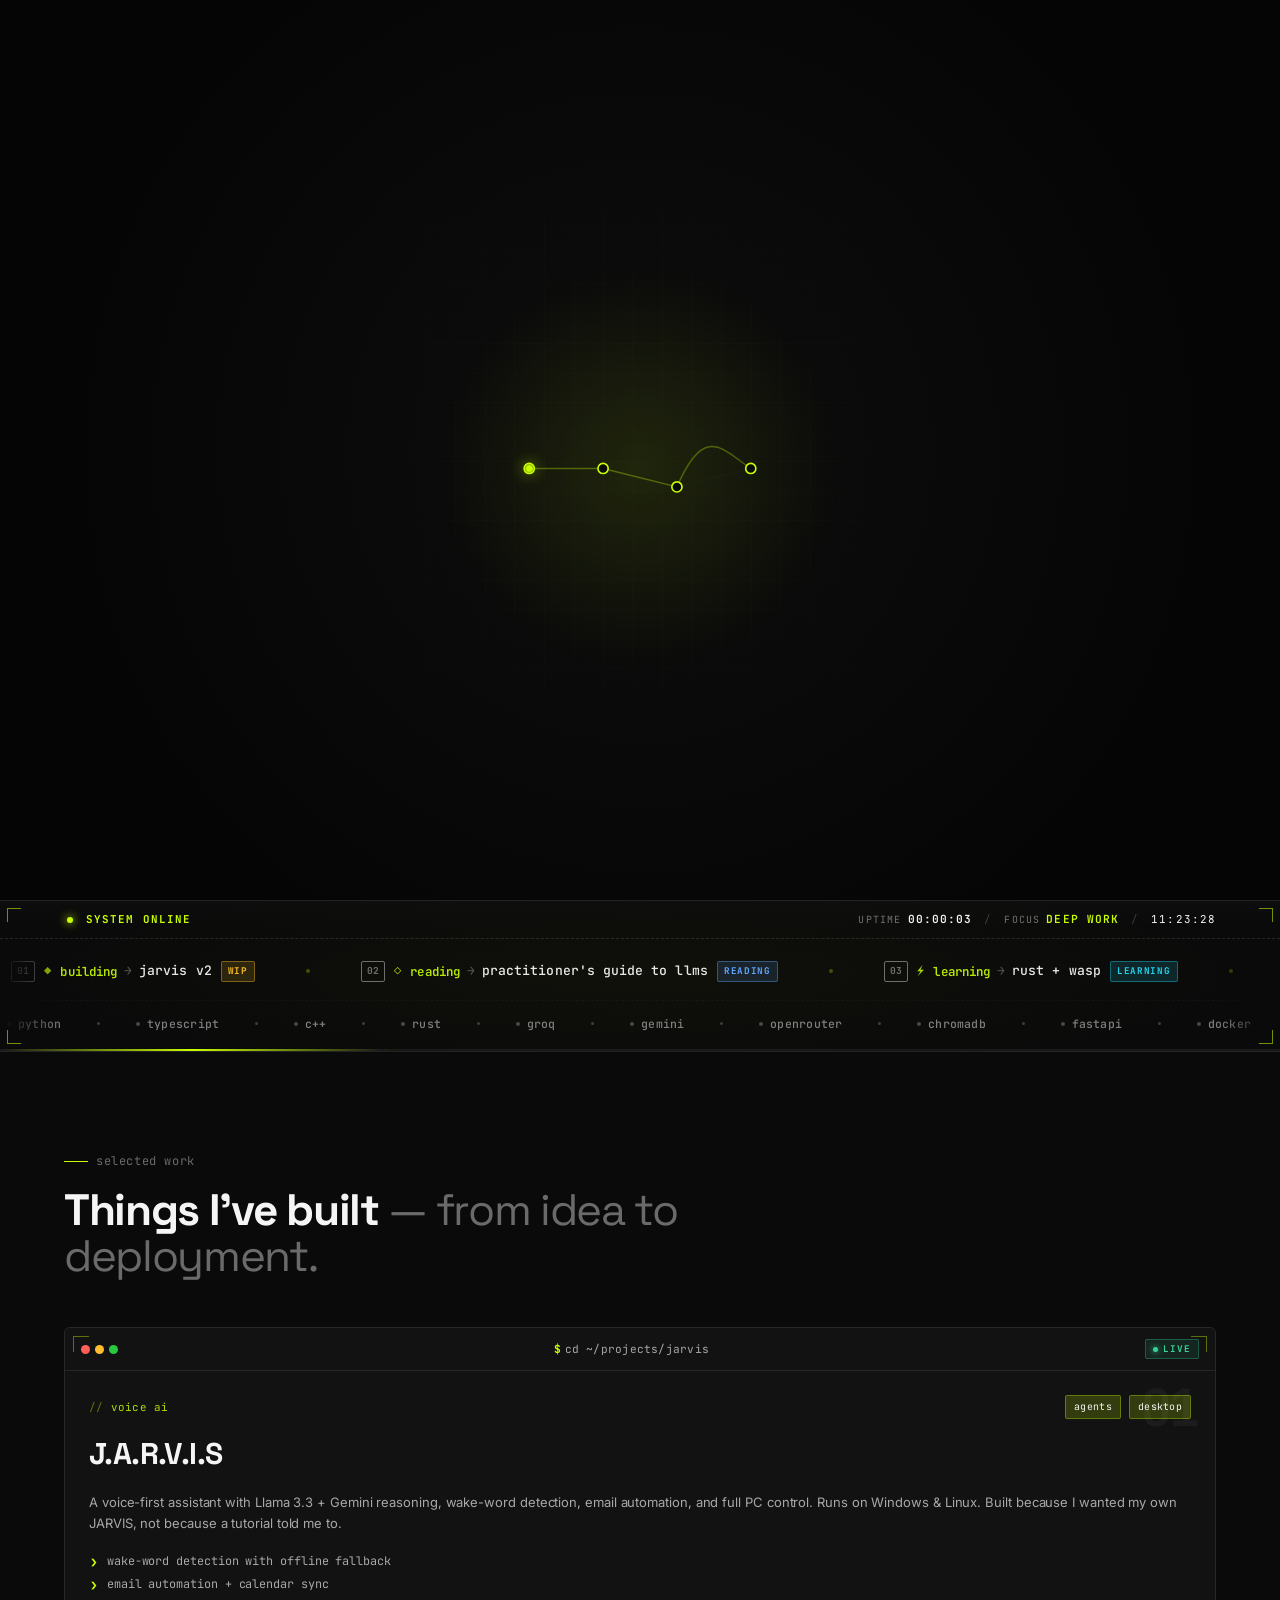
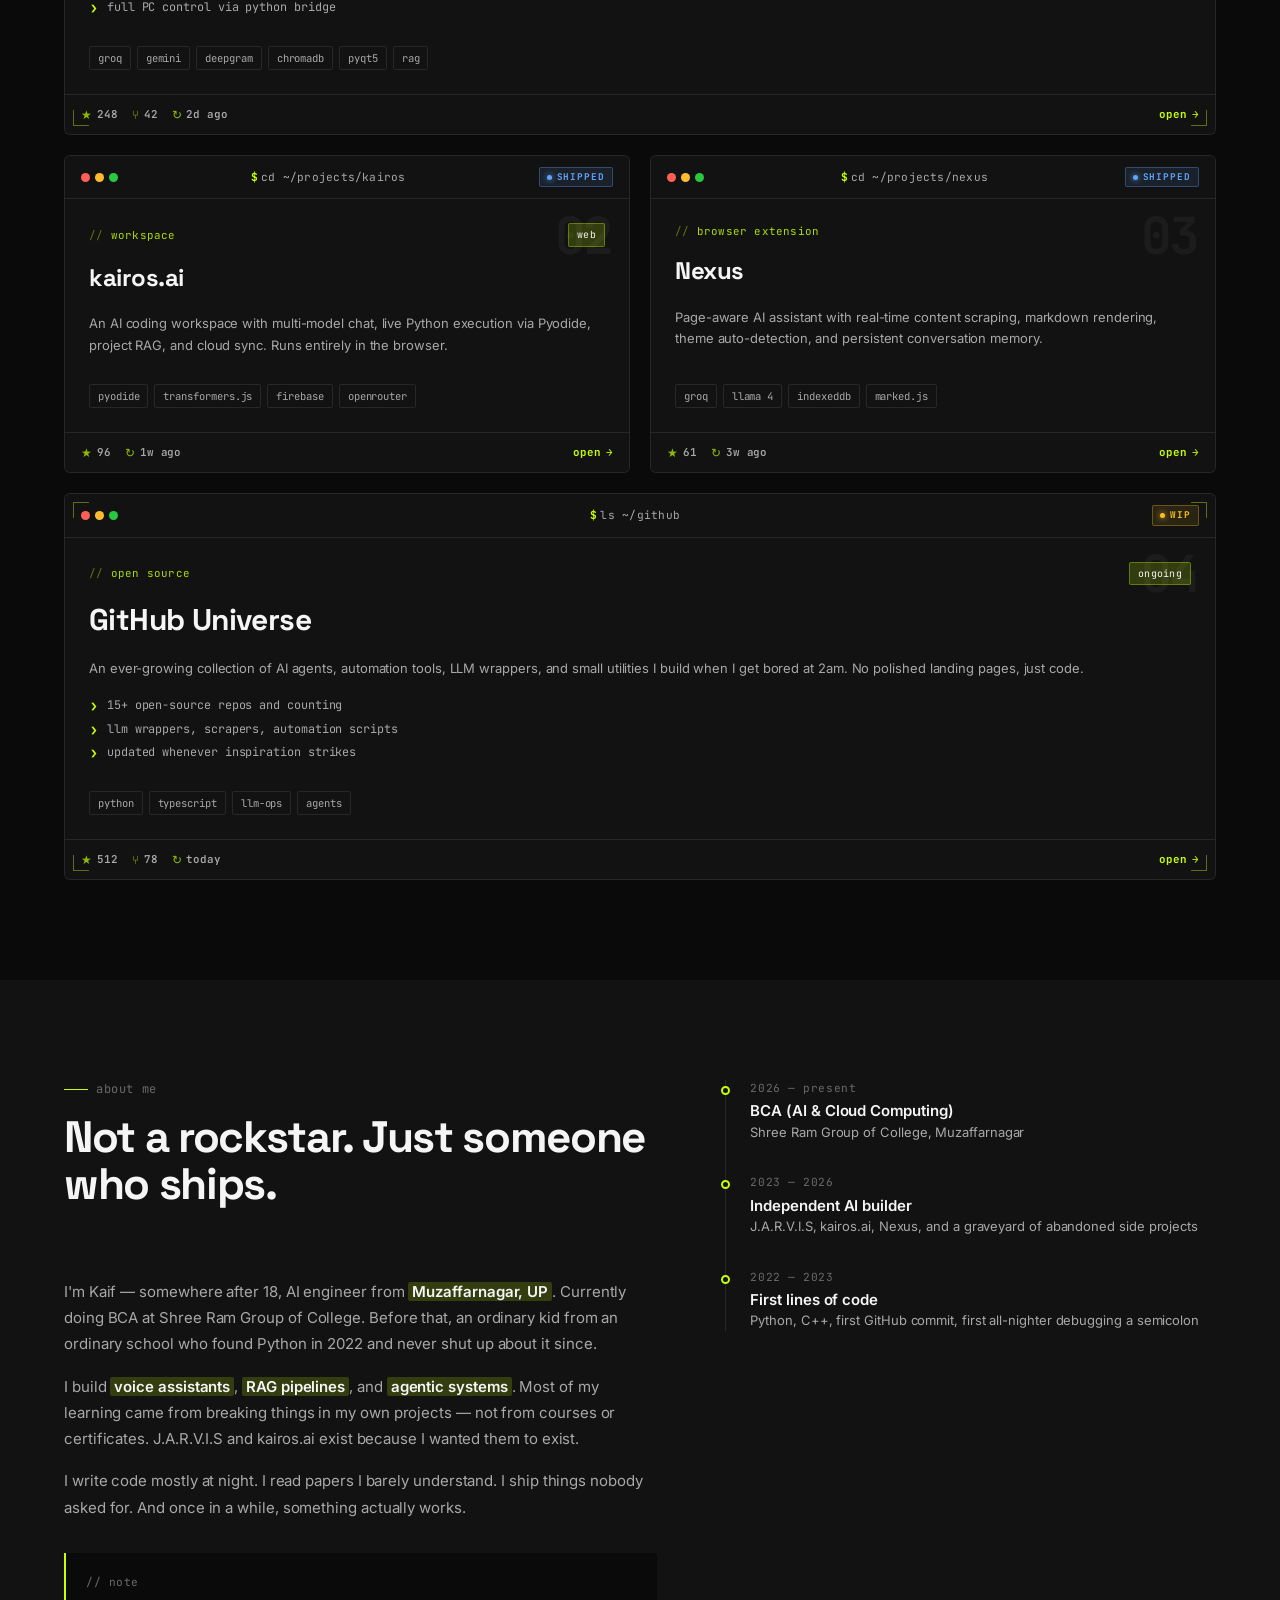
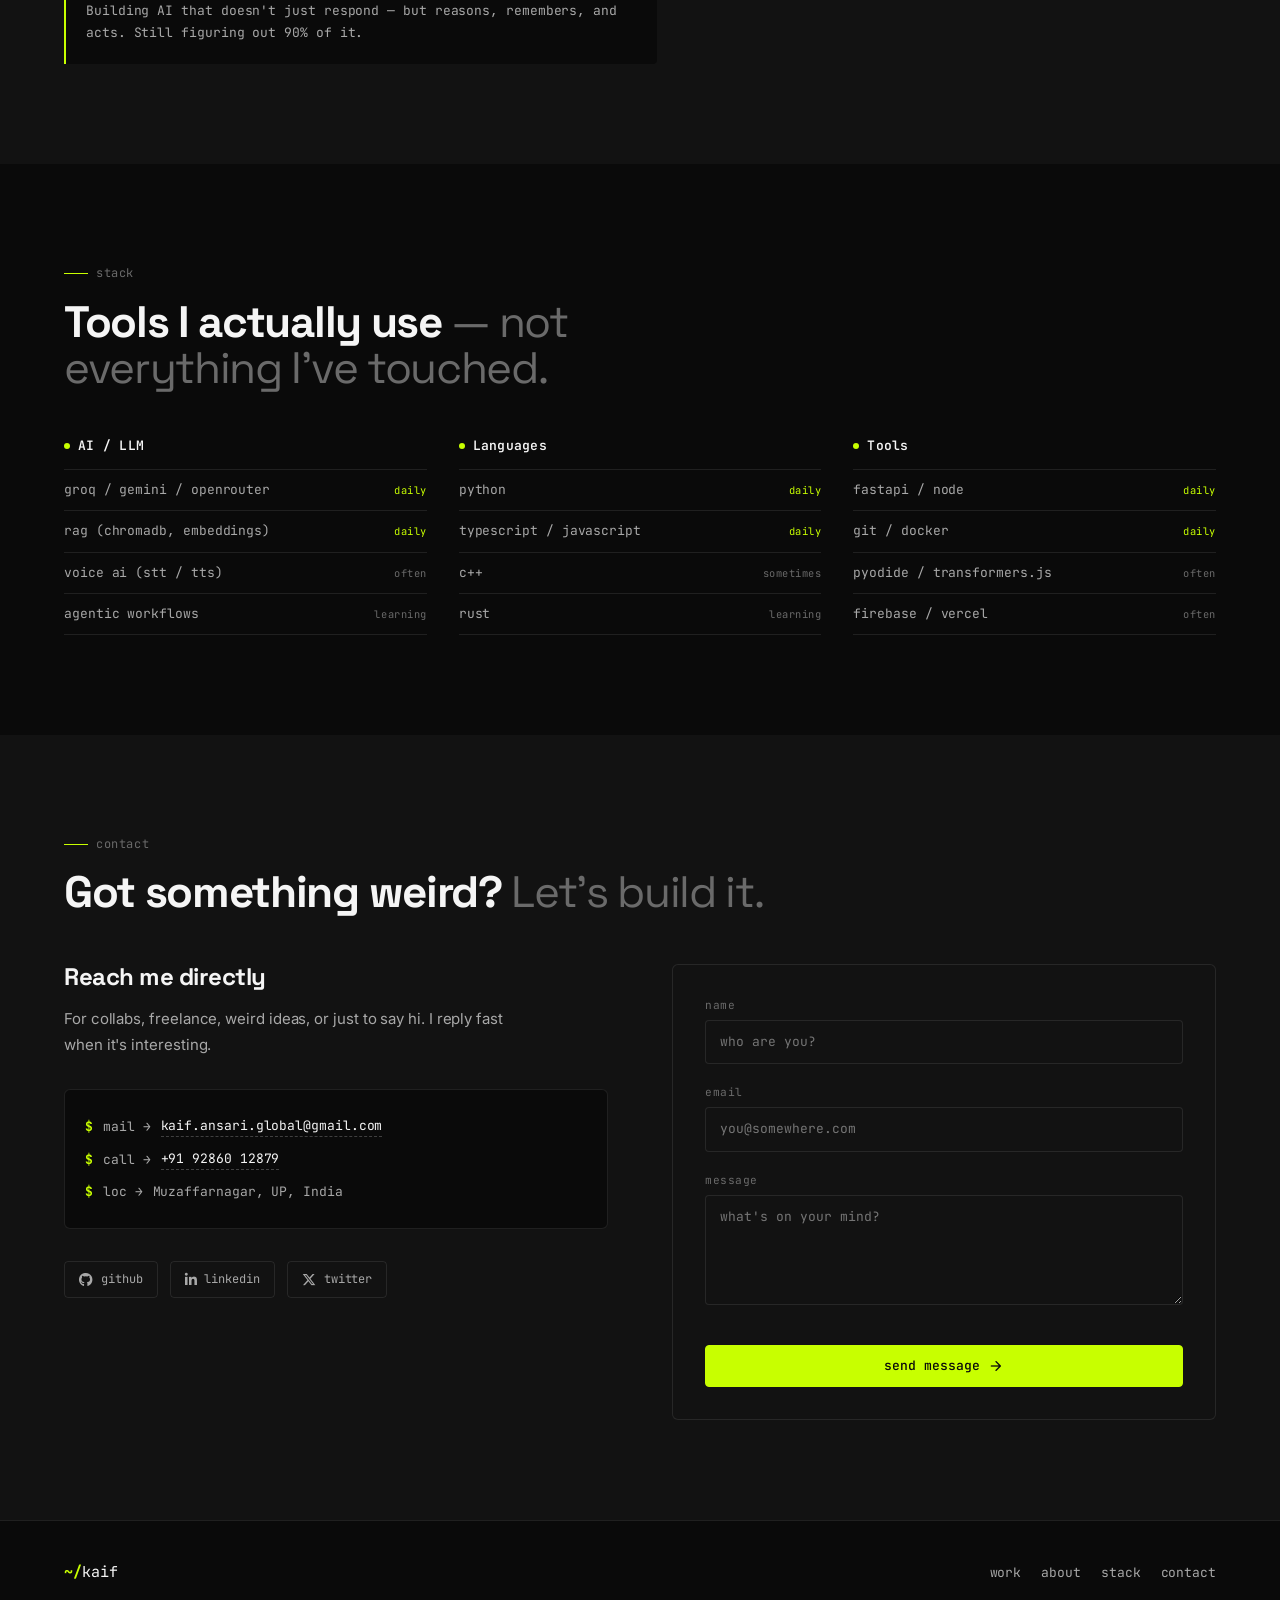
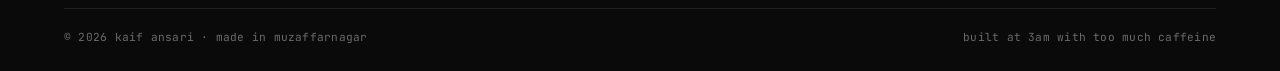
==== index.html @ b232a7e2 "feat(preloader): deepen boot sequence with grid, trail signal, node shockwaves, interrupt shake and " ====
<!DOCTYPE html>
<html lang="en" data-theme="dark">
<head>
<meta charset="UTF-8" />
<meta name="viewport" content="width=device-width, initial-scale=1.0, viewport-fit=cover" />
<script>
(function(){try{var t=localStorage.getItem('theme');if(t!=='light'&&t!=='dark'){t='dark';}document.documentElement.setAttribute('data-theme',t);}catch(e){document.documentElement.setAttribute('data-theme','dark');}})();
</script>

<title>Kaif Ansari — AI Engineer building agents that ship</title>
<meta name="description" content="Kaif Ansari — AI Engineer from Muzaffarnagar. Building LLM agents, voice assistants, and RAG systems that actually ship." />
<meta name="keywords" content="Kaif Ansari, AI Engineer, LLM Developer, Voice AI, RAG, Agentic AI, Python, JavaScript, Portfolio, J.A.R.V.I.S, kairos.ai" />
<link rel="canonical" href="https://kaifansari.me/" />

<meta name="theme-color" content="#0a0a0a" />

<meta property="og:type" content="website" />
<meta property="og:url" content="https://kaifansari.me/" />
<meta property="og:title" content="Kaif Ansari — AI Engineer" />
<meta property="og:description" content="Building LLM agents, voice assistants, and RAG systems that actually ship." />
<meta property="og:image" content="https://kaifansari.me/assets/images/og-image.jpg" />

<meta name="twitter:card" content="summary_large_image" />
<meta name="twitter:title" content="Kaif Ansari — AI Engineer" />
<meta name="twitter:description" content="Building LLM agents, voice assistants, and RAG systems that actually ship." />
<meta name="twitter:image" content="https://kaifansari.me/assets/images/og-image.jpg" />

<script type="application/ld+json">
{
"@context": "https://schema.org",
"@type": "Person",
"@id": "https://kaifansari.me/#person",
"name": "Kaif Ansari",
"jobTitle": "AI Engineer",
"description": "AI Engineer building production-ready LLM agents, voice assistants, and RAG systems.",
"image": "https://kaifansari.me/assets/images/mydp.png",
"url": "https://kaifansari.me/",
"email": "kaif.ansari.global@gmail.com",
"telephone": "+919286012879",
"address": { "@type": "PostalAddress", "addressLocality": "Muzaffarnagar", "addressRegion": "Uttar Pradesh", "addressCountry": "India" },
"nationality": { "@type": "Country", "name": "India" },
"sameAs": [
"https://github.com/thekaifansari01",
"https://linkedin.com/in/thekaifansari01",
"https://twitter.com/thekaifansari01"
],
"alumniOf": { "@type": "EducationalOrganization", "name": "Shree Ram Group of College" },
"knowsAbout": ["Artificial Intelligence", "Large Language Models", "Voice AI", "RAG Systems", "Python", "Agentic AI"]
}
</script>

<link href="https://fonts.googleapis.com/css2?family=Space+Grotesk:wght@400;500;600;700&family=Inter:wght@400;500;600;700&family=JetBrains+Mono:wght@400;500;600;700&display=swap" rel="stylesheet" />
<link href="https://fonts.googleapis.com/css2?family=Material+Icons+Round&display=swap" rel="stylesheet" />
<link rel="stylesheet" href="https://cdnjs.cloudflare.com/ajax/libs/font-awesome/6.5.1/css/all.min.css" />

<link rel="icon" type="image/png" href="assets/favicon/favicon.png" />

<link rel="stylesheet" href="css/variables.css" />
<link rel="stylesheet" href="css/base.css" />
<link rel="stylesheet" href="css/animations.css" />
<link rel="stylesheet" href="css/components/preloader.css" />
<link rel="stylesheet" href="css/components/theme-switch.css" />
<link rel="stylesheet" href="css/components/navbar.css" />
<link rel="stylesheet" href="css/components/buttons.css" />
<link rel="stylesheet" href="css/sections/hero.css" />
<link rel="stylesheet" href="css/sections/marquee.css" />
<link rel="stylesheet" href="css/sections/work.css" />
<link rel="stylesheet" href="css/sections/about.css" />
<link rel="stylesheet" href="css/sections/skills.css" />
<link rel="stylesheet" href="css/sections/contact.css" />
<link rel="stylesheet" href="css/layout/footer.css" />
<link rel="stylesheet" href="css/utils/responsive.css" />

<script src="https://challenges.cloudflare.com/turnstile/v0/api.js" async defer></script>
</head>
<body>

<div class="preloader" id="preloader">
  <div class="preloader-stage" id="pl-stage">
    <svg viewBox="-40 -80 480 520" preserveAspectRatio="xMidYMid meet">
      <defs>
        <pattern id="pl-grid-pattern" width="32" height="32" patternUnits="userSpaceOnUse">
          <path d="M32 0 H0 V32" fill="none" stroke="rgba(200,255,0,0.07)" stroke-width="0.4"/>
        </pattern>
        <radialGradient id="pl-ambient-glow" cx="50%" cy="50%" r="50%">
          <stop offset="0%" stop-color="rgba(200,255,0,0.10)"/>
          <stop offset="100%" stop-color="rgba(200,255,0,0)"/>
        </radialGradient>
      </defs>

      <rect class="pl-grid-bg" id="pl-grid" x="-40" y="-80" width="480" height="520" fill="url(#pl-grid-pattern)"/>
      <circle class="pl-ambient" id="pl-ambient" cx="200" cy="200" r="220" fill="url(#pl-ambient-glow)"/>

      <path class="pl-edge" id="pl-e-loop" d="M320,200 Q200,-40 80,200"/>
      <path class="pl-edge" id="pl-e01" d="M80,200 L160,200"/>
      <path class="pl-edge" id="pl-e12" d="M160,200 L240,220"/>
      <path class="pl-edge" id="pl-e23" d="M240,220 L320,200"/>
      <path class="pl-edge pl-reroute" id="pl-e23-new" d="M240,220 C270,150 290,180 320,200"/>

      <circle class="pl-ring" id="pl-ring0" cx="80"  cy="200" r="5.5"/>
      <circle class="pl-ring" id="pl-ring1" cx="160" cy="200" r="5.5"/>
      <circle class="pl-ring" id="pl-ring2" cx="240" cy="220" r="5.5"/>
      <circle class="pl-ring" id="pl-ring3" cx="320" cy="200" r="5.5"/>

      <circle class="pl-node" id="pl-n0" cx="80"  cy="200" r="5.5"/>
      <circle class="pl-node" id="pl-n1" cx="160" cy="200" r="5.5"/>
      <circle class="pl-node" id="pl-n2" cx="240" cy="220" r="5.5"/>
      <circle class="pl-node" id="pl-n3" cx="320" cy="200" r="5.5"/>

      <circle class="pl-signal pl-trail-3" id="pl-signal-3" cx="0" cy="0" r="2"/>
      <circle class="pl-signal pl-trail-2" id="pl-signal-2" cx="0" cy="0" r="3"/>
      <circle class="pl-signal" id="pl-signal" cx="0" cy="0" r="4.5"/>

      <text class="pl-brand" id="pl-brand" x="200" y="150">
        <tspan class="pl-tilde" id="pl-tilde"></tspan><tspan id="pl-name"></tspan>
      </text>
    </svg>
  </div>
</div>

<nav class="navbar" aria-label="Primary">
<div class="nav-inner">
<a href="#home" class="nav-logo">
<span class="logo-mark">~/</span>kaif
</a>
<div class="nav-links">
<a href="#home" class="nav-link active-nav">home</a>
<a href="#work" class="nav-link">work</a>
<a href="#about" class="nav-link">about</a>
<a href="#stack" class="nav-link">stack</a>
<a href="#contact" class="nav-link">contact</a>
</div>
<div class="nav-actions">
<button type="button" class="theme-toggle" aria-label="Toggle theme">
<span class="material-icons-round icon-moon" aria-hidden="true">dark_mode</span>
<span class="material-icons-round icon-sun" aria-hidden="true">light_mode</span>
</button>
<a href="https://drive.google.com/file/d/1zBgnHImJYmtMU5YKIKCCxFtpWCR3iQWZ/view?usp=drive_link" class="nav-resume" target="_blank" rel="noopener noreferrer">
resume
<span class="material-icons-round" aria-hidden="true">arrow_outward</span>
</a>
</div>
</div>
</nav>

<nav class="bottom-nav" aria-label="Mobile navigation">
<a href="#home" class="nav-item active-nav">
<span class="material-icons-round" aria-hidden="true">home</span>
<span class="nav-label">home</span>
</a>
<a href="#work" class="nav-item">
<span class="material-icons-round" aria-hidden="true">folder</span>
<span class="nav-label">work</span>
</a>
<a href="#about" class="nav-item">
<span class="material-icons-round" aria-hidden="true">person</span>
<span class="nav-label">about</span>
</a>
<a href="#stack" class="nav-item">
<span class="material-icons-round" aria-hidden="true">code</span>
<span class="nav-label">stack</span>
</a>
<a href="#contact" class="nav-item">
<span class="material-icons-round" aria-hidden="true">mail</span>
<span class="nav-label">contact</span>
</a>
</nav>

<section id="home" class="hero">
<div class="hero-inner">
<div class="hero-left">
<div class="hero-prompt">
<span class="prompt-symbol">$</span>
<span>whoami</span>
<span class="prompt-cursor">_</span>
</div>
<h1 class="hero-title">
Kaif Ansari
<span class="title-accent">AI Engineer &amp; builder</span>
</h1>
<p class="hero-subtitle">
I ship <span class="highlight">LLM agents</span>, voice assistants, and RAG systems that actually work in production. Not demos. Not wrappers. Real products.
</p>
<div class="hero-actions">
<a href="#work" class="btn-primary">
see my work
<span class="material-icons-round" aria-hidden="true">arrow_forward</span>
</a>
<a href="#contact" class="btn-ghost">
let's talk
</a>
</div>
<div class="hero-stats">
<div class="stat">
<span class="stat-number" data-target="3">0</span>
<span class="stat-label">years shipping</span>
</div>
<div class="stat">
<span class="stat-number" data-target="20">0</span>
<span class="stat-label">projects built</span>
</div>
<div class="stat">
<span class="stat-number" data-target="5">0</span>
<span class="stat-label">public repos</span>
</div>
</div>
</div>
<div class="hero-right">
<div class="hero-photo">
<div class="hero-photo-frame">
<img src="assets/images/mydp.png" alt="Kaif Ansari" />
<span class="hero-photo-caption">muzaffarnagar, india</span>
</div>
</div>
</div>
</div>
</section>

<div class="marquee" id="marquee" aria-hidden="true">
<span class="marquee-corner tl"></span>
<span class="marquee-corner tr"></span>
<span class="marquee-corner bl"></span>
<span class="marquee-corner br"></span>

<div class="marquee-header">
<div class="marquee-live">
<span class="live-indicator">
<span class="live-ring"></span>
<span class="live-ring ring-2"></span>
<span class="live-core"></span>
</span>
<span class="live-text">system online</span>
</div>
<div class="marquee-meta">
<span class="meta-item">
<span class="meta-key">uptime</span>
<span class="meta-val" id="marqueeUptime">00:00:00</span>
</span>
<span class="meta-sep">/</span>
<span class="meta-item">
<span class="meta-key">focus</span>
<span class="meta-val accent">deep work</span>
</span>
<span class="meta-sep">/</span>
<span class="meta-item meta-time" id="marqueeTime">--:--:--</span>
</div>
</div>

<div class="marquee-track marquee-track-primary">
<div class="marquee-row">
<span class="marquee-item">
<span class="item-idx">01</span>
<span class="item-icon">◆</span>
<span class="item-key">building</span>
<span class="item-arrow">→</span>
<span class="item-value">jarvis v2</span>
<span class="item-badge wip">wip</span>
</span>
<span class="marquee-sep"></span>
<span class="marquee-item">
<span class="item-idx">02</span>
<span class="item-icon">◇</span>
<span class="item-key">reading</span>
<span class="item-arrow">→</span>
<span class="item-value">practitioner's guide to llms</span>
<span class="item-badge read">reading</span>
</span>
<span class="marquee-sep"></span>
<span class="marquee-item">
<span class="item-idx">03</span>
<span class="item-icon">⚡</span>
<span class="item-key">learning</span>
<span class="item-arrow">→</span>
<span class="item-value">rust + wasp</span>
<span class="item-badge learn">learning</span>
</span>
<span class="marquee-sep"></span>
<span class="marquee-item">
<span class="item-idx">04</span>
<span class="item-icon">♫</span>
<span class="item-key">listening</span>
<span class="item-arrow">→</span>
<span class="item-value">Open Letter by Talha Anjum</span>
</span>
<span class="marquee-sep"></span>
<span class="marquee-item">
<span class="item-idx">05</span>
<span class="item-icon">✦</span>
<span class="item-key">obsessed</span>
<span class="item-arrow">→</span>
<span class="item-value">agentic workflows</span>
</span>
<span class="marquee-sep"></span>
<span class="marquee-item">
<span class="item-idx">06</span>
<span class="item-icon">●</span>
<span class="item-key">last commit</span>
<span class="item-arrow">→</span>
<span class="item-value">3h ago</span>
<span class="item-badge ok">ok</span>
</span>
<span class="marquee-sep"></span>

<span class="marquee-item">
<span class="item-idx">01</span>
<span class="item-icon">◆</span>
<span class="item-key">building</span>
<span class="item-arrow">→</span>
<span class="item-value">jarvis v2</span>
<span class="item-badge wip">wip</span>
</span>
<span class="marquee-sep"></span>
<span class="marquee-item">
<span class="item-idx">02</span>
<span class="item-icon">◇</span>
<span class="item-key">reading</span>
<span class="item-arrow">→</span>
<span class="item-value">practitioner's guide to llms</span>
<span class="item-badge read">reading</span>
</span>
<span class="marquee-sep"></span>
<span class="marquee-item">
<span class="item-idx">03</span>
<span class="item-icon">⚡</span>
<span class="item-key">learning</span>
<span class="item-arrow">→</span>
<span class="item-value">rust + wasm</span>
<span class="item-badge learn">learning</span>
</span>
<span class="marquee-sep"></span>
<span class="marquee-item">
<span class="item-idx">04</span>
<span class="item-icon">♫</span>
<span class="item-key">listening</span>
<span class="item-arrow">→</span>
<span class="item-value">arctic monkeys on loop</span>
</span>
<span class="marquee-sep"></span>
<span class="marquee-item">
<span class="item-idx">05</span>
<span class="item-icon">✦</span>
<span class="item-key">obsessed</span>
<span class="item-arrow">→</span>
<span class="item-value">agentic workflows</span>
</span>
<span class="marquee-sep"></span>
<span class="marquee-item">
<span class="item-idx">06</span>
<span class="item-icon">●</span>
<span class="item-key">last commit</span>
<span class="item-arrow">→</span>
<span class="item-value">3h ago</span>
<span class="item-badge ok">ok</span>
</span>
<span class="marquee-sep"></span>
</div>
</div>

<div class="marquee-track marquee-track-secondary">
<div class="marquee-row">
<span class="marquee-item"><span class="item-bullet"></span><span class="item-value">python</span></span>
<span class="marquee-sep"></span>
<span class="marquee-item"><span class="item-bullet"></span><span class="item-value">typescript</span></span>
<span class="marquee-sep"></span>
<span class="marquee-item"><span class="item-bullet"></span><span class="item-value">c++</span></span>
<span class="marquee-sep"></span>
<span class="marquee-item"><span class="item-bullet"></span><span class="item-value">rust</span></span>
<span class="marquee-sep"></span>
<span class="marquee-item"><span class="item-bullet"></span><span class="item-value">groq</span></span>
<span class="marquee-sep"></span>
<span class="marquee-item"><span class="item-bullet"></span><span class="item-value">gemini</span></span>
<span class="marquee-sep"></span>
<span class="marquee-item"><span class="item-bullet"></span><span class="item-value">openrouter</span></span>
<span class="marquee-sep"></span>
<span class="marquee-item"><span class="item-bullet"></span><span class="item-value">chromadb</span></span>
<span class="marquee-sep"></span>
<span class="marquee-item"><span class="item-bullet"></span><span class="item-value">fastapi</span></span>
<span class="marquee-sep"></span>
<span class="marquee-item"><span class="item-bullet"></span><span class="item-value">docker</span></span>
<span class="marquee-sep"></span>
<span class="marquee-item"><span class="item-bullet"></span><span class="item-value">vercel</span></span>
<span class="marquee-sep"></span>
<span class="marquee-item"><span class="item-bullet"></span><span class="item-value">pyodide</span></span>
<span class="marquee-sep"></span>

<span class="marquee-item"><span class="item-bullet"></span><span class="item-value">python</span></span>
<span class="marquee-sep"></span>
<span class="marquee-item"><span class="item-bullet"></span><span class="item-value">typescript</span></span>
<span class="marquee-sep"></span>
<span class="marquee-item"><span class="item-bullet"></span><span class="item-value">c++</span></span>
<span class="marquee-sep"></span>
<span class="marquee-item"><span class="item-bullet"></span><span class="item-value">rust</span></span>
<span class="marquee-sep"></span>
<span class="marquee-item"><span class="item-bullet"></span><span class="item-value">groq</span></span>
<span class="marquee-sep"></span>
<span class="marquee-item"><span class="item-bullet"></span><span class="item-value">gemini</span></span>
<span class="marquee-sep"></span>
<span class="marquee-item"><span class="item-bullet"></span><span class="item-value">openrouter</span></span>
<span class="marquee-sep"></span>
<span class="marquee-item"><span class="item-bullet"></span><span class="item-value">chromadb</span></span>
<span class="marquee-sep"></span>
<span class="marquee-item"><span class="item-bullet"></span><span class="item-value">fastapi</span></span>
<span class="marquee-sep"></span>
<span class="marquee-item"><span class="item-bullet"></span><span class="item-value">docker</span></span>
<span class="marquee-sep"></span>
<span class="marquee-item"><span class="item-bullet"></span><span class="item-value">vercel</span></span>
<span class="marquee-sep"></span>
<span class="marquee-item"><span class="item-bullet"></span><span class="item-value">pyodide</span></span>
<span class="marquee-sep"></span>
</div>
</div>

<div class="marquee-progress">
<span class="marquee-progress-bar"></span>
</div>
</div>

<section id="work" class="work">
<div class="work-inner">
<header class="section-header reveal">
<span class="section-eyebrow">selected work</span>
<h2 class="section-title">
Things I've built <span class="muted">— from idea to deployment.</span>
</h2>
</header>

<div class="work-grid">

<article class="work-card feature reveal">
<span class="work-bracket tl"></span>
<span class="work-bracket tr"></span>
<span class="work-bracket bl"></span>
<span class="work-bracket br"></span>
<span class="scanline"></span>
<span class="work-index">01</span>

<header class="work-card-header">
<div class="work-dots"><span></span><span></span><span></span></div>
<span class="work-path"><span class="prompt">$</span>cd ~/projects/jarvis</span>
<span class="work-status live"><span class="status-dot"></span>live</span>
</header>

<div class="work-card-body">
<div class="work-card-meta">
<span class="work-category">voice ai</span>
<span class="work-tag">agents</span>
<span class="work-tag">desktop</span>
</div>
<h3>J.A.R.V.I.S</h3>
<p>A voice-first assistant with Llama 3.3 + Gemini reasoning, wake-word detection, email automation, and full PC control. Runs on Windows &amp; Linux. Built because I wanted my own JARVIS, not because a tutorial told me to.</p>
<ul class="work-features">
<li>wake-word detection with offline fallback</li>
<li>email automation + calendar sync</li>
<li>full PC control via python bridge</li>
</ul>
<div class="work-stack">
<span>groq</span><span>gemini</span><span>deepgram</span><span>chromadb</span><span>pyqt5</span><span>rag</span>
</div>
</div>

<footer class="work-card-footer">
<div class="work-metrics">
<span class="work-metric"><span class="metric-icon">★</span><span class="metric-val">248</span></span>
<span class="work-metric"><span class="metric-icon">⑂</span><span class="metric-val">42</span></span>
<span class="work-metric"><span class="metric-icon">↻</span><span class="metric-val">2d ago</span></span>
</div>
<a href="https://github.com/thekaifansari01/jarvis-by-kaif-ansari" target="_blank" rel="noopener noreferrer" class="work-cta">
open<span class="arrow">→</span>
</a>
</footer>
</article>

<article class="work-card reveal">
<span class="scanline"></span>
<span class="work-index">02</span>

<header class="work-card-header">
<div class="work-dots"><span></span><span></span><span></span></div>
<span class="work-path"><span class="prompt">$</span>cd ~/projects/kairos</span>
<span class="work-status shipped"><span class="status-dot nostroke"></span>shipped</span>
</header>

<div class="work-card-body">
<div class="work-card-meta">
<span class="work-category">workspace</span>
<span class="work-tag">web</span>
</div>
<h3>kairos.ai</h3>
<p>An AI coding workspace with multi-model chat, live Python execution via Pyodide, project RAG, and cloud sync. Runs entirely in the browser.</p>
<div class="work-stack">
<span>pyodide</span><span>transformers.js</span><span>firebase</span><span>openrouter</span>
</div>
</div>

<footer class="work-card-footer">
<div class="work-metrics">
<span class="work-metric"><span class="metric-icon">★</span><span class="metric-val">96</span></span>
<span class="work-metric"><span class="metric-icon">↻</span><span class="metric-val">1w ago</span></span>
</div>
<a href="https://github.com/thekaifansari01/kairos.ai" target="_blank" rel="noopener noreferrer" class="work-cta">
open<span class="arrow">→</span>
</a>
</footer>
</article>

<article class="work-card reveal">
<span class="scanline"></span>
<span class="work-index">03</span>

<header class="work-card-header">
<div class="work-dots"><span></span><span></span><span></span></div>
<span class="work-path"><span class="prompt">$</span>cd ~/projects/nexus</span>
<span class="work-status shipped"><span class="status-dot nostroke"></span>shipped</span>
</header>

<div class="work-card-body">
<div class="work-card-meta">
<span class="work-category">browser extension</span>
</div>
<h3>Nexus</h3>
<p>Page-aware AI assistant with real-time content scraping, markdown rendering, theme auto-detection, and persistent conversation memory.</p>
<div class="work-stack">
<span>groq</span><span>llama 4</span><span>indexeddb</span><span>marked.js</span>
</div>
</div>

<footer class="work-card-footer">
<div class="work-metrics">
<span class="work-metric"><span class="metric-icon">★</span><span class="metric-val">61</span></span>
<span class="work-metric"><span class="metric-icon">↻</span><span class="metric-val">3w ago</span></span>
</div>
<a href="https://github.com/thekaifansari01/NexusWebAssistant" target="_blank" rel="noopener noreferrer" class="work-cta">
open<span class="arrow">→</span>
</a>
</footer>
</article>

<article class="work-card feature reveal">
<span class="work-bracket tl"></span>
<span class="work-bracket tr"></span>
<span class="work-bracket bl"></span>
<span class="work-bracket br"></span>
<span class="scanline"></span>
<span class="work-index">04</span>

<header class="work-card-header">
<div class="work-dots"><span></span><span></span><span></span></div>
<span class="work-path"><span class="prompt">$</span>ls ~/github</span>
<span class="work-status wip"><span class="status-dot"></span>wip</span>
</header>

<div class="work-card-body">
<div class="work-card-meta">
<span class="work-category">open source</span>
<span class="work-tag">ongoing</span>
</div>
<h3>GitHub Universe</h3>
<p>An ever-growing collection of AI agents, automation tools, LLM wrappers, and small utilities I build when I get bored at 2am. No polished landing pages, just code.</p>
<ul class="work-features">
<li>15+ open-source repos and counting</li>
<li>llm wrappers, scrapers, automation scripts</li>
<li>updated whenever inspiration strikes</li>
</ul>
<div class="work-stack">
<span>python</span><span>typescript</span><span>llm-ops</span><span>agents</span>
</div>
</div>

<footer class="work-card-footer">
<div class="work-metrics">
<span class="work-metric"><span class="metric-icon">★</span><span class="metric-val">512</span></span>
<span class="work-metric"><span class="metric-icon">⑂</span><span class="metric-val">78</span></span>
<span class="work-metric"><span class="metric-icon">↻</span><span class="metric-val">today</span></span>
</div>
<a href="https://github.com/thekaifansari01" target="_blank" rel="noopener noreferrer" class="work-cta">
open<span class="arrow">→</span>
</a>
</footer>
</article>

</div>
</div>
</section>

<section id="about" class="about">
<div class="about-inner">
<div class="about-grid">
<div class="about-content reveal">
<header class="section-header">
<span class="section-eyebrow">about me</span>
<h2>Not a rockstar. Just someone who ships.</h2>
</header>
<div class="about-text">
<p>I'm Kaif — somewhere after 18, AI engineer from <strong>Muzaffarnagar, UP</strong>. Currently doing BCA at Shree Ram Group of College. Before that, an ordinary kid from an ordinary school who found Python in 2022 and never shut up about it since.</p>
<p>I build <strong>voice assistants</strong>, <strong>RAG pipelines</strong>, and <strong>agentic systems</strong>. Most of my learning came from breaking things in my own projects — not from courses or certificates. J.A.R.V.I.S and kairos.ai exist because I wanted them to exist.</p>
<p>I write code mostly at night. I read papers I barely understand. I ship things nobody asked for. And once in a while, something actually works.</p>
</div>
<div class="about-note">
<p>Building AI that doesn't just respond — but reasons, remembers, and acts. Still figuring out 90% of it.</p>
</div>
</div>
<div class="about-timeline reveal">
<div class="timeline">
<div class="timeline-item">
<div class="timeline-year">2026 — present</div>
<div class="timeline-title">BCA (AI &amp; Cloud Computing)</div>
<div class="timeline-desc">Shree Ram Group of College, Muzaffarnagar</div>
</div>
<div class="timeline-item">
<div class="timeline-year">2023 — 2026</div>
<div class="timeline-title">Independent AI builder</div>
<div class="timeline-desc">J.A.R.V.I.S, kairos.ai, Nexus, and a graveyard of abandoned side projects</div>
</div>
<div class="timeline-item">
<div class="timeline-year">2022 — 2023</div>
<div class="timeline-title">First lines of code</div>
<div class="timeline-desc">Python, C++, first GitHub commit, first all-nighter debugging a semicolon</div>
</div>
</div>
</div>
</div>
</div>
</section>

<section id="stack" class="stack">
<div class="stack-inner">
<header class="section-header reveal">
<span class="section-eyebrow">stack</span>
<h2 class="section-title">
Tools I actually use <span class="muted">— not everything I've touched.</span>
</h2>
</header>
<div class="stack-grid">
<div class="stack-category reveal">
<h3>AI / LLM</h3>
<div class="stack-list">
<div class="stack-item"><span>groq / gemini / openrouter</span><span class="stack-status active">daily</span></div>
<div class="stack-item"><span>rag (chromadb, embeddings)</span><span class="stack-status active">daily</span></div>
<div class="stack-item"><span>voice ai (stt / tts)</span><span class="stack-status">often</span></div>
<div class="stack-item"><span>agentic workflows</span><span class="stack-status">learning</span></div>
</div>
</div>
<div class="stack-category reveal">
<h3>Languages</h3>
<div class="stack-list">
<div class="stack-item"><span>python</span><span class="stack-status active">daily</span></div>
<div class="stack-item"><span>typescript / javascript</span><span class="stack-status active">daily</span></div>
<div class="stack-item"><span>c++</span><span class="stack-status">sometimes</span></div>
<div class="stack-item"><span>rust</span><span class="stack-status">learning</span></div>
</div>
</div>
<div class="stack-category reveal">
<h3>Tools</h3>
<div class="stack-list">
<div class="stack-item"><span>fastapi / node</span><span class="stack-status active">daily</span></div>
<div class="stack-item"><span>git / docker</span><span class="stack-status active">daily</span></div>
<div class="stack-item"><span>pyodide / transformers.js</span><span class="stack-status">often</span></div>
<div class="stack-item"><span>firebase / vercel</span><span class="stack-status">often</span></div>
</div>
</div>
</div>
</div>
</section>

<section id="contact" class="contact">
<div class="contact-inner">
<header class="section-header reveal">
<span class="section-eyebrow">contact</span>
<h2 class="section-title">
Got something weird? <span class="muted">Let's build it.</span>
</h2>
</header>
<div class="contact-grid">
<div class="contact-left reveal">
<h3>Reach me directly</h3>
<p>For collabs, freelance, weird ideas, or just to say hi. I reply fast when it's interesting.</p>
<div class="contact-terminal">
<div class="contact-terminal-line">
<span class="term-symbol">$</span>
<span>mail →</span>
<a href="mailto:kaif.ansari.global@gmail.com">kaif.ansari.global@gmail.com</a>
</div>
<div class="contact-terminal-line">
<span class="term-symbol">$</span>
<span>call →</span>
<a href="tel:+919286012879">+91 92860 12879</a>
</div>
<div class="contact-terminal-line">
<span class="term-symbol">$</span>
<span>loc  →</span>
<span>Muzaffarnagar, UP, India</span>
</div>
</div>
<div class="social-row">
<a href="https://github.com/thekaifansari01" target="_blank" rel="noopener noreferrer me" class="social-link" aria-label="GitHub">
<i class="fab fa-github" aria-hidden="true"></i> github
</a>
<a href="https://linkedin.com/in/thekaifansari01" target="_blank" rel="noopener noreferrer me" class="social-link" aria-label="LinkedIn">
<i class="fab fa-linkedin-in" aria-hidden="true"></i> linkedin
</a>
<a href="https://twitter.com/thekaifansari01" target="_blank" rel="noopener noreferrer me" class="social-link" aria-label="X">
<i class="fab fa-x-twitter" aria-hidden="true"></i> twitter
</a>
</div>
</div>
<div class="contact-right reveal">
<form class="contact-form" id="premiumContactForm" novalidate>
<div class="form-field">
<label for="premiumName">name</label>
<input type="text" id="premiumName" name="name" required autocomplete="name" placeholder="who are you?" />
</div>
<div class="form-field">
<label for="premiumEmail">email</label>
<input type="email" id="premiumEmail" name="email" required autocomplete="email" placeholder="you@somewhere.com" />
</div>
<div class="form-field">
<label for="premiumMessage">message</label>
<textarea id="premiumMessage" name="message" rows="4" required placeholder="what's on your mind?"></textarea>
</div>
<div class="form-field">
<div class="cf-turnstile" data-sitekey="0x4AAAAAADsUUL7SwwSgpEML"></div>
</div>
<button type="submit" class="btn-primary full-width">
send message
<span class="material-icons-round" aria-hidden="true">arrow_forward</span>
</button>
</form>
</div>
</div>
</div>
</section>

<footer class="footer">
<div class="footer-inner">
<div class="footer-top">
<a href="#home" class="footer-logo">
<span class="logo-mark">~/</span>kaif
</a>
<div class="footer-links">
<a href="#work">work</a>
<a href="#about">about</a>
<a href="#stack">stack</a>
<a href="#contact">contact</a>
</div>
</div>
<div class="footer-bottom">
<span>&copy; <span id="footerYear">2026</span> kaif ansari · made in muzaffarnagar</span>
<span>built at 3am with too much caffeine</span>
</div>
</div>
</footer>

<script src="modules/theme.js"></script>
<script src="modules/preloader.js"></script>
<script src="modules/navbar.js"></script>
<script src="modules/avatar-loader.js"></script>
<script src="modules/smooth-scroll.js"></script>
<script src="modules/counters.js"></script>
<script src="modules/contact-form.js"></script>
<script src="modules/footer-year.js"></script>
<script src="modules/reveal.js"></script>
<script src="modules/marquee.js"></script>
</body>
</html>
---- css/variables.css ----
:root {
    --bg-primary: #f4f1ea;
    --bg-secondary: #ebe6db;
    --bg-tertiary: #e0dace;
    --surface-1: #ffffff;
    --surface-2: #f4f1ea;
    --surface-3: #ebe6db;

    --text-primary: #0a0a0a;
    --text-secondary: #4a4a4a;
    --text-muted: #8a8a8a;
    --text-inverse: #0a0a0a;

    --accent: #c8ff00;
    --accent-ink: #0a0a0a;
    --accent-2: #ff5c00;
    --accent-3: #0066ff;
    --accent-soft: rgba(200, 255, 0, 0.18);
    --accent-soft-2: rgba(200, 255, 0, 0.32);
    --accent-glow: rgba(200, 255, 0, 0.4);

    --border-light: rgba(10, 10, 10, 0.12);
    --border-strong: rgba(10, 10, 10, 0.35);
    --border-subtle: rgba(10, 10, 10, 0.06);

    --card-bg: #ffffff;
    --glass-bg: rgba(255, 255, 255, 0.6);
    --glass-bg-strong: rgba(255, 255, 255, 0.9);

    --success: #16a34a;
    --error: #dc2626;
    --warning: #ea580c;

    --shadow-sm: 0 1px 2px rgba(0, 0, 0, 0.06);
    --shadow-md: 0 4px 12px rgba(0, 0, 0, 0.08);
    --shadow-lg: 0 12px 32px rgba(0, 0, 0, 0.12);

    --space-1: 4px;
    --space-2: 8px;
    --space-3: 12px;
    --space-4: 16px;
    --space-5: 20px;
    --space-6: 24px;
    --space-8: 32px;
    --space-10: 40px;
    --space-12: 48px;
    --space-16: 64px;
    --space-20: 80px;
    --space-24: 96px;

    --radius-xs: 2px;
    --radius-sm: 4px;
    --radius-md: 6px;
    --radius-lg: 10px;
    --radius-full: 999px;

    --font-display: 'Space Grotesk', system-ui, sans-serif;
    --font-body: 'Inter', -apple-system, BlinkMacSystemFont, sans-serif;
    --font-mono: 'JetBrains Mono', 'Courier New', monospace;

    --fs-xs: 0.75rem;
    --fs-sm: 0.8125rem;
    --fs-base: 0.9375rem;
    --fs-lg: 1.0625rem;
    --fs-xl: 1.25rem;
    --fs-2xl: 1.5rem;
    --fs-3xl: 1.875rem;
    --fs-4xl: 2.5rem;
    --fs-5xl: 3.5rem;
    --fs-6xl: 5rem;

    --fw-regular: 400;
    --fw-medium: 500;
    --fw-semibold: 600;
    --fw-bold: 700;

    --lh-tight: 1.1;
    --lh-snug: 1.3;
    --lh-normal: 1.55;
    --lh-relaxed: 1.7;

    --ls-tight: -0.03em;
    --ls-normal: 0;
    --ls-wide: 0.05em;
    --ls-wider: 0.14em;

    --ease-out: cubic-bezier(0.22, 1, 0.36, 1);
    --ease-in-out: cubic-bezier(0.65, 0, 0.35, 1);
    --ease-spring: cubic-bezier(0.34, 1.56, 0.64, 1);

    --dur-fast: 0.15s;
    --dur-base: 0.25s;
    --dur-slow: 0.5s;

    --z-bg: 0;
    --z-content: 2;
    --z-nav: 100;
    --z-modal: 500;

    --nav-height: 64px;
    --safe-bottom: env(safe-area-inset-bottom, 0px);
}

[data-theme="dark"] {
    --bg-primary: #0a0a0a;
    --bg-secondary: #121212;
    --bg-tertiary: #1a1a1a;
    --surface-1: #121212;
    --surface-2: #1a1a1a;
    --surface-3: #222222;

    --text-primary: #f5f5f5;
    --text-secondary: #a8a8a8;
    --text-muted: #6a6a6a;
    --text-inverse: #0a0a0a;

    --border-light: rgba(255, 255, 255, 0.09);
    --border-strong: rgba(255, 255, 255, 0.22);
    --border-subtle: rgba(255, 255, 255, 0.04);

    --card-bg: #121212;
    --glass-bg: rgba(18, 18, 18, 0.7);
    --glass-bg-strong: rgba(18, 18, 18, 0.92);

    --shadow-sm: 0 1px 2px rgba(0, 0, 0, 0.4);
    --shadow-md: 0 4px 12px rgba(0, 0, 0, 0.5);
    --shadow-lg: 0 12px 32px rgba(0, 0, 0, 0.6);
}

html { color-scheme: light; }
html[data-theme="dark"] { color-scheme: dark; }
---- css/base.css ----
*, *::before, *::after {
    margin: 0;
    padding: 0;
    box-sizing: border-box;
}

html {
    scroll-padding-top: 90px;
    -webkit-text-size-adjust: 100%;
    text-size-adjust: 100%;
    overflow-x: clip;
    max-width: 100%;
    scroll-behavior: smooth;
}

body {
    font-family: var(--font-body);
    font-size: var(--fs-base);
    font-weight: var(--fw-regular);
    line-height: var(--lh-normal);
    letter-spacing: -0.005em;
    background: var(--bg-primary);
    color: var(--text-primary);
    overflow-x: clip;
    width: 100%;
    max-width: 100vw;
    position: relative;
    -webkit-font-smoothing: antialiased;
    -moz-osx-font-smoothing: grayscale;
    text-rendering: optimizeLegibility;
    transition: background-color var(--dur-slow) var(--ease-out), color var(--dur-slow) var(--ease-out);
}

body::before {
    content: '';
    position: fixed;
    inset: 0;
    pointer-events: none;
    z-index: 0;
    opacity: 0.5;
    background-image: url("data:image/svg+xml,%3Csvg viewBox='0 0 200 200' xmlns='http://www.w3.org/2000/svg'%3E%3Cfilter id='n'%3E%3CfeTurbulence type='fractalNoise' baseFrequency='0.9' numOctaves='3' /%3E%3C/filter%3E%3Crect width='100%25' height='100%25' filter='url(%23n)' opacity='0.35'/%3E%3C/svg%3E");
    mix-blend-mode: overlay;
}

[data-theme="dark"] body::before { opacity: 0.35; }

h1, h2, h3, h4, h5, h6 {
    font-family: var(--font-display);
    font-weight: var(--fw-bold);
    line-height: var(--lh-tight);
    letter-spacing: var(--ls-tight);
    color: var(--text-primary);
}

p { line-height: var(--lh-relaxed); }

a { color: inherit; text-decoration: none; }

img, svg, video { max-width: 100%; height: auto; display: block; }

button, input, textarea, select {
    font-family: inherit;
    font-size: inherit;
    line-height: inherit;
    color: inherit;
}

::selection {
    background: var(--accent);
    color: var(--accent-ink);
}

::-webkit-scrollbar { width: 8px; height: 8px; }
::-webkit-scrollbar-track { background: var(--bg-secondary); }
::-webkit-scrollbar-thumb {
    background: var(--border-strong);
    border-radius: 0;
}

:focus { outline: none; }
:focus-visible {
    outline: 2px solid var(--accent);
    outline-offset: 2px;
}

.container {
    max-width: 1280px;
    margin: 0 auto;
    padding: 0 5%;
}

.reveal {
    opacity: 0;
    transform: translateY(20px);
    transition: opacity 0.6s var(--ease-out), transform 0.6s var(--ease-out);
}

.reveal.revealed {
    opacity: 1;
    transform: translateY(0);
}
---- css/animations.css ----
@keyframes blink {
    0%, 49% { opacity: 1; }
    50%, 100% { opacity: 0; }
}

@keyframes slideUp {
    from { opacity: 0; transform: translateY(20px); }
    to { opacity: 1; transform: translateY(0); }
}

@keyframes fadeIn {
    from { opacity: 0; }
    to { opacity: 1; }
}

@keyframes marquee {
    to { transform: translateX(-50%); }
}

@keyframes livePulse {
    0%, 100% {
        opacity: 1;
        transform: scale(1);
        box-shadow: 0 0 8px var(--accent), 0 0 16px var(--accent-glow);
    }
    50% {
        opacity: 0.6;
        transform: scale(0.78);
        box-shadow: 0 0 4px var(--accent), 0 0 8px var(--accent-glow);
    }
}

@keyframes ringExpand {
    0% {
        transform: scale(0.6);
        opacity: 0.85;
        border-width: 1.5px;
    }
    70% {
        opacity: 0.15;
    }
    100% {
        transform: scale(2.4);
        opacity: 0;
        border-width: 0.5px;
    }
}

@keyframes scanlineSweep {
    0% {
        transform: translateX(-10px);
        opacity: 0;
    }
    8% { opacity: 0.5; }
    92% { opacity: 0.5; }
    100% {
        transform: translateX(100vw);
        opacity: 0;
    }
}

@keyframes streamMove {
    0% { transform: translateX(-110%); }
    50% { transform: translateX(240%); }
    100% { transform: translateX(240%); }
}

@keyframes cardScan {
    0% { top: -2px; opacity: 0; }
    12% { opacity: 1; }
    88% { opacity: 1; }
    100% { top: 100%; opacity: 0; }
}

@keyframes dotPulse {
    0%, 100% { opacity: 1; }
    50% { opacity: 0.3; }
}

@media (prefers-reduced-motion: reduce) {
    *, *::before, *::after {
        animation-duration: 0.01ms !important;
        animation-iteration-count: 1 !important;
        transition-duration: 0.01ms !important;
        scroll-behavior: auto !important;
    }
}
---- css/components/preloader.css ----
.preloader {
    position: fixed;
    inset: 0;
    background: radial-gradient(circle at 50% 50%, #0e0e0e 0%, #050505 75%);
    z-index: 99999;
    display: flex;
    align-items: center;
    justify-content: center;
    transition: opacity 0.75s var(--ease-out);
    will-change: opacity;
}

.preloader.fade-out {
    opacity: 0;
    pointer-events: none;
}

.preloader-stage {
    width: min(78vmin, 480px);
    height: min(78vmin, 480px);
    position: relative;
    will-change: transform;
}

.preloader-stage.shake {
    animation: pl-shake 0.42s cubic-bezier(0.36, 0.07, 0.19, 0.97);
}

@keyframes pl-shake {
    0%, 100% { transform: translate(0, 0); }
    15% { transform: translate(-3px, 2px); }
    30% { transform: translate(3px, -2px); }
    45% { transform: translate(-2px, -2px); }
    60% { transform: translate(2px, 2px); }
    75% { transform: translate(-1px, 1px); }
}

.preloader-stage svg {
    width: 100%;
    height: 100%;
    overflow: visible;
    display: block;
}

.pl-grid-bg {
    opacity: 0;
    transition: opacity 1.6s var(--ease-out);
}
.pl-grid-bg.on { opacity: 1; }

.pl-ambient {
    opacity: 0;
    transition: opacity 1.8s var(--ease-out);
}
.pl-ambient.on {
    opacity: 1;
    animation: pl-ambient-pulse 5s ease-in-out infinite;
}
@keyframes pl-ambient-pulse {
    0%, 100% { opacity: 0.55; }
    50% { opacity: 1; }
}

.pl-edge {
    fill: none;
    stroke: rgba(200, 255, 0, 0.32);
    stroke-width: 1.5;
    stroke-linecap: round;
    stroke-linejoin: round;
    opacity: 1;
    transition: stroke 0.45s var(--ease-out), opacity 0.55s var(--ease-out);
}
.pl-edge.active {
    stroke: var(--accent);
    filter: drop-shadow(0 0 6px var(--accent-glow));
}
.pl-edge.fading { opacity: 0.06; }

.pl-reroute {
    opacity: 0;
    transition: stroke-dashoffset 0.55s var(--ease-out),
                stroke 0.45s var(--ease-out),
                opacity 0.45s var(--ease-out);
}
.pl-reroute.visible { opacity: 1; }

.pl-node {
    fill: #0a0a0a;
    stroke: var(--accent);
    stroke-width: 1.8;
    opacity: 0;
    transition: opacity 0.35s var(--ease-out),
                fill 0.35s var(--ease-out),
                stroke 0.35s var(--ease-out),
                r 0.3s var(--ease-out);
}
.pl-node.on { opacity: 1; }
.pl-node.hit {
    fill: var(--accent);
    filter: drop-shadow(0 0 9px var(--accent-glow));
}
.pl-node.flash {
    fill: #ff3b3b;
    stroke: #ff3b3b;
    filter: drop-shadow(0 0 12px rgba(255, 59, 59, 0.8));
}

.pl-ring {
    fill: none;
    stroke: var(--accent);
    stroke-width: 1;
    opacity: 0;
    transform-box: fill-box;
    transform-origin: center;
    pointer-events: none;
}
.pl-ring.pulse {
    animation: pl-ring-pulse 1s cubic-bezier(0.22, 1, 0.36, 1);
}
@keyframes pl-ring-pulse {
    0%   { transform: scale(1); opacity: 0.9; stroke-width: 1.3; }
    100% { transform: scale(7); opacity: 0;   stroke-width: 0.4; }
}

.pl-signal {
    fill: var(--accent);
    filter: drop-shadow(0 0 8px var(--accent));
    opacity: 0;
    transition: opacity 0.25s var(--ease-out);
    transform: translate(80px, 200px);
    will-change: transform;
}
.pl-signal.on { opacity: 1; }
.pl-trail-2.on { opacity: 0.55; filter: drop-shadow(0 0 6px var(--accent)); }
.pl-trail-3.on { opacity: 0.28; filter: drop-shadow(0 0 4px var(--accent)); }

.pl-brand {
    font-family: var(--font-mono);
    font-size: 26px;
    font-weight: 600;
    fill: #f5f5f5;
    letter-spacing: -0.02em;
    text-anchor: middle;
    dominant-baseline: middle;
}
.pl-tilde { fill: var(--accent); }

@media (prefers-reduced-motion: reduce) {
    .preloader { display: none; }
}

@media (max-width: 480px) {
    .preloader-stage { width: 82vmin; height: 82vmin; }
    .pl-brand { font-size: 22px; }
}
---- css/components/theme-switch.css ----
.theme-toggle {
    width: 34px;
    height: 34px;
    border-radius: var(--radius-sm);
    background: transparent;
    border: 1px solid var(--border-light);
    display: flex;
    align-items: center;
    justify-content: center;
    cursor: pointer;
    transition: all var(--dur-base) var(--ease-out);
    color: var(--text-secondary);
    flex-shrink: 0;
}

.theme-toggle:hover {
    border-color: var(--border-strong);
    color: var(--text-primary);
    background: var(--bg-tertiary);
}

.theme-toggle .material-icons-round { font-size: 18px; }
.theme-toggle .icon-sun { display: none; }
.theme-toggle .icon-moon { display: block; }

[data-theme="dark"] .theme-toggle .icon-sun { display: block; }
[data-theme="dark"] .theme-toggle .icon-moon { display: none; }
---- css/components/navbar.css ----
.navbar {
    position: fixed;
    top: 0;
    left: 0;
    right: 0;
    width: 100%;
    background: var(--glass-bg-strong);
    backdrop-filter: blur(20px) saturate(180%);
    -webkit-backdrop-filter: blur(20px) saturate(180%);
    border-bottom: 1px solid var(--border-light);
    z-index: var(--z-nav);
    transition: background-color var(--dur-base) var(--ease-out), border-color var(--dur-base) var(--ease-out);
}

.nav-inner {
    max-width: 1280px;
    margin: 0 auto;
    padding: 0 5%;
    height: 64px;
    display: flex;
    align-items: center;
    justify-content: space-between;
    gap: var(--space-6);
}

.nav-logo {
    font-family: var(--font-mono);
    font-size: var(--fs-base);
    font-weight: var(--fw-medium);
    color: var(--text-primary);
    display: inline-flex;
    align-items: center;
    gap: 2px;
    letter-spacing: -0.02em;
}

.nav-logo .logo-mark { color: var(--accent); font-weight: var(--fw-bold); }

.nav-links {
    display: flex;
    gap: 4px;
    align-items: center;
}

.nav-link {
    font-family: var(--font-mono);
    font-size: var(--fs-sm);
    padding: 8px 12px;
    border-radius: var(--radius-sm);
    color: var(--text-secondary);
    transition: color var(--dur-base) var(--ease-out), background-color var(--dur-base) var(--ease-out);
    position: relative;
}

.nav-link:hover { color: var(--text-primary); background: var(--bg-tertiary); }

.nav-link.active-nav {
    color: var(--accent-ink);
    background: var(--accent);
}

.nav-actions {
    display: flex;
    align-items: center;
    gap: var(--space-3);
}

.nav-resume {
    font-family: var(--font-mono);
    font-size: var(--fs-sm);
    padding: 7px 14px;
    border: 1px solid var(--border-light);
    border-radius: var(--radius-sm);
    color: var(--text-primary);
    transition: all var(--dur-base) var(--ease-out);
    display: inline-flex;
    align-items: center;
    gap: 6px;
}

.nav-resume:hover {
    border-color: var(--accent);
    background: var(--accent);
    color: var(--accent-ink);
}

@media (max-width: 968px) {
    .nav-links { display: none; }
    .nav-resume { display: none; }
}
---- css/components/buttons.css ----
.btn-primary,
.btn-ghost,
.btn-outline {
    display: inline-flex;
    align-items: center;
    gap: 8px;
    padding: 12px 22px;
    font-family: var(--font-mono);
    font-size: var(--fs-sm);
    font-weight: var(--fw-medium);
    border-radius: var(--radius-sm);
    cursor: pointer;
    transition: all var(--dur-base) var(--ease-out);
    border: 1px solid transparent;
    text-decoration: none;
    line-height: 1;
}

.btn-primary {
    background: var(--accent);
    color: var(--accent-ink);
    border-color: var(--accent);
}

.btn-primary:hover {
    transform: translateY(-1px);
    box-shadow: 0 6px 20px var(--accent-glow);
}

.btn-primary:active { transform: translateY(0); }

.btn-ghost {
    background: transparent;
    color: var(--text-primary);
    border-color: var(--border-light);
}

.btn-ghost:hover {
    border-color: var(--border-strong);
    background: var(--bg-tertiary);
}

.btn-outline {
    background: transparent;
    color: var(--text-primary);
    border-color: var(--border-light);
    padding: 10px 18px;
}

.btn-outline:hover {
    border-color: var(--accent);
    color: var(--accent);
}

.btn-primary .material-icons-round,
.btn-ghost .material-icons-round,
.btn-outline .material-icons-round {
    font-size: 16px;
    transition: transform var(--dur-base) var(--ease-out);
}

.btn-primary:hover .material-icons-round { transform: translateX(3px); }

.full-width { width: 100%; justify-content: center; }
---- css/sections/hero.css ----
.hero {
    min-height: 100vh;
    display: flex;
    align-items: center;
    padding: 120px 5% 80px;
    position: relative;
    max-width: 100vw;
    overflow-x: clip;
}

.hero-inner {
    max-width: 1280px;
    margin: 0 auto;
    width: 100%;
    display: grid;
    grid-template-columns: 1.4fr 1fr;
    gap: var(--space-16);
    align-items: center;
}

.hero-left { min-width: 0; }

.hero-prompt {
    display: inline-flex;
    align-items: center;
    gap: 8px;
    font-family: var(--font-mono);
    font-size: var(--fs-sm);
    color: var(--text-secondary);
    margin-bottom: var(--space-6);
    padding: 6px 12px;
    border: 1px solid var(--border-light);
    border-radius: var(--radius-sm);
    background: var(--bg-secondary);
}

.hero-prompt .prompt-symbol { color: var(--accent); font-weight: var(--fw-bold); }
.hero-prompt .prompt-cursor {
    color: var(--accent);
    animation: blink 1s step-end infinite;
    margin-left: 2px;
}

.hero-title {
    font-size: clamp(2.5rem, 7vw, 5.5rem);
    font-weight: var(--fw-bold);
    line-height: 0.95;
    letter-spacing: -0.04em;
    margin-bottom: var(--space-6);
}

.hero-title .title-accent {
    display: block;
    color: var(--text-muted);
    font-weight: var(--fw-regular);
}

.hero-subtitle {
    font-family: var(--font-mono);
    font-size: var(--fs-base);
    color: var(--text-secondary);
    margin-bottom: var(--space-6);
    max-width: 520px;
    line-height: 1.6;
}

.hero-subtitle .highlight {
    color: var(--text-primary);
    background: var(--accent-soft);
    padding: 0 4px;
    border-radius: 2px;
}

.hero-actions {
    display: flex;
    gap: var(--space-3);
    flex-wrap: wrap;
    margin-bottom: var(--space-10);
}

.hero-stats {
    display: flex;
    gap: var(--space-8);
    flex-wrap: wrap;
    border-top: 1px solid var(--border-light);
    padding-top: var(--space-6);
}

.stat {
    display: flex;
    flex-direction: column;
    gap: 2px;
}

.stat-number {
    font-family: var(--font-mono);
    font-size: 1.75rem;
    font-weight: var(--fw-bold);
    color: var(--text-primary);
    line-height: 1;
}

.stat-number::after {
    content: '+';
    color: var(--accent);
    margin-left: 2px;
}

.stat-label {
    font-family: var(--font-mono);
    font-size: 0.7rem;
    color: var(--text-muted);
    text-transform: lowercase;
    letter-spacing: 0.02em;
}

.hero-right {
    display: flex;
    justify-content: flex-end;
    align-items: center;
    min-width: 0;
}

.hero-photo {
    position: relative;
    width: 100%;
    max-width: 340px;
    transform: rotate(2deg);
    transition: transform var(--dur-slow) var(--ease-spring);
}

.hero-photo:hover { transform: rotate(0deg) scale(1.02); }

.hero-photo-frame {
    position: relative;
    background: var(--surface-1);
    padding: 12px 12px 48px;
    border: 1px solid var(--border-light);
    box-shadow: var(--shadow-lg);
    border-radius: var(--radius-xs);
}

.hero-photo-frame::before {
    content: '';
    position: absolute;
    top: -10px;
    left: 50%;
    transform: translateX(-50%) rotate(-2deg);
    width: 80px;
    height: 22px;
    background: rgba(200, 255, 0, 0.6);
    border-radius: 2px;
    z-index: 2;
}

.hero-photo-frame img {
    width: 100%;
    aspect-ratio: 1;
    object-fit: cover;
    border-radius: var(--radius-xs);
    display: block;
    background: var(--bg-tertiary);
}

.hero-photo-caption {
    position: absolute;
    bottom: 14px;
    left: 0;
    right: 0;
    text-align: center;
    font-family: var(--font-mono);
    font-size: 0.7rem;
    color: var(--text-muted);
    letter-spacing: 0.05em;
}

@media (max-width: 968px) {
    .hero { padding: 100px 5% 60px; min-height: auto; }
    .hero-inner {
        grid-template-columns: 1fr;
        gap: var(--space-10);
        text-align: left;
    }
    .hero-right { justify-content: center; order: -1; }
    .hero-photo { max-width: 260px; transform: rotate(-2deg); }
    .hero-title { font-size: clamp(2.25rem, 10vw, 3.5rem); }
    .hero-actions { flex-direction: column; align-items: stretch; }
    .hero-actions .btn-primary,
    .hero-actions .btn-ghost { justify-content: center; }
    .hero-stats { gap: var(--space-6); }
}

@media (max-width: 480px) {
    .stat-number { font-size: 1.4rem; }
    .hero-photo { max-width: 220px; }
}
---- css/sections/marquee.css ----
.marquee {
    --mq-bg: var(--bg-secondary);
    --mq-fg: var(--text-primary);
    --mq-dim: var(--text-secondary);
    --mq-dim-soft: var(--text-muted);
    --mq-border: var(--border-light);
    --mq-border-soft: var(--border-subtle);
    --mq-hover-bg: var(--accent-soft);

    --badge-wip-fg: #b45309;
    --badge-wip-bg: rgba(251, 191, 36, 0.18);
    --badge-read-fg: #1d4ed8;
    --badge-read-bg: rgba(96, 165, 250, 0.18);
    --badge-learn-fg: #0e7490;
    --badge-learn-bg: rgba(34, 211, 238, 0.18);
    --badge-ok-fg: #047857;
    --badge-ok-bg: rgba(52, 211, 153, 0.18);

    --marquee-speed: 42s;

    position: relative;
    background: var(--mq-bg);
    color: var(--mq-fg);
    border-top: 1px solid var(--mq-border);
    border-bottom: 1px solid var(--mq-border);
    overflow: hidden;
    font-family: var(--font-mono);
    isolation: isolate;
}

[data-theme="dark"] .marquee {
    --mq-bg: #0a0a0a;
    --mq-fg: #f5f5f5;
    --mq-dim: rgba(255, 255, 255, 0.42);
    --mq-dim-soft: rgba(255, 255, 255, 0.22);
    --mq-border: rgba(255, 255, 255, 0.1);
    --mq-border-soft: rgba(255, 255, 255, 0.06);
    --mq-hover-bg: rgba(200, 255, 0, 0.14);

    --badge-wip-fg: #fbbf24;
    --badge-wip-bg: rgba(251, 191, 36, 0.14);
    --badge-read-fg: #60a5fa;
    --badge-read-bg: rgba(96, 165, 250, 0.14);
    --badge-learn-fg: #22d3ee;
    --badge-learn-bg: rgba(34, 211, 238, 0.14);
    --badge-ok-fg: #34d399;
    --badge-ok-bg: rgba(52, 211, 153, 0.14);
}

.marquee::before {
    content: '';
    position: absolute;
    inset: 0;
    background: radial-gradient(ellipse 70% 100% at 50% 50%, var(--accent-glow), transparent 70%);
    opacity: 0.07;
    pointer-events: none;
    z-index: 0;
}

.marquee::after {
    content: '';
    position: absolute;
    top: 0;
    left: 0;
    width: 2px;
    height: 100%;
    background: linear-gradient(180deg, transparent 0%, var(--accent) 50%, transparent 100%);
    box-shadow: 0 0 12px var(--accent-glow);
    opacity: 0;
    animation: scanlineSweep 8s linear infinite;
    pointer-events: none;
    z-index: 3;
}

.marquee-corner {
    position: absolute;
    width: 14px;
    height: 14px;
    color: var(--accent);
    opacity: 0.55;
    pointer-events: none;
    z-index: 4;
}

.marquee-corner.tl {
    top: 7px; left: 7px;
    border-top: 1.5px solid currentColor;
    border-left: 1.5px solid currentColor;
}
.marquee-corner.tr {
    top: 7px; right: 7px;
    border-top: 1.5px solid currentColor;
    border-right: 1.5px solid currentColor;
}
.marquee-corner.bl {
    bottom: 7px; left: 7px;
    border-bottom: 1.5px solid currentColor;
    border-left: 1.5px solid currentColor;
}
.marquee-corner.br {
    bottom: 7px; right: 7px;
    border-bottom: 1.5px solid currentColor;
    border-right: 1.5px solid currentColor;
}

.marquee-header {
    display: flex;
    justify-content: space-between;
    align-items: center;
    gap: var(--space-4);
    padding: 10px 5%;
    border-bottom: 1px dashed var(--mq-border);
    font-size: 0.68rem;
    letter-spacing: 0.1em;
    text-transform: uppercase;
    position: relative;
    z-index: 2;
    background: linear-gradient(180deg, rgba(255, 255, 255, 0.015), transparent);
}

.marquee-live {
    display: inline-flex;
    align-items: center;
    gap: 10px;
    color: var(--accent);
    font-weight: 700;
    flex-shrink: 0;
}

.live-indicator {
    position: relative;
    width: 12px;
    height: 12px;
    display: inline-flex;
    align-items: center;
    justify-content: center;
    flex-shrink: 0;
}

.live-core {
    width: 6px;
    height: 6px;
    border-radius: 50%;
    background: var(--accent);
    box-shadow: 0 0 8px var(--accent), 0 0 16px var(--accent-glow);
    animation: livePulse 1.6s ease-in-out infinite;
    position: relative;
    z-index: 2;
}

.live-ring {
    position: absolute;
    inset: 0;
    border-radius: 50%;
    border: 1px solid var(--accent);
    opacity: 0;
    animation: ringExpand 2s ease-out infinite;
    pointer-events: none;
}

.live-ring.ring-2 {
    animation-delay: 1s;
}

.marquee-meta {
    display: flex;
    align-items: center;
    gap: 12px;
    flex-wrap: wrap;
    justify-content: flex-end;
    min-width: 0;
}

.meta-item {
    display: inline-flex;
    align-items: baseline;
    gap: 6px;
    white-space: nowrap;
}

.meta-key {
    color: var(--mq-dim);
    font-size: 0.62rem;
    letter-spacing: 0.12em;
}

.meta-val {
    color: var(--mq-fg);
    font-weight: 600;
    font-variant-numeric: tabular-nums;
    font-size: 0.7rem;
}

.meta-val.accent { color: var(--accent); }

.meta-sep {
    color: var(--mq-dim-soft);
    font-weight: 300;
    user-select: none;
}

.marquee-time {
    color: var(--mq-fg);
    opacity: 0.75;
    font-variant-numeric: tabular-nums;
    font-weight: 600;
    font-size: 0.7rem;
    letter-spacing: 0.04em;
}

.marquee-time::before {
    content: 'ist ';
    opacity: 0.45;
    margin-right: 4px;
    font-size: 0.58rem;
    letter-spacing: 0.1em;
}

.marquee-track {
    position: relative;
    overflow: hidden;
    display: flex;
    padding: 16px 0;
    mask-image: linear-gradient(90deg, transparent 0%, black 5%, black 95%, transparent 100%);
    -webkit-mask-image: linear-gradient(90deg, transparent 0%, black 5%, black 95%, transparent 100%);
    z-index: 1;
}

.marquee-track-primary {
    padding-top: 16px;
    padding-bottom: 12px;
}

.marquee-track-secondary {
    padding-top: 10px;
    padding-bottom: 14px;
    border-top: 1px dashed var(--mq-border-soft);
    opacity: 0.62;
}

.marquee-row {
    display: flex;
    gap: 2.5rem;
    align-items: center;
    white-space: nowrap;
    width: max-content;
    animation: marquee var(--marquee-speed) linear infinite;
    will-change: transform;
    padding-right: 2.5rem;
}

.marquee-track-secondary .marquee-row {
    animation-direction: reverse;
    animation-duration: calc(var(--marquee-speed) * 1.6);
    gap: 1.8rem;
    padding-right: 1.8rem;
}

.marquee:hover .marquee-row {
    animation-play-state: paused;
}

.marquee-item {
    display: inline-flex;
    align-items: center;
    gap: 9px;
    font-size: 0.82rem;
    font-weight: 500;
    letter-spacing: 0.005em;
    padding: 5px 10px;
    border-radius: 3px;
    border: 1px solid transparent;
    transition:
        color 0.25s ease,
        background-color 0.25s ease,
        border-color 0.25s ease,
        transform 0.25s ease,
        box-shadow 0.25s ease;
    cursor: default;
}

.marquee-item:hover {
    color: var(--accent);
    background: var(--mq-hover-bg);
    border-color: color-mix(in srgb, var(--accent) 35%, transparent);
    transform: translateY(-1px);
    box-shadow: 0 4px 14px -6px var(--accent-glow);
}

.item-idx {
    font-size: 0.6rem;
    padding: 2px 5px;
    border: 1px solid currentColor;
    border-radius: 2px;
    opacity: 0.42;
    font-variant-numeric: tabular-nums;
    font-weight: 700;
    flex-shrink: 0;
    letter-spacing: 0.02em;
    transition: opacity 0.25s ease, border-color 0.25s ease, color 0.25s ease;
}

.marquee-item:hover .item-idx {
    opacity: 1;
    border-color: var(--accent);
    color: var(--accent);
}

.item-icon {
    font-size: 0.75rem;
    color: var(--accent);
    opacity: 0.85;
    flex-shrink: 0;
    line-height: 1;
    transition: transform 0.3s ease, opacity 0.25s ease;
}

.marquee-item:hover .item-icon {
    transform: scale(1.15) rotate(8deg);
    opacity: 1;
}

.item-key {
    color: var(--accent);
    font-weight: 600;
    opacity: 0.9;
    font-size: 0.78rem;
}

.item-arrow {
    color: var(--mq-dim);
    opacity: 0.7;
    font-weight: 400;
    margin: 0 -2px;
}

.item-value {
    color: inherit;
    opacity: 0.95;
    font-weight: 500;
}

.item-badge {
    font-size: 0.58rem;
    padding: 2px 6px;
    border-radius: 2px;
    font-weight: 700;
    letter-spacing: 0.08em;
    text-transform: uppercase;
    flex-shrink: 0;
    border: 1px solid transparent;
    transition: transform 0.25s ease, box-shadow 0.25s ease;
}

.item-badge.wip {
    color: var(--badge-wip-fg);
    background: var(--badge-wip-bg);
    border-color: color-mix(in srgb, var(--badge-wip-fg) 40%, transparent);
}
.item-badge.read {
    color: var(--badge-read-fg);
    background: var(--badge-read-bg);
    border-color: color-mix(in srgb, var(--badge-read-fg) 40%, transparent);
}
.item-badge.learn {
    color: var(--badge-learn-fg);
    background: var(--badge-learn-bg);
    border-color: color-mix(in srgb, var(--badge-learn-fg) 40%, transparent);
}
.item-badge.ok {
    color: var(--badge-ok-fg);
    background: var(--badge-ok-bg);
    border-color: color-mix(in srgb, var(--badge-ok-fg) 40%, transparent);
}

.marquee-item:hover .item-badge {
    transform: scale(1.06);
    box-shadow: 0 0 12px -2px currentColor;
}

.marquee-sep {
    display: inline-block;
    width: 4px;
    height: 4px;
    background: var(--accent);
    border-radius: 50%;
    opacity: 0.28;
    flex-shrink: 0;
    align-self: center;
}

.item-bullet {
    display: inline-block;
    width: 4px;
    height: 4px;
    background: currentColor;
    border-radius: 50%;
    opacity: 0.5;
    flex-shrink: 0;
}

.marquee-track-secondary .marquee-item {
    font-size: 0.72rem;
    gap: 7px;
    padding: 3px 6px;
    letter-spacing: 0.02em;
    opacity: 0.85;
}

.marquee-track-secondary .marquee-item:hover {
    opacity: 1;
}

.marquee-track-secondary .marquee-sep {
    width: 3px;
    height: 3px;
    background: currentColor;
    opacity: 0.35;
}

.marquee-progress {
    position: absolute;
    bottom: 0;
    left: 0;
    right: 0;
    height: 2px;
    background: var(--mq-border-soft);
    overflow: hidden;
    z-index: 3;
}

.marquee-progress-bar {
    display: block;
    height: 100%;
    width: 30%;
    background: linear-gradient(90deg, transparent, var(--accent), transparent);
    animation: streamMove 3.2s ease-in-out infinite;
    box-shadow: 0 0 8px var(--accent-glow);
}

@media (max-width: 968px) {
    .marquee-corner { display: none; }
    .marquee::after { display: none; }

    .marquee-header {
        padding: 9px 5%;
        font-size: 0.62rem;
        letter-spacing: 0.08em;
    }

    .marquee-meta .meta-item:nth-child(2),
    .marquee-meta .meta-sep:nth-of-type(2),
    .marquee-meta .meta-item:nth-child(3) {
        display: none;
    }

    .marquee-track { padding: 13px 0; }
    .marquee-track-primary { padding-top: 13px; padding-bottom: 10px; }

    .marquee-row {
        gap: 1.8rem;
        padding-right: 1.8rem;
        animation-duration: calc(var(--marquee-speed) * 0.85);
    }

    .marquee-track-secondary { display: none; }

    .marquee-item { font-size: 0.78rem; gap: 7px; padding: 4px 8px; }
    .item-idx { font-size: 0.55rem; padding: 1px 4px; }
    .item-key { font-size: 0.72rem; }
    .item-badge { font-size: 0.54rem; padding: 1px 5px; }
}

@media (max-width: 480px) {
    .marquee-header { font-size: 0.58rem; letter-spacing: 0.06em; padding: 8px 5%; }

    .marquee-meta .meta-sep { display: none; }
    .marquee-meta { gap: 8px; }

    .marquee-track { padding: 11px 0; }
    .marquee-row { gap: 1.4rem; padding-right: 1.4rem; }

    .marquee-item { font-size: 0.72rem; gap: 6px; padding: 3px 6px; }
    .item-icon { font-size: 0.68rem; }
    .item-key { font-size: 0.68rem; }
    .item-badge { font-size: 0.5rem; }
}
---- css/sections/work.css ----
.work {
    padding: 100px 5%;
    position: relative;
}

.work-inner { max-width: 1280px; margin: 0 auto; }

.section-header {
    margin-bottom: var(--space-12);
    display: flex;
    flex-direction: column;
    gap: var(--space-4);
}

.section-eyebrow {
    font-family: var(--font-mono);
    font-size: var(--fs-xs);
    color: var(--text-muted);
    letter-spacing: 0.05em;
    text-transform: lowercase;
    display: inline-flex;
    align-items: center;
    gap: 8px;
}

.section-eyebrow::before {
    content: '';
    width: 24px;
    height: 1px;
    background: var(--accent);
}

.section-title {
    font-size: clamp(1.75rem, 4vw, 2.75rem);
    font-weight: var(--fw-bold);
    letter-spacing: -0.03em;
    line-height: 1.05;
    max-width: 700px;
}

.section-title .muted { color: var(--text-muted); font-weight: var(--fw-regular); }

/* GRID */
.work-grid {
    display: grid;
    grid-template-columns: repeat(2, 1fr);
    gap: var(--space-5);
}

.work-card.feature { grid-column: span 2; }

/* CARD */
.work-card {
    position: relative;
    background: var(--card-bg);
    border: 1px solid var(--border-light);
    border-radius: var(--radius-md);
    overflow: hidden;
    display: flex;
    flex-direction: column;
    isolation: isolate;
    transition:
        border-color 0.3s var(--ease-out),
        transform 0.3s var(--ease-out),
        box-shadow 0.4s var(--ease-out);
}

.work-card::before {
    content: '';
    position: absolute;
    inset: 0;
    background-image:
        linear-gradient(var(--border-subtle) 1px, transparent 1px),
        linear-gradient(90deg, var(--border-subtle) 1px, transparent 1px);
    background-size: 22px 22px;
    opacity: 0;
    pointer-events: none;
    z-index: 0;
    mask-image: radial-gradient(circle at 20% 0%, black 15%, transparent 70%);
    -webkit-mask-image: radial-gradient(circle at 20% 0%, black 15%, transparent 70%);
    transition: opacity 0.5s var(--ease-out);
}

.work-card::after {
    content: '';
    position: absolute;
    top: -80px;
    left: -80px;
    width: 240px;
    height: 240px;
    background: radial-gradient(circle, var(--accent-glow), transparent 70%);
    opacity: 0;
    transition: opacity 0.5s var(--ease-out);
    pointer-events: none;
    z-index: 0;
}

.work-card:hover {
    border-color: var(--border-strong);
    transform: translateY(-3px);
    box-shadow: 0 24px 48px -24px rgba(0, 0, 0, 0.45);
}

.work-card:hover::before { opacity: 0.55; }
.work-card:hover::after { opacity: 1; }

/* SCANLINE */
.work-card .scanline {
    position: absolute;
    left: 0;
    right: 0;
    top: -2px;
    height: 2px;
    background: linear-gradient(90deg, transparent, var(--accent), transparent);
    box-shadow: 0 0 14px var(--accent-glow), 0 0 6px var(--accent);
    opacity: 0;
    pointer-events: none;
    z-index: 5;
}

.work-card:hover .scanline {
    animation: cardScan 2.6s ease-in-out infinite;
}

/* CORNER BRACKETS (feature only) */
.work-bracket {
    position: absolute;
    width: 16px;
    height: 16px;
    color: var(--accent);
    opacity: 0.4;
    pointer-events: none;
    z-index: 3;
    transition: opacity 0.3s var(--ease-out), transform 0.4s var(--ease-out);
}

.work-card.feature:hover .work-bracket {
    opacity: 1;
}

.work-card.feature:hover .work-bracket.tl { transform: translate(-3px, -3px); }
.work-card.feature:hover .work-bracket.tr { transform: translate(3px, -3px); }
.work-card.feature:hover .work-bracket.bl { transform: translate(-3px, 3px); }
.work-card.feature:hover .work-bracket.br { transform: translate(3px, 3px); }

.work-bracket.tl {
    top: 8px; left: 8px;
    border-top: 1.5px solid currentColor;
    border-left: 1.5px solid currentColor;
}
.work-bracket.tr {
    top: 8px; right: 8px;
    border-top: 1.5px solid currentColor;
    border-right: 1.5px solid currentColor;
}
.work-bracket.bl {
    bottom: 8px; left: 8px;
    border-bottom: 1.5px solid currentColor;
    border-left: 1.5px solid currentColor;
}
.work-bracket.br {
    bottom: 8px; right: 8px;
    border-bottom: 1.5px solid currentColor;
    border-right: 1.5px solid currentColor;
}

/* INDEX WATERMARK */
.work-index {
    position: absolute;
    top: 54px;
    right: 18px;
    font-family: var(--font-mono);
    font-size: 3.2rem;
    font-weight: 700;
    color: var(--text-primary);
    opacity: 0.045;
    line-height: 1;
    letter-spacing: -0.06em;
    pointer-events: none;
    user-select: none;
    z-index: 1;
    transition: opacity 0.3s var(--ease-out);
}

.work-card:hover .work-index { opacity: 0.09; }

/* HEADER BAR */
.work-card-header {
    display: flex;
    align-items: center;
    justify-content: space-between;
    padding: 11px 16px;
    border-bottom: 1px solid var(--border-light);
    background: var(--bg-secondary);
    font-family: var(--font-mono);
    font-size: 0.7rem;
    color: var(--text-muted);
    gap: var(--space-3);
    position: relative;
    z-index: 2;
}

.work-dots {
    display: flex;
    gap: 5px;
    flex-shrink: 0;
}

.work-dots span {
    width: 9px;
    height: 9px;
    border-radius: 50%;
    background: var(--border-strong);
    transition: transform 0.25s var(--ease-out);
}

.work-card:hover .work-dots span { transform: scale(1.12); }

.work-dots span:nth-child(1) { background: #ff5f57; }
.work-dots span:nth-child(2) { background: #febc2e; }
.work-dots span:nth-child(3) { background: #28c840; }

.work-path {
    flex: 1;
    text-align: center;
    letter-spacing: 0.02em;
    color: var(--text-secondary);
    overflow: hidden;
    text-overflow: ellipsis;
    white-space: nowrap;
}

.work-path .prompt {
    color: var(--accent);
    margin-right: 3px;
    font-weight: 700;
}

/* STATUS BADGE */
.work-status {
    display: inline-flex;
    align-items: center;
    gap: 5px;
    font-family: var(--font-mono);
    font-size: 0.58rem;
    letter-spacing: 0.1em;
    text-transform: uppercase;
    padding: 2px 7px;
    border-radius: 2px;
    font-weight: 700;
    flex-shrink: 0;
}

.work-status .status-dot {
    width: 5px;
    height: 5px;
    border-radius: 50%;
    background: currentColor;
    box-shadow: 0 0 6px currentColor;
    animation: livePulse 2s ease-in-out infinite;
}

.work-status.live {
    color: #34d399;
    background: rgba(52, 211, 153, 0.1);
    border: 1px solid rgba(52, 211, 153, 0.32);
}

.work-status.shipped {
    color: #60a5fa;
    background: rgba(96, 165, 250, 0.1);
    border: 1px solid rgba(96, 165, 250, 0.32);
}

.work-status.wip {
    color: #fbbf24;
    background: rgba(251, 191, 36, 0.1);
    border: 1px solid rgba(251, 191, 36, 0.32);
}

.work-status .status-dot.nostroke { animation: none; }

/* BODY */
.work-card-body {
    padding: var(--space-6);
    display: flex;
    flex-direction: column;
    gap: var(--space-4);
    flex: 1;
    position: relative;
    z-index: 2;
}

.work-card-meta {
    display: flex;
    gap: 8px;
    flex-wrap: wrap;
    align-items: center;
    margin-bottom: 2px;
}

.work-category {
    font-family: var(--font-mono);
    font-size: 0.68rem;
    color: var(--accent);
    letter-spacing: 0.02em;
    margin-right: auto;
    opacity: 0.85;
}

.work-category::before {
    content: '// ';
    opacity: 0.5;
}

.work-tag {
    font-family: var(--font-mono);
    font-size: 0.62rem;
    padding: 3px 8px;
    background: var(--accent-soft);
    color: var(--text-primary);
    border-radius: 2px;
    letter-spacing: 0.03em;
    border: 1px solid var(--accent-soft-2);
    transition: background-color 0.25s var(--ease-out), border-color 0.25s var(--ease-out);
}

.work-card:hover .work-tag {
    background: var(--accent-soft-2);
}

.work-card h3 {
    font-size: var(--fs-2xl);
    font-weight: var(--fw-bold);
    letter-spacing: -0.02em;
    line-height: 1.1;
    position: relative;
    display: inline-block;
    width: fit-content;
    padding-bottom: 6px;
}

.work-card h3::after {
    content: '';
    position: absolute;
    bottom: 0;
    left: 0;
    width: 100%;
    height: 2px;
    background: var(--accent);
    transform: scaleX(0);
    transform-origin: left center;
    transition: transform 0.5s cubic-bezier(0.22, 1, 0.36, 1);
}

.work-card:hover h3::after { transform: scaleX(1); }

.work-card.feature h3 { font-size: var(--fs-3xl); }

.work-card p {
    color: var(--text-secondary);
    font-size: var(--fs-sm);
    line-height: 1.65;
}

/* FEATURE LIST */
.work-features {
    display: flex;
    flex-direction: column;
    gap: 5px;
    padding: 0;
    list-style: none;
    margin-top: 2px;
}

.work-features li {
    font-family: var(--font-mono);
    font-size: 0.74rem;
    color: var(--text-secondary);
    display: flex;
    align-items: flex-start;
    gap: 8px;
    line-height: 1.5;
}

.work-features li::before {
    content: '›';
    color: var(--accent);
    font-weight: 700;
    flex-shrink: 0;
    font-size: 1rem;
    line-height: 1.15;
}

/* STACK */
.work-stack {
    display: flex;
    flex-wrap: wrap;
    gap: 6px;
    margin-top: auto;
    padding-top: var(--space-3);
}

.work-stack span {
    font-family: var(--font-mono);
    font-size: 0.66rem;
    padding: 3px 8px;
    border: 1px solid var(--border-light);
    border-radius: 2px;
    color: var(--text-secondary);
    transition:
        color 0.25s var(--ease-out),
        border-color 0.25s var(--ease-out),
        background-color 0.25s var(--ease-out);
}

.work-card:hover .work-stack span {
    border-color: var(--border-strong);
    color: var(--text-primary);
}

/* FOOTER BAR */
.work-card-footer {
    display: flex;
    align-items: center;
    justify-content: space-between;
    gap: var(--space-3);
    padding: 11px 16px;
    border-top: 1px solid var(--border-light);
    background: var(--bg-secondary);
    font-family: var(--font-mono);
    font-size: 0.68rem;
    color: var(--text-muted);
    position: relative;
    z-index: 2;
}

.work-metrics {
    display: flex;
    gap: 14px;
    flex-wrap: wrap;
    align-items: center;
    min-width: 0;
}

.work-metric {
    display: inline-flex;
    align-items: center;
    gap: 5px;
    white-space: nowrap;
}

.work-metric .metric-icon {
    color: var(--accent);
    font-size: 0.72rem;
    opacity: 0.7;
    line-height: 1;
}

.work-metric .metric-val {
    color: var(--text-secondary);
    font-weight: 600;
    font-variant-numeric: tabular-nums;
}

.work-cta {
    display: inline-flex;
    align-items: center;
    gap: 5px;
    color: var(--accent);
    font-weight: 700;
    white-space: nowrap;
    transition: gap 0.3s var(--ease-out);
}

.work-cta .arrow {
    display: inline-block;
    transition: transform 0.3s var(--ease-out);
}

.work-card:hover .work-cta .arrow { transform: translateX(4px); }

/* ANIMATIONS */
@keyframes cardScan {
    0% { top: -2px; opacity: 0; }
    12% { opacity: 1; }
    88% { opacity: 1; }
    100% { top: 100%; opacity: 0; }
}

/* RESPONSIVE */
@media (max-width: 768px) {
    .work { padding: 70px 5%; }
    .work-grid { grid-template-columns: 1fr; gap: var(--space-4); }
    .work-card.feature { grid-column: span 1; }
    .work-card.feature h3 { font-size: var(--fs-2xl); }
    .work-card-body { padding: var(--space-5); }
    .work-bracket { display: none; }
    .work-index { font-size: 2.4rem; top: 46px; right: 12px; }
    .work-status { display: none; }
    .work-card-footer { padding: 10px 14px; font-size: 0.62rem; }
    .work-metrics { gap: 10px; }
}
---- css/sections/about.css ----
.about {
    padding: 100px 5%;
    background: var(--bg-secondary);
    position: relative;
}

.about-inner { max-width: 1280px; margin: 0 auto; }

.about-grid {
    display: grid;
    grid-template-columns: 1.2fr 1fr;
    gap: var(--space-16);
    align-items: start;
}

.about-content h2 {
    font-size: clamp(1.75rem, 4vw, 2.75rem);
    letter-spacing: -0.03em;
    line-height: 1.05;
    margin-bottom: var(--space-6);
    max-width: 640px;
}

.about-text p {
    color: var(--text-secondary);
    margin-bottom: var(--space-4);
    font-size: var(--fs-base);
    line-height: 1.75;
    max-width: 620px;
}

.about-text strong {
    color: var(--text-primary);
    font-weight: var(--fw-semibold);
    background: var(--accent-soft);
    padding: 0 4px;
    border-radius: 2px;
}

.about-note {
    margin-top: var(--space-8);
    padding: var(--space-5);
    border-left: 2px solid var(--accent);
    background: var(--bg-primary);
    border-radius: 0 var(--radius-sm) var(--radius-sm) 0;
    font-family: var(--font-mono);
    font-size: var(--fs-sm);
    color: var(--text-secondary);
    line-height: 1.7;
}

.about-note::before {
    content: '// note';
    display: block;
    color: var(--text-muted);
    font-size: 0.7rem;
    margin-bottom: 8px;
    letter-spacing: 0.05em;
}

.timeline {
    display: flex;
    flex-direction: column;
    gap: 0;
    border-left: 1px solid var(--border-light);
    padding-left: var(--space-6);
    margin-left: 4px;
}

.timeline-item {
    position: relative;
    padding-bottom: var(--space-8);
}

.timeline-item:last-child { padding-bottom: 0; }

.timeline-item::before {
    content: '';
    position: absolute;
    left: calc(-1 * var(--space-6) - 5px);
    top: 6px;
    width: 9px;
    height: 9px;
    border-radius: 50%;
    background: var(--bg-secondary);
    border: 2px solid var(--accent);
}

.timeline-year {
    font-family: var(--font-mono);
    font-size: 0.7rem;
    color: var(--text-muted);
    letter-spacing: 0.05em;
    margin-bottom: 4px;
}

.timeline-title {
    font-size: var(--fs-base);
    font-weight: var(--fw-semibold);
    color: var(--text-primary);
    margin-bottom: 2px;
    line-height: 1.3;
}

.timeline-desc {
    font-size: var(--fs-sm);
    color: var(--text-secondary);
    line-height: 1.5;
}

@media (max-width: 968px) {
    .about { padding: 70px 5%; }
    .about-grid { grid-template-columns: 1fr; gap: var(--space-10); }
    .about-text p { font-size: 0.9rem; }
}
---- css/sections/skills.css ----
.stack {
    padding: 100px 5%;
}

.stack-inner { max-width: 1280px; margin: 0 auto; }

.stack-grid {
    display: grid;
    grid-template-columns: repeat(3, 1fr);
    gap: var(--space-8);
    margin-top: var(--space-10);
}

.stack-category h3 {
    font-family: var(--font-mono);
    font-size: var(--fs-sm);
    font-weight: var(--fw-semibold);
    color: var(--text-primary);
    margin-bottom: var(--space-4);
    display: flex;
    align-items: center;
    gap: 8px;
    letter-spacing: 0.02em;
}

.stack-category h3::before {
    content: '';
    width: 6px;
    height: 6px;
    background: var(--accent);
    border-radius: 50%;
}

.stack-list {
    display: flex;
    flex-direction: column;
    border-top: 1px solid var(--border-light);
}

.stack-item {
    display: flex;
    align-items: center;
    justify-content: space-between;
    padding: 10px 0;
    border-bottom: 1px solid var(--border-light);
    font-family: var(--font-mono);
    font-size: var(--fs-sm);
    color: var(--text-secondary);
    transition: color var(--dur-base) var(--ease-out), padding-left var(--dur-base) var(--ease-out);
}

.stack-item:hover {
    color: var(--text-primary);
    padding-left: 6px;
}

.stack-item .stack-status {
    font-size: 0.65rem;
    color: var(--text-muted);
    letter-spacing: 0.05em;
}

.stack-item .stack-status.active { color: var(--accent); }

@media (max-width: 768px) {
    .stack { padding: 70px 5%; }
    .stack-grid { grid-template-columns: 1fr; gap: var(--space-6); }
}
---- css/sections/contact.css ----
.contact {
    padding: 100px 5%;
    background: var(--bg-secondary);
}

.contact-inner { max-width: 1280px; margin: 0 auto; }

.contact-grid {
    display: grid;
    grid-template-columns: 1fr 1fr;
    gap: var(--space-16);
    align-items: start;
    margin-top: var(--space-10);
}

.contact-left h3 {
    font-size: var(--fs-2xl);
    margin-bottom: var(--space-4);
    letter-spacing: -0.02em;
}

.contact-left > p {
    color: var(--text-secondary);
    margin-bottom: var(--space-8);
    font-size: var(--fs-base);
    max-width: 460px;
    line-height: 1.7;
}

.contact-terminal {
    background: var(--bg-primary);
    border: 1px solid var(--border-light);
    border-radius: var(--radius-md);
    padding: var(--space-5);
    font-family: var(--font-mono);
    font-size: var(--fs-sm);
    margin-bottom: var(--space-8);
    overflow: hidden;
}

.contact-terminal-line {
    display: flex;
    align-items: center;
    gap: 10px;
    padding: 6px 0;
    color: var(--text-secondary);
    transition: color var(--dur-base) var(--ease-out);
}

.contact-terminal-line:hover { color: var(--text-primary); }

.contact-terminal-line .term-symbol {
    color: var(--accent);
    font-weight: var(--fw-bold);
    flex-shrink: 0;
}

.contact-terminal-line a {
    color: var(--text-primary);
    border-bottom: 1px dashed var(--border-strong);
    transition: border-color var(--dur-base) var(--ease-out);
}

.contact-terminal-line a:hover { border-bottom-color: var(--accent); }

.social-row {
    display: flex;
    gap: var(--space-3);
    flex-wrap: wrap;
}

.social-link {
    display: inline-flex;
    align-items: center;
    gap: 8px;
    padding: 8px 14px;
    border: 1px solid var(--border-light);
    border-radius: var(--radius-sm);
    font-family: var(--font-mono);
    font-size: 0.75rem;
    color: var(--text-secondary);
    transition: all var(--dur-base) var(--ease-out);
}

.social-link:hover {
    color: var(--accent-ink);
    background: var(--accent);
    border-color: var(--accent);
}

.social-link i { font-size: 14px; }

.contact-form {
    background: var(--card-bg);
    border: 1px solid var(--border-light);
    border-radius: var(--radius-md);
    padding: var(--space-8);
    display: flex;
    flex-direction: column;
    gap: var(--space-5);
}

.form-field {
    display: flex;
    flex-direction: column;
    gap: 6px;
}

.form-field label {
    font-family: var(--font-mono);
    font-size: 0.7rem;
    color: var(--text-muted);
    letter-spacing: 0.05em;
}

.form-field input,
.form-field textarea {
    width: 100%;
    padding: 11px 14px;
    background: var(--bg-secondary);
    border: 1px solid var(--border-light);
    border-radius: var(--radius-sm);
    color: var(--text-primary);
    font-family: var(--font-mono);
    font-size: var(--fs-sm);
    transition: border-color var(--dur-base) var(--ease-out), background-color var(--dur-base) var(--ease-out);
    resize: vertical;
}

.form-field input:focus,
.form-field textarea:focus {
    border-color: var(--accent);
    background: var(--bg-primary);
}

.form-field textarea { min-height: 110px; }

@media (max-width: 968px) {
    .contact { padding: 70px 5%; }
    .contact-grid { grid-template-columns: 1fr; gap: var(--space-10); }
    .contact-form { padding: var(--space-6); }
}
---- css/layout/footer.css ----
.footer {
    padding: var(--space-10) 5% var(--space-6);
    border-top: 1px solid var(--border-light);
    background: var(--bg-primary);
}

.footer-inner {
    max-width: 1280px;
    margin: 0 auto;
    display: flex;
    flex-direction: column;
    gap: var(--space-6);
}

.footer-top {
    display: flex;
    justify-content: space-between;
    align-items: baseline;
    flex-wrap: wrap;
    gap: var(--space-6);
}

.footer-logo {
    font-family: var(--font-mono);
    font-size: var(--fs-base);
    color: var(--text-primary);
}

.footer-logo .logo-mark { color: var(--accent); font-weight: var(--fw-bold); }

.footer-links {
    display: flex;
    gap: var(--space-5);
    flex-wrap: wrap;
}

.footer-links a {
    font-family: var(--font-mono);
    font-size: var(--fs-sm);
    color: var(--text-secondary);
    transition: color var(--dur-base) var(--ease-out);
}

.footer-links a:hover { color: var(--accent); }

.footer-bottom {
    display: flex;
    justify-content: space-between;
    align-items: center;
    flex-wrap: wrap;
    gap: var(--space-4);
    padding-top: var(--space-5);
    border-top: 1px solid var(--border-light);
    font-family: var(--font-mono);
    font-size: 0.7rem;
    color: var(--text-muted);
    letter-spacing: 0.02em;
}

@media (max-width: 768px) {
    .footer { padding: var(--space-8) 5% calc(var(--space-24) + var(--safe-bottom)); }
    .footer-top { flex-direction: column; gap: var(--space-4); }
    .footer-links { gap: var(--space-4); }
    .footer-bottom { flex-direction: column; text-align: center; }
}
---- css/utils/responsive.css ----
:root {
    --nav-height: 64px;
    --safe-bottom: env(safe-area-inset-bottom, 0px);
}

.bottom-nav {
    display: none;
    position: fixed;
    bottom: calc(16px + var(--safe-bottom));
    left: 50%;
    transform: translateX(-50%);
    z-index: 9998;
    background: var(--glass-bg-strong);
    backdrop-filter: blur(20px) saturate(180%);
    -webkit-backdrop-filter: blur(20px) saturate(180%);
    border: 1px solid var(--border-light);
    border-radius: var(--radius-md);
    padding: 6px;
    justify-content: space-around;
    align-items: center;
    gap: 2px;
    width: calc(100% - 32px);
    max-width: 440px;
}

.bottom-nav .nav-item {
    display: flex;
    flex-direction: column;
    align-items: center;
    justify-content: center;
    gap: 3px;
    color: var(--text-muted);
    padding: 8px 4px;
    border-radius: var(--radius-sm);
    transition: all var(--dur-base) var(--ease-out);
    flex: 1;
    min-width: 0;
    -webkit-tap-highlight-color: transparent;
    touch-action: manipulation;
    font-family: var(--font-mono);
}

.bottom-nav .nav-item .material-icons-round { font-size: 20px; }

.bottom-nav .nav-item .nav-label {
    font-size: 0.6rem;
    font-weight: var(--fw-medium);
    letter-spacing: 0.02em;
}

.bottom-nav .nav-item.active-nav {
    color: var(--accent-ink);
    background: var(--accent);
}

.bottom-nav .nav-item:active { transform: scale(0.95); }

@media (max-width: 968px) {
    html, body { overflow-x: clip !important; max-width: 100vw !important; }

    .bottom-nav { display: flex !important; }

    body { padding-bottom: calc(var(--nav-height) + 60px + var(--safe-bottom)); }

    .navbar .nav-inner { padding: 0 5%; }

    .hero, .work, .about, .stack, .contact { padding-left: 5%; padding-right: 5%; }
}

@media (max-width: 480px) {
    .bottom-nav { padding: 5px; border-radius: var(--radius-sm); }
    .bottom-nav .nav-item { padding: 7px 2px; }
    .bottom-nav .nav-item .material-icons-round { font-size: 18px; }
    .bottom-nav .nav-item .nav-label { font-size: 0.55rem; }
}

@media (min-width: 1400px) {
    .container, .hero-inner, .work-inner, .about-inner, .stack-inner, .contact-inner, .footer-inner, .nav-inner {
        max-width: 1400px;
    }
}

@supports not (backdrop-filter: blur(20px)) {
    .navbar, .bottom-nav { background: var(--bg-primary) !important; backdrop-filter: none !important; }
}

input, textarea, select { font-size: 16px; }

@media (min-width: 969px) {
    input, textarea, select { font-size: var(--fs-sm); }
}
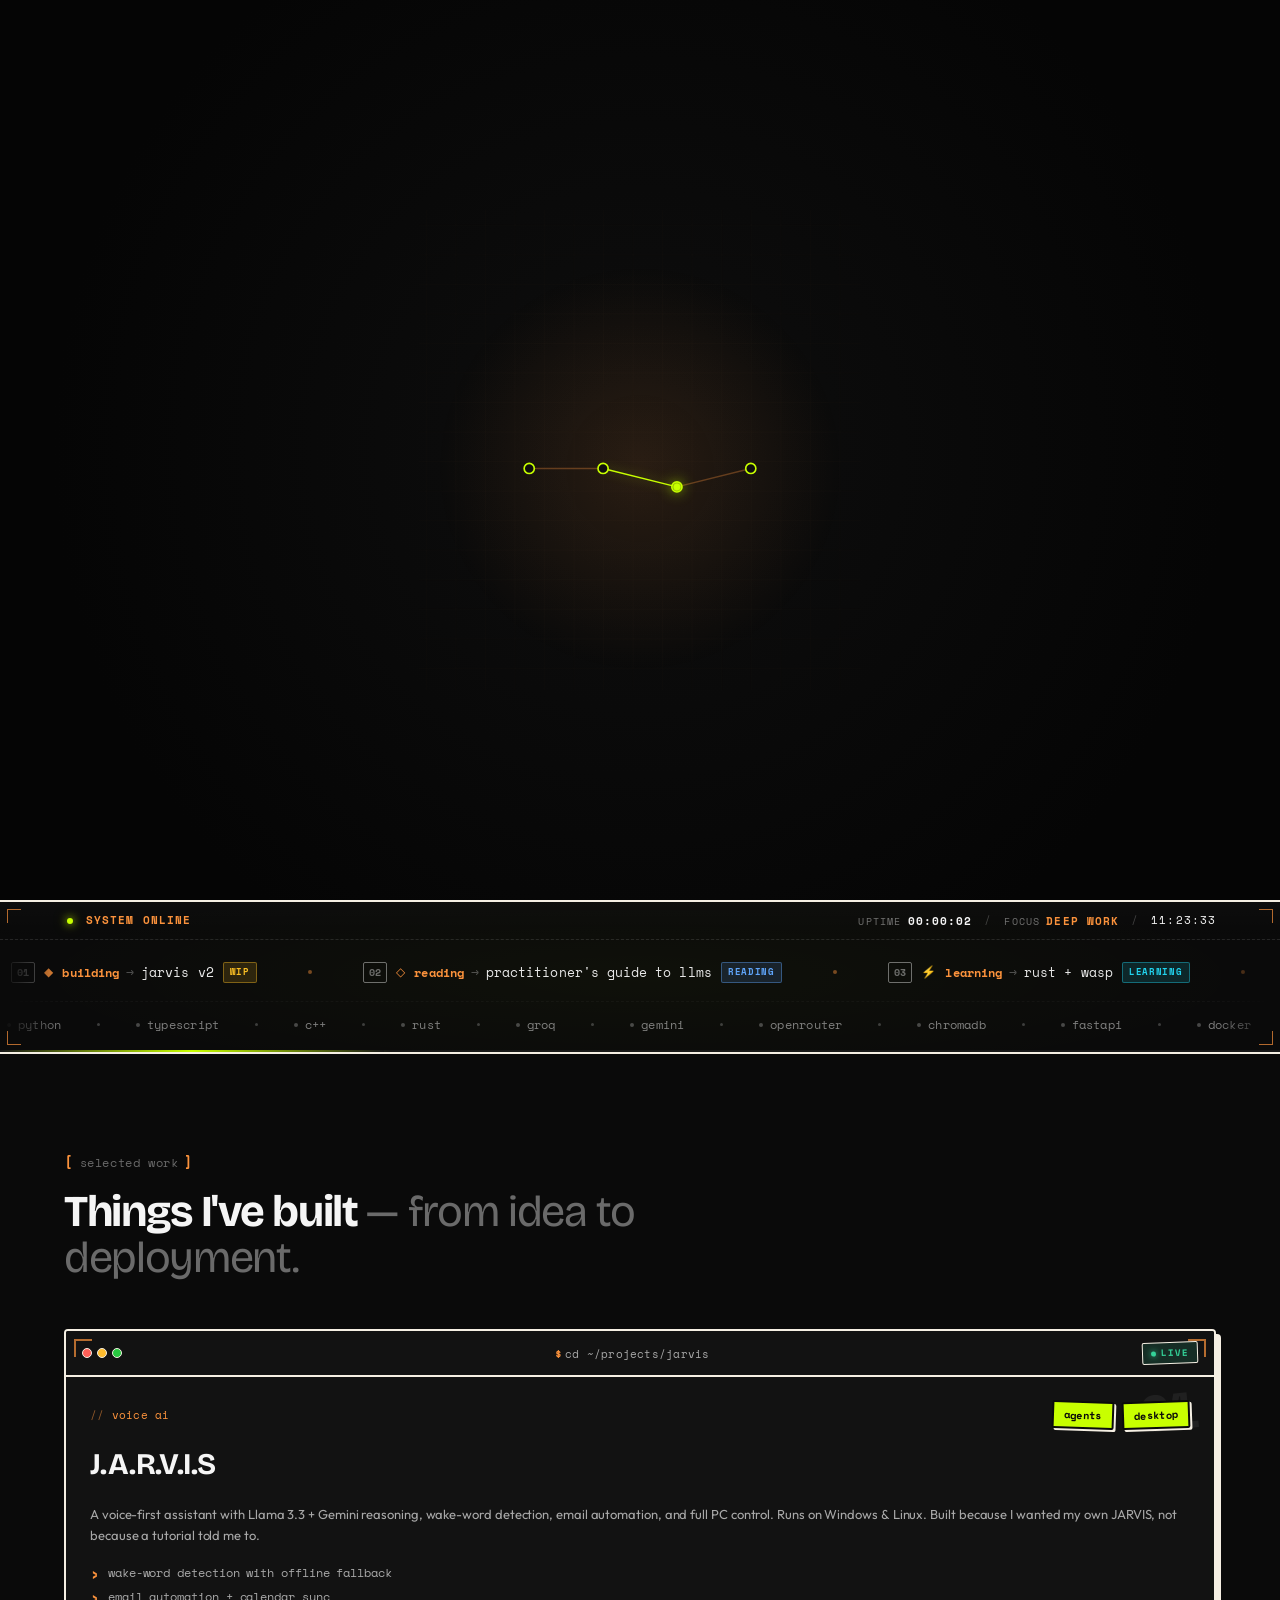
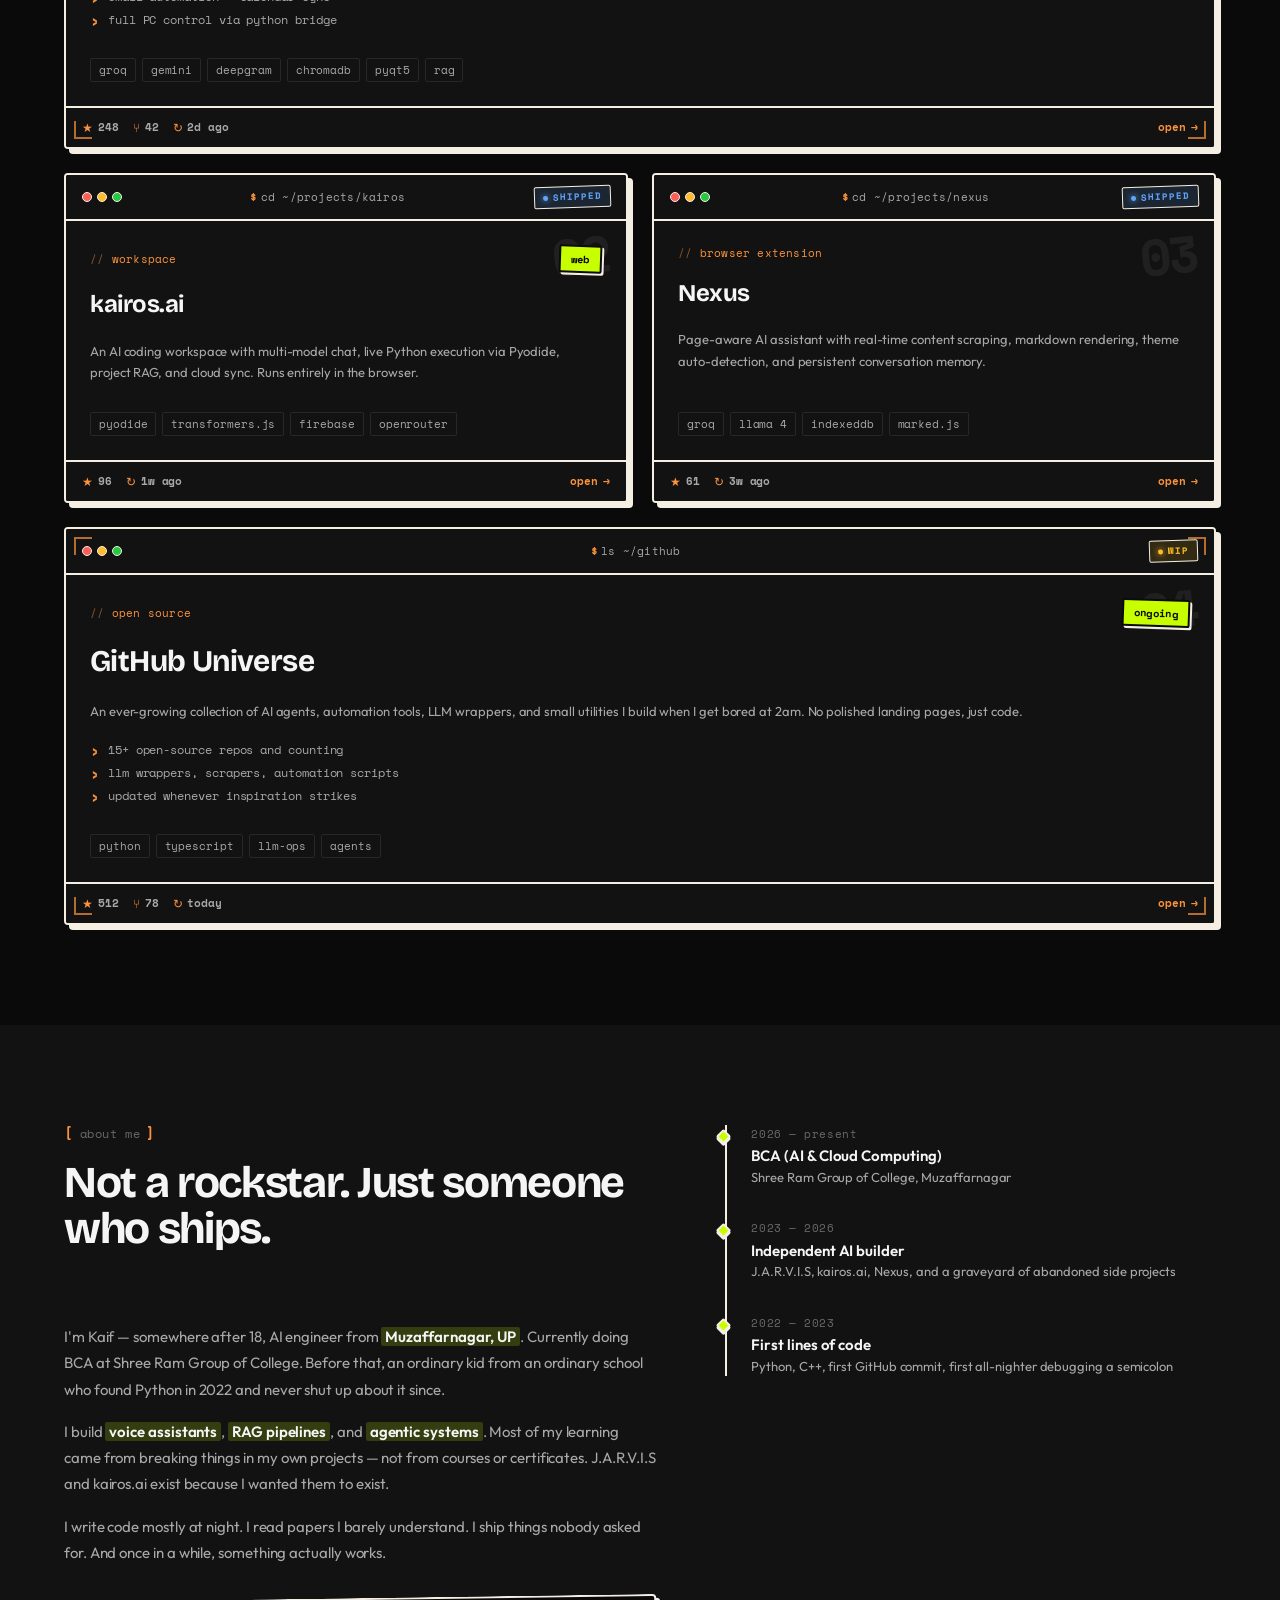
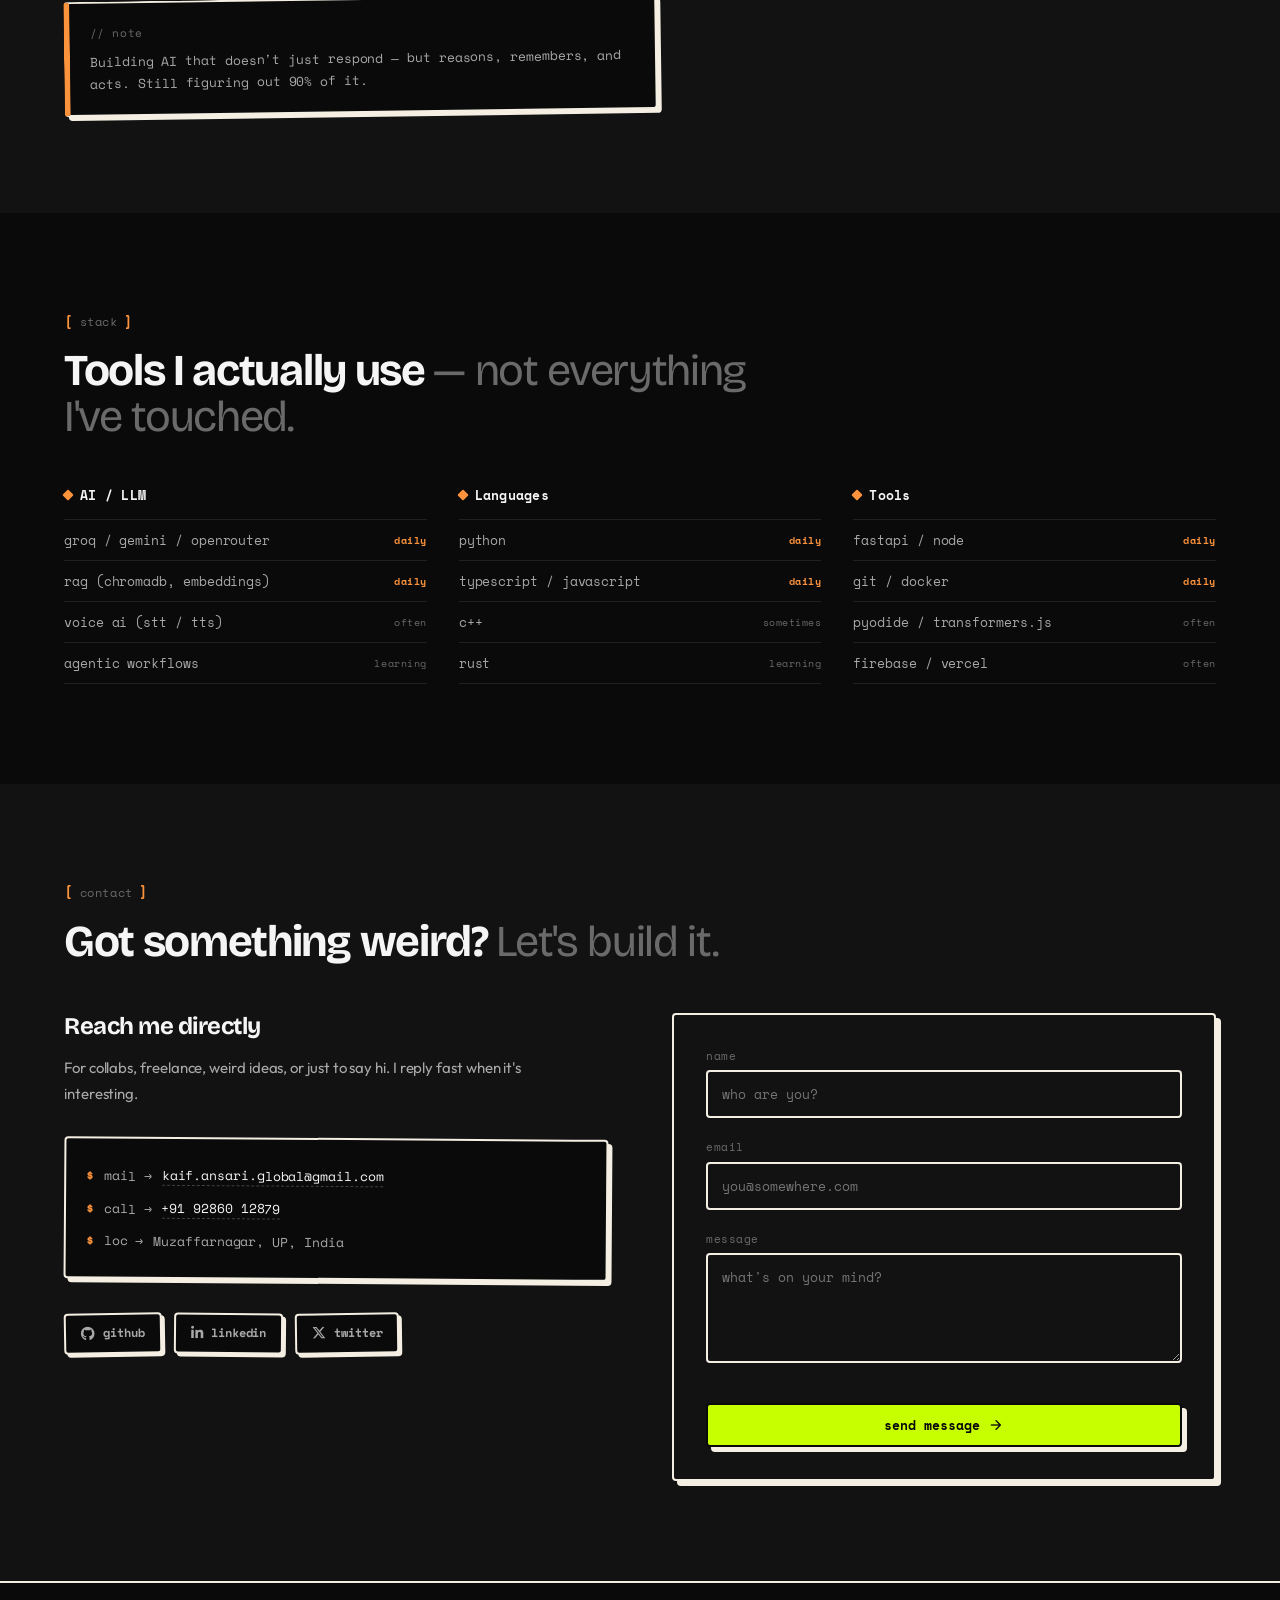
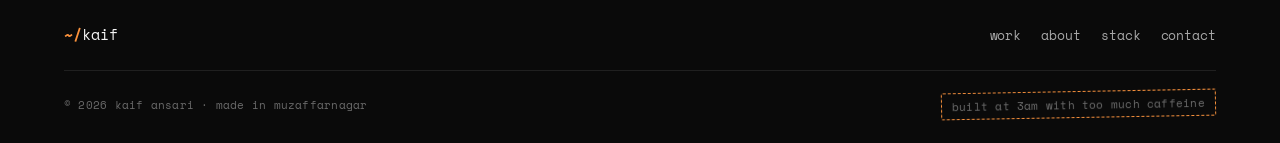
==== commit 26afd01c: "feat(ui): full neubrutalist redesign with dual-theme polish, new font trio, and themed preloader" ====
--- a/index.html
+++ b/index.html
@@ -49,7 +49,7 @@
 }
 </script>
 
-<link href="https://fonts.googleapis.com/css2?family=Space+Grotesk:wght@400;500;600;700&family=Inter:wght@400;500;600;700&family=JetBrains+Mono:wght@400;500;600;700&display=swap" rel="stylesheet" />
+<link href="https://fonts.googleapis.com/css2?family=Bricolage+Grotesque:opsz,wght@12..96,400;12..96,500;12..96,600;12..96,700;12..96,800&family=Outfit:wght@400;500;600;700&family=Space+Mono:wght@400;700&display=swap" rel="stylesheet" />
 <link href="https://fonts.googleapis.com/css2?family=Material+Icons+Round&display=swap" rel="stylesheet" />
 <link rel="stylesheet" href="https://cdnjs.cloudflare.com/ajax/libs/font-awesome/6.5.1/css/all.min.css" />
 
@@ -80,11 +80,11 @@
     <svg viewBox="-40 -80 480 520" preserveAspectRatio="xMidYMid meet">
       <defs>
         <pattern id="pl-grid-pattern" width="32" height="32" patternUnits="userSpaceOnUse">
-          <path d="M32 0 H0 V32" fill="none" stroke="rgba(200,255,0,0.07)" stroke-width="0.4"/>
+          <path d="M32 0 H0 V32" fill="none" stroke="var(--accent-symbol)" stroke-opacity="0.07" stroke-width="0.4"/>
         </pattern>
         <radialGradient id="pl-ambient-glow" cx="50%" cy="50%" r="50%">
-          <stop offset="0%" stop-color="rgba(200,255,0,0.10)"/>
-          <stop offset="100%" stop-color="rgba(200,255,0,0)"/>
+          <stop offset="0%" stop-color="var(--accent-symbol)" stop-opacity="0.12"/>
+          <stop offset="100%" stop-color="var(--accent-symbol)" stop-opacity="0"/>
         </radialGradient>
       </defs>
 
--- a/css/variables.css
+++ b/css/variables.css
@@ -54,9 +54,9 @@
     --radius-lg: 10px;
     --radius-full: 999px;
 
-    --font-display: 'Space Grotesk', system-ui, sans-serif;
-    --font-body: 'Inter', -apple-system, BlinkMacSystemFont, sans-serif;
-    --font-mono: 'JetBrains Mono', 'Courier New', monospace;
+    --font-display: 'Bricolage Grotesque', system-ui, sans-serif;
+    --font-body: 'Outfit', -apple-system, BlinkMacSystemFont, sans-serif;
+    --font-mono: 'Space Mono', 'Courier New', monospace;
 
     --fs-xs: 0.75rem;
     --fs-sm: 0.8125rem;
@@ -97,6 +97,22 @@
     --z-nav: 100;
     --z-modal: 500;
 
+    --nb-border: #0a0a0a;
+    --nb-border-w: 2.5px;
+    --nb-shadow: #0a0a0a;
+    --nb-shadow-offset: 5px;
+    --nb-shadow-hover: 8px;
+    --nb-radius: 4px;
+
+    --accent-symbol: #c2410c;
+
+    --pl-bg-1: #f2ece0;
+    --pl-bg-2: #e6e0d2;
+    --pl-brand-fill: #0a0a0a;
+    --pl-edge-base: rgba(194, 65, 12, 0.35);
+    --pl-node-fill: #f2ece0;
+    --pl-flash: #dc2626;
+
     --nav-height: 64px;
     --safe-bottom: env(safe-area-inset-bottom, 0px);
 }
@@ -125,6 +141,20 @@
     --shadow-sm: 0 1px 2px rgba(0, 0, 0, 0.4);
     --shadow-md: 0 4px 12px rgba(0, 0, 0, 0.5);
     --shadow-lg: 0 12px 32px rgba(0, 0, 0, 0.6);
+
+    --nb-border: #f5efe3;
+    --nb-shadow: #f5efe3;
+    --nb-shadow-offset: 5px;
+    --nb-shadow-hover: 8px;
+
+    --accent-symbol: #fb923c;
+
+    --pl-bg-1: #0e0e0e;
+    --pl-bg-2: #050505;
+    --pl-brand-fill: #f5efe3;
+    --pl-edge-base: rgba(251, 146, 60, 0.32);
+    --pl-node-fill: #0e0e0e;
+    --pl-flash: #ff3b3b;
 }
 
 html { color-scheme: light; }
--- a/css/base.css
+++ b/css/base.css
@@ -79,8 +79,8 @@
 
 :focus { outline: none; }
 :focus-visible {
-    outline: 2px solid var(--accent);
-    outline-offset: 2px;
+    outline: var(--nb-border-w) solid var(--accent-symbol);
+    outline-offset: 3px;
 }
 
 .container {
--- a/css/animations.css
+++ b/css/animations.css
@@ -77,6 +77,12 @@
     50% { opacity: 0.3; }
 }
 
+@keyframes wiggle {
+    0%, 100% { transform: rotate(0deg); }
+    25% { transform: rotate(-3deg); }
+    75% { transform: rotate(3deg); }
+}
+
 @media (prefers-reduced-motion: reduce) {
     *, *::before, *::after {
         animation-duration: 0.01ms !important;
--- a/css/components/preloader.css
+++ b/css/components/preloader.css
@@ -1,7 +1,7 @@
 .preloader {
     position: fixed;
     inset: 0;
-    background: radial-gradient(circle at 50% 50%, #0e0e0e 0%, #050505 75%);
+    background: radial-gradient(circle at 50% 50%, var(--pl-bg-1) 0%, var(--pl-bg-2) 75%);
     z-index: 99999;
     display: flex;
     align-items: center;
@@ -63,7 +63,7 @@
 
 .pl-edge {
     fill: none;
-    stroke: rgba(200, 255, 0, 0.32);
+    stroke: var(--pl-edge-base);
     stroke-width: 1.5;
     stroke-linecap: round;
     stroke-linejoin: round;
@@ -85,7 +85,7 @@
 .pl-reroute.visible { opacity: 1; }
 
 .pl-node {
-    fill: #0a0a0a;
+    fill: var(--pl-node-fill);
     stroke: var(--accent);
     stroke-width: 1.8;
     opacity: 0;
@@ -100,9 +100,9 @@
     filter: drop-shadow(0 0 9px var(--accent-glow));
 }
 .pl-node.flash {
-    fill: #ff3b3b;
-    stroke: #ff3b3b;
-    filter: drop-shadow(0 0 12px rgba(255, 59, 59, 0.8));
+    fill: var(--pl-flash);
+    stroke: var(--pl-flash);
+    filter: drop-shadow(0 0 12px var(--pl-flash));
 }
 
 .pl-ring {
@@ -138,12 +138,12 @@
     font-family: var(--font-mono);
     font-size: 26px;
     font-weight: 600;
-    fill: #f5f5f5;
+    fill: var(--pl-brand-fill);
     letter-spacing: -0.02em;
     text-anchor: middle;
     dominant-baseline: middle;
 }
-.pl-tilde { fill: var(--accent); }
+.pl-tilde { fill: var(--accent-symbol); }
 
 @media (prefers-reduced-motion: reduce) {
     .preloader { display: none; }
--- a/css/components/theme-switch.css
+++ b/css/components/theme-switch.css
@@ -1,22 +1,34 @@
 .theme-toggle {
-    width: 34px;
-    height: 34px;
-    border-radius: var(--radius-sm);
-    background: transparent;
-    border: 1px solid var(--border-light);
+    width: 36px;
+    height: 36px;
+    border-radius: var(--nb-radius);
+    background: var(--bg-primary);
+    border: 2px solid var(--nb-border);
+    box-shadow: 3px 3px 0 var(--nb-shadow);
     display: flex;
     align-items: center;
     justify-content: center;
     cursor: pointer;
-    transition: all var(--dur-base) var(--ease-out);
-    color: var(--text-secondary);
+    transition: transform var(--dur-base) var(--ease-out),
+                box-shadow var(--dur-base) var(--ease-out),
+                background-color var(--dur-base) var(--ease-out),
+                border-color var(--dur-base) var(--ease-out),
+                color var(--dur-base) var(--ease-out);
+    color: var(--text-primary);
     flex-shrink: 0;
 }
 
 .theme-toggle:hover {
-    border-color: var(--border-strong);
-    color: var(--text-primary);
-    background: var(--bg-tertiary);
+    background: var(--accent);
+    color: var(--accent-ink);
+    border-color: var(--accent-ink);
+    transform: translate(-2px, -2px);
+    box-shadow: 5px 5px 0 var(--nb-shadow);
+}
+
+.theme-toggle:active {
+    transform: translate(3px, 3px);
+    box-shadow: 0 0 0 var(--nb-shadow);
 }
 
 .theme-toggle .material-icons-round { font-size: 18px; }
--- a/css/components/navbar.css
+++ b/css/components/navbar.css
@@ -4,12 +4,11 @@
     left: 0;
     right: 0;
     width: 100%;
-    background: var(--glass-bg-strong);
-    backdrop-filter: blur(20px) saturate(180%);
-    -webkit-backdrop-filter: blur(20px) saturate(180%);
-    border-bottom: 1px solid var(--border-light);
+    background: var(--bg-primary);
+    border-bottom: var(--nb-border-w) solid var(--nb-border);
+    box-shadow: 0 4px 0 var(--nb-shadow);
     z-index: var(--z-nav);
-    transition: background-color var(--dur-base) var(--ease-out), border-color var(--dur-base) var(--ease-out);
+    transition: background-color var(--dur-base) var(--ease-out);
 }
 
 .nav-inner {
@@ -32,31 +31,62 @@
     align-items: center;
     gap: 2px;
     letter-spacing: -0.02em;
+    position: relative;
+    padding-bottom: 2px;
 }
 
-.nav-logo .logo-mark { color: var(--accent); font-weight: var(--fw-bold); }
+.nav-logo::after {
+    content: '';
+    position: absolute;
+    bottom: 0;
+    left: 0;
+    width: 100%;
+    height: 2px;
+    background: var(--accent-symbol);
+    transform: scaleX(0);
+    transform-origin: left center;
+    transition: transform 0.35s cubic-bezier(0.22, 1, 0.36, 1);
+}
+
+.nav-logo:hover::after { transform: scaleX(1); }
+
+.nav-logo .logo-mark { color: var(--accent-symbol); font-weight: var(--fw-bold); }
 
 .nav-links {
     display: flex;
-    gap: 4px;
+    gap: 6px;
     align-items: center;
 }
 
 .nav-link {
     font-family: var(--font-mono);
     font-size: var(--fs-sm);
-    padding: 8px 12px;
-    border-radius: var(--radius-sm);
+    font-weight: 600;
+    padding: 8px 14px;
+    border-radius: var(--nb-radius);
     color: var(--text-secondary);
-    transition: color var(--dur-base) var(--ease-out), background-color var(--dur-base) var(--ease-out);
+    border: 2px solid transparent;
+    transition: color var(--dur-base) var(--ease-out),
+                background-color var(--dur-base) var(--ease-out),
+                border-color var(--dur-base) var(--ease-out),
+                box-shadow var(--dur-base) var(--ease-out),
+                transform var(--dur-base) var(--ease-out);
     position: relative;
 }
 
-.nav-link:hover { color: var(--text-primary); background: var(--bg-tertiary); }
+.nav-link:hover {
+    color: var(--text-primary);
+    background: var(--bg-secondary);
+    border-color: var(--accent);
+    transform: translate(-1px, -1px);
+    box-shadow: 2px 2px 0 var(--nb-shadow);
+}
 
 .nav-link.active-nav {
     color: var(--accent-ink);
     background: var(--accent);
+    border-color: var(--accent-ink);
+    box-shadow: 2px 2px 0 var(--nb-shadow);
 }
 
 .nav-actions {
@@ -68,20 +98,33 @@
 .nav-resume {
     font-family: var(--font-mono);
     font-size: var(--fs-sm);
-    padding: 7px 14px;
-    border: 1px solid var(--border-light);
-    border-radius: var(--radius-sm);
+    font-weight: 600;
+    padding: 8px 15px;
+    border: 2px solid var(--nb-border);
+    border-radius: var(--nb-radius);
     color: var(--text-primary);
-    transition: all var(--dur-base) var(--ease-out);
+    background: var(--bg-primary);
+    box-shadow: 3px 3px 0 var(--nb-shadow);
+    transition: transform var(--dur-base) var(--ease-out),
+                box-shadow var(--dur-base) var(--ease-out),
+                background-color var(--dur-base) var(--ease-out),
+                color var(--dur-base) var(--ease-out);
     display: inline-flex;
     align-items: center;
     gap: 6px;
 }
 
 .nav-resume:hover {
-    border-color: var(--accent);
     background: var(--accent);
     color: var(--accent-ink);
+    border-color: var(--accent-ink);
+    transform: translate(-2px, -2px);
+    box-shadow: 5px 5px 0 var(--nb-shadow);
+}
+
+.nav-resume:active {
+    transform: translate(3px, 3px);
+    box-shadow: 0 0 0 var(--nb-shadow);
 }
 
 @media (max-width: 968px) {
--- a/css/components/buttons.css
+++ b/css/components/buttons.css
@@ -7,49 +7,57 @@
     padding: 12px 22px;
     font-family: var(--font-mono);
     font-size: var(--fs-sm);
-    font-weight: var(--fw-medium);
-    border-radius: var(--radius-sm);
+    font-weight: 600;
+    border-radius: var(--nb-radius);
     cursor: pointer;
-    transition: all var(--dur-base) var(--ease-out);
-    border: 1px solid transparent;
+    border: var(--nb-border-w) solid var(--nb-border);
     text-decoration: none;
     line-height: 1;
+    position: relative;
+    transition: transform 0.18s cubic-bezier(0.22, 1, 0.36, 1),
+                box-shadow 0.18s cubic-bezier(0.22, 1, 0.36, 1),
+                background-color 0.18s ease,
+                color 0.18s ease,
+                border-color 0.18s ease;
+    box-shadow: var(--nb-shadow-offset) var(--nb-shadow-offset) 0 var(--nb-shadow);
 }
 
 .btn-primary {
     background: var(--accent);
     color: var(--accent-ink);
-    border-color: var(--accent);
+    border-color: var(--accent-ink);
 }
 
-.btn-primary:hover {
-    transform: translateY(-1px);
-    box-shadow: 0 6px 20px var(--accent-glow);
-}
-
-.btn-primary:active { transform: translateY(0); }
-
 .btn-ghost {
-    background: transparent;
+    background: var(--bg-primary);
     color: var(--text-primary);
-    border-color: var(--border-light);
-}
-
-.btn-ghost:hover {
-    border-color: var(--border-strong);
-    background: var(--bg-tertiary);
 }
 
 .btn-outline {
     background: transparent;
     color: var(--text-primary);
-    border-color: var(--border-light);
     padding: 10px 18px;
 }
 
+.btn-primary:hover,
+.btn-ghost:hover,
 .btn-outline:hover {
-    border-color: var(--accent);
-    color: var(--accent);
+    transform: translate(-2px, -2px);
+    box-shadow: var(--nb-shadow-hover) var(--nb-shadow-hover) 0 var(--nb-shadow);
+}
+
+.btn-ghost:hover,
+.btn-outline:hover {
+    background: var(--accent);
+    color: var(--accent-ink);
+    border-color: var(--accent-ink);
+}
+
+.btn-primary:active,
+.btn-ghost:active,
+.btn-outline:active {
+    transform: translate(var(--nb-shadow-offset), var(--nb-shadow-offset));
+    box-shadow: 0 0 0 var(--nb-shadow);
 }
 
 .btn-primary .material-icons-round,
--- a/css/sections/hero.css
+++ b/css/sections/hero.css
@@ -28,15 +28,25 @@
     font-size: var(--fs-sm);
     color: var(--text-secondary);
     margin-bottom: var(--space-6);
-    padding: 6px 12px;
-    border: 1px solid var(--border-light);
-    border-radius: var(--radius-sm);
-    background: var(--bg-secondary);
-}
-
-.hero-prompt .prompt-symbol { color: var(--accent); font-weight: var(--fw-bold); }
+    padding: 7px 13px;
+    border: 2px solid var(--nb-border);
+    border-radius: var(--nb-radius);
+    background: var(--bg-primary);
+    box-shadow: 3px 3px 0 var(--nb-shadow);
+    transform: rotate(-1deg);
+    transition: transform 0.25s cubic-bezier(0.34, 1.56, 0.64, 1),
+                box-shadow 0.25s cubic-bezier(0.22, 1, 0.36, 1);
+}
+
+.hero-prompt:hover {
+    transform: rotate(0) translate(-1px, -1px);
+    box-shadow: 5px 5px 0 var(--nb-shadow);
+}
+
+.hero-prompt .prompt-symbol { color: var(--accent-symbol); font-weight: var(--fw-bold); }
+
 .hero-prompt .prompt-cursor {
-    color: var(--accent);
+    color: var(--accent-symbol);
     animation: blink 1s step-end infinite;
     margin-left: 2px;
 }
@@ -80,21 +90,35 @@
 
 .hero-stats {
     display: flex;
-    gap: var(--space-8);
+    gap: var(--space-4);
     flex-wrap: wrap;
-    border-top: 1px solid var(--border-light);
-    padding-top: var(--space-6);
 }
 
 .stat {
     display: flex;
     flex-direction: column;
     gap: 2px;
+    padding: 12px 16px;
+    border: 2px solid var(--nb-border);
+    border-radius: var(--nb-radius);
+    background: var(--bg-primary);
+    box-shadow: 3px 3px 0 var(--nb-shadow);
+    transform: rotate(-1deg);
+    transition: transform 0.3s cubic-bezier(0.34, 1.56, 0.64, 1),
+                box-shadow 0.25s cubic-bezier(0.22, 1, 0.36, 1);
+}
+
+.stat:nth-child(2) { transform: rotate(1deg); }
+.stat:nth-child(3) { transform: rotate(-1.5deg); }
+
+.stat:hover {
+    transform: rotate(0) translate(-2px, -2px);
+    box-shadow: 5px 5px 0 var(--nb-shadow);
 }
 
 .stat-number {
     font-family: var(--font-mono);
-    font-size: 1.75rem;
+    font-size: 1.9rem;
     font-weight: var(--fw-bold);
     color: var(--text-primary);
     line-height: 1;
@@ -102,8 +126,9 @@
 
 .stat-number::after {
     content: '+';
-    color: var(--accent);
+    color: var(--accent-symbol);
     margin-left: 2px;
+    font-weight: var(--fw-bold);
 }
 
 .stat-label {
@@ -135,21 +160,28 @@
     position: relative;
     background: var(--surface-1);
     padding: 12px 12px 48px;
-    border: 1px solid var(--border-light);
-    box-shadow: var(--shadow-lg);
-    border-radius: var(--radius-xs);
+    border: var(--nb-border-w) solid var(--nb-border);
+    box-shadow: 8px 8px 0 var(--nb-shadow);
+    border-radius: var(--nb-radius);
+    transition: box-shadow var(--dur-base) var(--ease-out);
+}
+
+.hero-photo:hover .hero-photo-frame {
+    box-shadow: 12px 12px 0 var(--nb-shadow);
 }
 
 .hero-photo-frame::before {
     content: '';
     position: absolute;
-    top: -10px;
+    top: -13px;
     left: 50%;
-    transform: translateX(-50%) rotate(-2deg);
-    width: 80px;
-    height: 22px;
-    background: rgba(200, 255, 0, 0.6);
-    border-radius: 2px;
+    transform: translateX(-50%) rotate(-3deg);
+    width: 100px;
+    height: 26px;
+    background: var(--accent);
+    border: 2px solid var(--nb-border);
+    box-shadow: 2px 2px 0 var(--nb-shadow);
+    border-radius: 0;
     z-index: 2;
 }
 
@@ -187,10 +219,11 @@
     .hero-actions { flex-direction: column; align-items: stretch; }
     .hero-actions .btn-primary,
     .hero-actions .btn-ghost { justify-content: center; }
-    .hero-stats { gap: var(--space-6); }
+    .hero-stats { gap: var(--space-3); }
 }
 
 @media (max-width: 480px) {
-    .stat-number { font-size: 1.4rem; }
+    .stat { padding: 10px 13px; }
+    .stat-number { font-size: 1.5rem; }
     .hero-photo { max-width: 220px; }
 }
--- a/css/sections/marquee.css
+++ b/css/sections/marquee.css
@@ -21,8 +21,8 @@
     position: relative;
     background: var(--mq-bg);
     color: var(--mq-fg);
-    border-top: 1px solid var(--mq-border);
-    border-bottom: 1px solid var(--mq-border);
+    border-top: var(--nb-border-w) solid var(--nb-border);
+    border-bottom: var(--nb-border-w) solid var(--nb-border);
     overflow: hidden;
     font-family: var(--font-mono);
     isolation: isolate;
@@ -76,8 +76,8 @@
     position: absolute;
     width: 14px;
     height: 14px;
-    color: var(--accent);
-    opacity: 0.55;
+    color: var(--accent-symbol);
+    opacity: 0.7;
     pointer-events: none;
     z-index: 4;
 }
@@ -122,7 +122,7 @@
     display: inline-flex;
     align-items: center;
     gap: 10px;
-    color: var(--accent);
+    color: var(--accent-symbol);
     font-weight: 700;
     flex-shrink: 0;
 }
@@ -191,7 +191,7 @@
     font-size: 0.7rem;
 }
 
-.meta-val.accent { color: var(--accent); }
+.meta-val.accent { color: var(--accent-symbol); }
 
 .meta-sep {
     color: var(--mq-dim-soft);
@@ -269,7 +269,7 @@
     letter-spacing: 0.005em;
     padding: 5px 10px;
     border-radius: 3px;
-    border: 1px solid transparent;
+    border: 1.5px solid transparent;
     transition:
         color 0.25s ease,
         background-color 0.25s ease,
@@ -280,11 +280,11 @@
 }
 
 .marquee-item:hover {
-    color: var(--accent);
-    background: var(--mq-hover-bg);
-    border-color: color-mix(in srgb, var(--accent) 35%, transparent);
-    transform: translateY(-1px);
-    box-shadow: 0 4px 14px -6px var(--accent-glow);
+    color: var(--accent-ink);
+    background: var(--accent);
+    border-color: var(--accent-ink);
+    transform: translate(-2px, -2px) scale(1.04);
+    box-shadow: 3px 3px 0 var(--nb-shadow);
 }
 
 .item-idx {
@@ -302,17 +302,22 @@
 
 .marquee-item:hover .item-idx {
     opacity: 1;
-    border-color: var(--accent);
-    color: var(--accent);
+    border-color: var(--accent-ink);
+    color: var(--accent-ink);
+}
+
+.marquee-item:hover .item-icon,
+.marquee-item:hover .item-key {
+    color: var(--accent-ink);
 }
 
 .item-icon {
     font-size: 0.75rem;
-    color: var(--accent);
-    opacity: 0.85;
+    color: var(--accent-symbol);
+    opacity: 1;
     flex-shrink: 0;
     line-height: 1;
-    transition: transform 0.3s ease, opacity 0.25s ease;
+    transition: transform 0.3s ease, opacity 0.25s ease, color 0.25s ease;
 }
 
 .marquee-item:hover .item-icon {
@@ -321,10 +326,11 @@
 }
 
 .item-key {
-    color: var(--accent);
+    color: var(--accent-symbol);
     font-weight: 600;
-    opacity: 0.9;
+    opacity: 1;
     font-size: 0.78rem;
+    transition: color 0.25s ease;
 }
 
 .item-arrow {
@@ -382,9 +388,9 @@
     display: inline-block;
     width: 4px;
     height: 4px;
-    background: var(--accent);
+    background: var(--accent-symbol);
     border-radius: 50%;
-    opacity: 0.28;
+    opacity: 0.45;
     flex-shrink: 0;
     align-self: center;
 }
--- a/css/sections/work.css
+++ b/css/sections/work.css
@@ -20,14 +20,23 @@
     text-transform: lowercase;
     display: inline-flex;
     align-items: center;
-    gap: 8px;
+    gap: 6px;
 }
 
 .section-eyebrow::before {
-    content: '';
-    width: 24px;
-    height: 1px;
-    background: var(--accent);
+    content: '[';
+    color: var(--accent-symbol);
+    font-weight: 700;
+    font-size: 1.15em;
+    line-height: 1;
+}
+
+.section-eyebrow::after {
+    content: ']';
+    color: var(--accent-symbol);
+    font-weight: 700;
+    font-size: 1.15em;
+    line-height: 1;
 }
 
 .section-title {
@@ -40,29 +49,26 @@
 
 .section-title .muted { color: var(--text-muted); font-weight: var(--fw-regular); }
 
-/* GRID */
 .work-grid {
     display: grid;
     grid-template-columns: repeat(2, 1fr);
-    gap: var(--space-5);
+    gap: var(--space-6);
 }
 
 .work-card.feature { grid-column: span 2; }
 
-/* CARD */
 .work-card {
     position: relative;
     background: var(--card-bg);
-    border: 1px solid var(--border-light);
-    border-radius: var(--radius-md);
+    border: var(--nb-border-w) solid var(--nb-border);
+    border-radius: var(--nb-radius);
     overflow: hidden;
     display: flex;
     flex-direction: column;
     isolation: isolate;
-    transition:
-        border-color 0.3s var(--ease-out),
-        transform 0.3s var(--ease-out),
-        box-shadow 0.4s var(--ease-out);
+    box-shadow: var(--nb-shadow-offset) var(--nb-shadow-offset) 0 var(--nb-shadow);
+    transition: transform 0.22s cubic-bezier(0.22, 1, 0.36, 1),
+                box-shadow 0.22s cubic-bezier(0.22, 1, 0.36, 1);
 }
 
 .work-card::before {
@@ -81,30 +87,13 @@
     transition: opacity 0.5s var(--ease-out);
 }
 
-.work-card::after {
-    content: '';
-    position: absolute;
-    top: -80px;
-    left: -80px;
-    width: 240px;
-    height: 240px;
-    background: radial-gradient(circle, var(--accent-glow), transparent 70%);
-    opacity: 0;
-    transition: opacity 0.5s var(--ease-out);
-    pointer-events: none;
-    z-index: 0;
-}
-
 .work-card:hover {
-    border-color: var(--border-strong);
-    transform: translateY(-3px);
-    box-shadow: 0 24px 48px -24px rgba(0, 0, 0, 0.45);
+    transform: translate(-3px, -3px);
+    box-shadow: var(--nb-shadow-hover) var(--nb-shadow-hover) 0 var(--nb-shadow);
 }
 
 .work-card:hover::before { opacity: 0.55; }
-.work-card:hover::after { opacity: 1; }
-
-/* SCANLINE */
+
 .work-card .scanline {
     position: absolute;
     left: 0;
@@ -122,21 +111,18 @@
     animation: cardScan 2.6s ease-in-out infinite;
 }
 
-/* CORNER BRACKETS (feature only) */
 .work-bracket {
     position: absolute;
-    width: 16px;
-    height: 16px;
-    color: var(--accent);
-    opacity: 0.4;
+    width: 18px;
+    height: 18px;
+    color: var(--accent-symbol);
+    opacity: 0.7;
     pointer-events: none;
     z-index: 3;
     transition: opacity 0.3s var(--ease-out), transform 0.4s var(--ease-out);
 }
 
-.work-card.feature:hover .work-bracket {
-    opacity: 1;
-}
+.work-card.feature:hover .work-bracket { opacity: 1; }
 
 .work-card.feature:hover .work-bracket.tl { transform: translate(-3px, -3px); }
 .work-card.feature:hover .work-bracket.tr { transform: translate(3px, -3px); }
@@ -145,26 +131,25 @@
 
 .work-bracket.tl {
     top: 8px; left: 8px;
-    border-top: 1.5px solid currentColor;
-    border-left: 1.5px solid currentColor;
+    border-top: 2.5px solid currentColor;
+    border-left: 2.5px solid currentColor;
 }
 .work-bracket.tr {
     top: 8px; right: 8px;
-    border-top: 1.5px solid currentColor;
-    border-right: 1.5px solid currentColor;
+    border-top: 2.5px solid currentColor;
+    border-right: 2.5px solid currentColor;
 }
 .work-bracket.bl {
     bottom: 8px; left: 8px;
-    border-bottom: 1.5px solid currentColor;
-    border-left: 1.5px solid currentColor;
+    border-bottom: 2.5px solid currentColor;
+    border-left: 2.5px solid currentColor;
 }
 .work-bracket.br {
     bottom: 8px; right: 8px;
-    border-bottom: 1.5px solid currentColor;
-    border-right: 1.5px solid currentColor;
-}
-
-/* INDEX WATERMARK */
+    border-bottom: 2.5px solid currentColor;
+    border-right: 2.5px solid currentColor;
+}
+
 .work-index {
     position: absolute;
     top: 54px;
@@ -173,24 +158,27 @@
     font-size: 3.2rem;
     font-weight: 700;
     color: var(--text-primary);
-    opacity: 0.045;
+    opacity: 0.06;
     line-height: 1;
     letter-spacing: -0.06em;
     pointer-events: none;
     user-select: none;
     z-index: 1;
-    transition: opacity 0.3s var(--ease-out);
-}
-
-.work-card:hover .work-index { opacity: 0.09; }
-
-/* HEADER BAR */
+    transform: rotate(-6deg);
+    transition: opacity 0.3s var(--ease-out), transform 0.3s var(--ease-out);
+}
+
+.work-card:hover .work-index {
+    opacity: 0.12;
+    transform: rotate(0deg) scale(1.1);
+}
+
 .work-card-header {
     display: flex;
     align-items: center;
     justify-content: space-between;
     padding: 11px 16px;
-    border-bottom: 1px solid var(--border-light);
+    border-bottom: 2px solid var(--nb-border);
     background: var(--bg-secondary);
     font-family: var(--font-mono);
     font-size: 0.7rem;
@@ -207,10 +195,11 @@
 }
 
 .work-dots span {
-    width: 9px;
-    height: 9px;
+    width: 10px;
+    height: 10px;
     border-radius: 50%;
     background: var(--border-strong);
+    border: 1.5px solid var(--nb-border);
     transition: transform 0.25s var(--ease-out);
 }
 
@@ -231,12 +220,11 @@
 }
 
 .work-path .prompt {
-    color: var(--accent);
+    color: var(--accent-symbol);
     margin-right: 3px;
     font-weight: 700;
 }
 
-/* STATUS BADGE */
 .work-status {
     display: inline-flex;
     align-items: center;
@@ -245,11 +233,16 @@
     font-size: 0.58rem;
     letter-spacing: 0.1em;
     text-transform: uppercase;
-    padding: 2px 7px;
+    padding: 3px 8px;
     border-radius: 2px;
     font-weight: 700;
     flex-shrink: 0;
-}
+    border: 1.5px solid var(--nb-border);
+    transform: rotate(-2deg);
+    transition: transform 0.2s ease;
+}
+
+.work-card:hover .work-status { transform: rotate(0deg); }
 
 .work-status .status-dot {
     width: 5px;
@@ -262,25 +255,21 @@
 
 .work-status.live {
     color: #34d399;
-    background: rgba(52, 211, 153, 0.1);
-    border: 1px solid rgba(52, 211, 153, 0.32);
+    background: rgba(52, 211, 153, 0.14);
 }
 
 .work-status.shipped {
     color: #60a5fa;
-    background: rgba(96, 165, 250, 0.1);
-    border: 1px solid rgba(96, 165, 250, 0.32);
+    background: rgba(96, 165, 250, 0.14);
 }
 
 .work-status.wip {
     color: #fbbf24;
-    background: rgba(251, 191, 36, 0.1);
-    border: 1px solid rgba(251, 191, 36, 0.32);
+    background: rgba(251, 191, 36, 0.14);
 }
 
 .work-status .status-dot.nostroke { animation: none; }
 
-/* BODY */
 .work-card-body {
     padding: var(--space-6);
     display: flex;
@@ -302,31 +291,39 @@
 .work-category {
     font-family: var(--font-mono);
     font-size: 0.68rem;
-    color: var(--accent);
+    color: var(--accent-symbol);
     letter-spacing: 0.02em;
     margin-right: auto;
-    opacity: 0.85;
+    opacity: 1;
 }
 
 .work-category::before {
     content: '// ';
-    opacity: 0.5;
+    opacity: 0.55;
 }
 
 .work-tag {
     font-family: var(--font-mono);
-    font-size: 0.62rem;
-    padding: 3px 8px;
-    background: var(--accent-soft);
-    color: var(--text-primary);
+    font-size: 0.65rem;
+    font-weight: 700;
+    padding: 4px 10px;
+    background: var(--accent);
+    color: var(--accent-ink);
     border-radius: 2px;
     letter-spacing: 0.03em;
-    border: 1px solid var(--accent-soft-2);
-    transition: background-color 0.25s var(--ease-out), border-color 0.25s var(--ease-out);
-}
-
-.work-card:hover .work-tag {
-    background: var(--accent-soft-2);
+    border: 2px solid var(--accent-ink);
+    box-shadow: 2px 2px 0 var(--nb-shadow);
+    transform: rotate(-2deg);
+    transition: transform 0.2s cubic-bezier(0.34, 1.56, 0.64, 1),
+                box-shadow 0.2s ease;
+    display: inline-block;
+}
+
+.work-tag:nth-child(even) { transform: rotate(2deg); }
+
+.work-tag:hover {
+    transform: rotate(0) scale(1.1) translate(-1px, -1px);
+    box-shadow: 4px 4px 0 var(--nb-shadow);
 }
 
 .work-card h3 {
@@ -337,7 +334,7 @@
     position: relative;
     display: inline-block;
     width: fit-content;
-    padding-bottom: 6px;
+    padding-bottom: 7px;
 }
 
 .work-card h3::after {
@@ -346,8 +343,9 @@
     bottom: 0;
     left: 0;
     width: 100%;
-    height: 2px;
+    height: 4px;
     background: var(--accent);
+    border-radius: 1px;
     transform: scaleX(0);
     transform-origin: left center;
     transition: transform 0.5s cubic-bezier(0.22, 1, 0.36, 1);
@@ -363,7 +361,6 @@
     line-height: 1.65;
 }
 
-/* FEATURE LIST */
 .work-features {
     display: flex;
     flex-direction: column;
@@ -385,14 +382,13 @@
 
 .work-features li::before {
     content: '›';
-    color: var(--accent);
+    color: var(--accent-symbol);
     font-weight: 700;
     flex-shrink: 0;
     font-size: 1rem;
     line-height: 1.15;
 }
 
-/* STACK */
 .work-stack {
     display: flex;
     flex-wrap: wrap;
@@ -405,7 +401,7 @@
     font-family: var(--font-mono);
     font-size: 0.66rem;
     padding: 3px 8px;
-    border: 1px solid var(--border-light);
+    border: 1.5px solid var(--border-light);
     border-radius: 2px;
     color: var(--text-secondary);
     transition:
@@ -415,18 +411,17 @@
 }
 
 .work-card:hover .work-stack span {
-    border-color: var(--border-strong);
+    border-color: var(--nb-border);
     color: var(--text-primary);
 }
 
-/* FOOTER BAR */
 .work-card-footer {
     display: flex;
     align-items: center;
     justify-content: space-between;
     gap: var(--space-3);
     padding: 11px 16px;
-    border-top: 1px solid var(--border-light);
+    border-top: 2px solid var(--nb-border);
     background: var(--bg-secondary);
     font-family: var(--font-mono);
     font-size: 0.68rem;
@@ -451,9 +446,9 @@
 }
 
 .work-metric .metric-icon {
-    color: var(--accent);
+    color: var(--accent-symbol);
     font-size: 0.72rem;
-    opacity: 0.7;
+    opacity: 1;
     line-height: 1;
 }
 
@@ -467,7 +462,7 @@
     display: inline-flex;
     align-items: center;
     gap: 5px;
-    color: var(--accent);
+    color: var(--accent-symbol);
     font-weight: 700;
     white-space: nowrap;
     transition: gap 0.3s var(--ease-out);
@@ -480,7 +475,6 @@
 
 .work-card:hover .work-cta .arrow { transform: translateX(4px); }
 
-/* ANIMATIONS */
 @keyframes cardScan {
     0% { top: -2px; opacity: 0; }
     12% { opacity: 1; }
@@ -488,10 +482,9 @@
     100% { top: 100%; opacity: 0; }
 }
 
-/* RESPONSIVE */
 @media (max-width: 768px) {
     .work { padding: 70px 5%; }
-    .work-grid { grid-template-columns: 1fr; gap: var(--space-4); }
+    .work-grid { grid-template-columns: 1fr; gap: var(--space-5); }
     .work-card.feature { grid-column: span 1; }
     .work-card.feature h3 { font-size: var(--fs-2xl); }
     .work-card-body { padding: var(--space-5); }
--- a/css/sections/about.css
+++ b/css/sections/about.css
@@ -40,13 +40,24 @@
 .about-note {
     margin-top: var(--space-8);
     padding: var(--space-5);
-    border-left: 2px solid var(--accent);
+    border: var(--nb-border-w) solid var(--nb-border);
+    border-left-width: 6px;
+    border-left-color: var(--accent-symbol);
     background: var(--bg-primary);
-    border-radius: 0 var(--radius-sm) var(--radius-sm) 0;
+    border-radius: var(--nb-radius);
+    box-shadow: 4px 4px 0 var(--nb-shadow);
     font-family: var(--font-mono);
     font-size: var(--fs-sm);
     color: var(--text-secondary);
     line-height: 1.7;
+    transform: rotate(-0.8deg);
+    transition: transform 0.3s cubic-bezier(0.34, 1.56, 0.64, 1),
+                box-shadow 0.25s ease;
+}
+
+.about-note:hover {
+    transform: rotate(0deg);
+    box-shadow: 6px 6px 0 var(--nb-shadow);
 }
 
 .about-note::before {
@@ -62,7 +73,7 @@
     display: flex;
     flex-direction: column;
     gap: 0;
-    border-left: 1px solid var(--border-light);
+    border-left: var(--nb-border-w) solid var(--nb-border);
     padding-left: var(--space-6);
     margin-left: 4px;
 }
@@ -77,13 +88,21 @@
 .timeline-item::before {
     content: '';
     position: absolute;
-    left: calc(-1 * var(--space-6) - 5px);
+    left: calc(-1 * var(--space-6) - 9px);
     top: 6px;
-    width: 9px;
-    height: 9px;
-    border-radius: 50%;
-    background: var(--bg-secondary);
-    border: 2px solid var(--accent);
+    width: 11px;
+    height: 11px;
+    border-radius: 2px;
+    background: var(--accent);
+    border: 2px solid var(--nb-border);
+    transform: rotate(45deg);
+    box-shadow: 1.5px 1.5px 0 var(--nb-shadow);
+    transition: transform 0.3s cubic-bezier(0.34, 1.56, 0.64, 1);
+}
+
+.timeline-item:hover::before {
+    transform: rotate(45deg) scale(1.25);
+    background: var(--accent-symbol);
 }
 
 .timeline-year {
@@ -112,4 +131,5 @@
     .about { padding: 70px 5%; }
     .about-grid { grid-template-columns: 1fr; gap: var(--space-10); }
     .about-text p { font-size: 0.9rem; }
+    .about-note { transform: rotate(0); }
 }
--- a/css/sections/skills.css
+++ b/css/sections/skills.css
@@ -25,10 +25,11 @@
 
 .stack-category h3::before {
     content: '';
-    width: 6px;
-    height: 6px;
-    background: var(--accent);
-    border-radius: 50%;
+    width: 8px;
+    height: 8px;
+    background: var(--accent-symbol);
+    border-radius: 1px;
+    transform: rotate(45deg);
 }
 
 .stack-list {
@@ -51,7 +52,9 @@
 
 .stack-item:hover {
     color: var(--text-primary);
-    padding-left: 6px;
+    padding-left: 10px;
+    background: var(--accent-soft);
+    border-bottom-color: var(--nb-border);
 }
 
 .stack-item .stack-status {
@@ -60,7 +63,7 @@
     letter-spacing: 0.05em;
 }
 
-.stack-item .stack-status.active { color: var(--accent); }
+.stack-item .stack-status.active { color: var(--accent-symbol); font-weight: 600; }
 
 @media (max-width: 768px) {
     .stack { padding: 70px 5%; }
--- a/css/sections/contact.css
+++ b/css/sections/contact.css
@@ -29,13 +29,22 @@
 
 .contact-terminal {
     background: var(--bg-primary);
-    border: 1px solid var(--border-light);
-    border-radius: var(--radius-md);
+    border: var(--nb-border-w) solid var(--nb-border);
+    border-radius: var(--nb-radius);
+    box-shadow: 4px 4px 0 var(--nb-shadow);
     padding: var(--space-5);
     font-family: var(--font-mono);
     font-size: var(--fs-sm);
     margin-bottom: var(--space-8);
     overflow: hidden;
+    transform: rotate(0.4deg);
+    transition: transform 0.3s cubic-bezier(0.34, 1.56, 0.64, 1),
+                box-shadow 0.25s ease;
+}
+
+.contact-terminal:hover {
+    transform: rotate(0deg);
+    box-shadow: 6px 6px 0 var(--nb-shadow);
 }
 
 .contact-terminal-line {
@@ -50,7 +59,7 @@
 .contact-terminal-line:hover { color: var(--text-primary); }
 
 .contact-terminal-line .term-symbol {
-    color: var(--accent);
+    color: var(--accent-symbol);
     font-weight: var(--fw-bold);
     flex-shrink: 0;
 }
@@ -61,7 +70,7 @@
     transition: border-color var(--dur-base) var(--ease-out);
 }
 
-.contact-terminal-line a:hover { border-bottom-color: var(--accent); }
+.contact-terminal-line a:hover { border-bottom-color: var(--accent-symbol); }
 
 .social-row {
     display: flex;
@@ -73,27 +82,45 @@
     display: inline-flex;
     align-items: center;
     gap: 8px;
-    padding: 8px 14px;
-    border: 1px solid var(--border-light);
-    border-radius: var(--radius-sm);
+    padding: 9px 15px;
+    border: 2px solid var(--nb-border);
+    border-radius: var(--nb-radius);
+    background: var(--bg-primary);
+    box-shadow: 3px 3px 0 var(--nb-shadow);
     font-family: var(--font-mono);
     font-size: 0.75rem;
+    font-weight: 600;
     color: var(--text-secondary);
-    transition: all var(--dur-base) var(--ease-out);
+    transition: transform 0.25s cubic-bezier(0.34, 1.56, 0.64, 1),
+                box-shadow 0.25s var(--ease-out),
+                background-color 0.25s var(--ease-out),
+                color 0.25s var(--ease-out);
 }
+
+.social-link:nth-child(1) { transform: rotate(-1deg); }
+.social-link:nth-child(2) { transform: rotate(0.5deg); }
+.social-link:nth-child(3) { transform: rotate(-0.8deg); }
 
 .social-link:hover {
     color: var(--accent-ink);
     background: var(--accent);
-    border-color: var(--accent);
+    border-color: var(--accent-ink);
+    transform: translate(-2px, -2px) rotate(0) scale(1.03);
+    box-shadow: 5px 5px 0 var(--nb-shadow);
+}
+
+.social-link:active {
+    transform: translate(3px, 3px) rotate(0);
+    box-shadow: 0 0 0 var(--nb-shadow);
 }
 
 .social-link i { font-size: 14px; }
 
 .contact-form {
     background: var(--card-bg);
-    border: 1px solid var(--border-light);
-    border-radius: var(--radius-md);
+    border: var(--nb-border-w) solid var(--nb-border);
+    border-radius: var(--nb-radius);
+    box-shadow: var(--nb-shadow-offset) var(--nb-shadow-offset) 0 var(--nb-shadow);
     padding: var(--space-8);
     display: flex;
     flex-direction: column;
@@ -116,21 +143,27 @@
 .form-field input,
 .form-field textarea {
     width: 100%;
-    padding: 11px 14px;
+    padding: 12px 14px;
     background: var(--bg-secondary);
-    border: 1px solid var(--border-light);
-    border-radius: var(--radius-sm);
+    border: 2px solid var(--nb-border);
+    border-radius: var(--nb-radius);
     color: var(--text-primary);
     font-family: var(--font-mono);
     font-size: var(--fs-sm);
-    transition: border-color var(--dur-base) var(--ease-out), background-color var(--dur-base) var(--ease-out);
+    transition: border-color var(--dur-base) var(--ease-out),
+                background-color var(--dur-base) var(--ease-out),
+                box-shadow var(--dur-base) var(--ease-out),
+                transform var(--dur-base) var(--ease-out);
     resize: vertical;
 }
 
 .form-field input:focus,
 .form-field textarea:focus {
-    border-color: var(--accent);
+    border-color: var(--accent-symbol);
     background: var(--bg-primary);
+    box-shadow: 3px 3px 0 var(--nb-shadow);
+    outline: none;
+    transform: translate(-1px, -1px);
 }
 
 .form-field textarea { min-height: 110px; }
@@ -139,4 +172,5 @@
     .contact { padding: 70px 5%; }
     .contact-grid { grid-template-columns: 1fr; gap: var(--space-10); }
     .contact-form { padding: var(--space-6); }
+    .contact-terminal { transform: rotate(0); }
 }
--- a/css/layout/footer.css
+++ b/css/layout/footer.css
@@ -1,6 +1,6 @@
 .footer {
     padding: var(--space-10) 5% var(--space-6);
-    border-top: 1px solid var(--border-light);
+    border-top: var(--nb-border-w) solid var(--nb-border);
     background: var(--bg-primary);
 }
 
@@ -26,7 +26,7 @@
     color: var(--text-primary);
 }
 
-.footer-logo .logo-mark { color: var(--accent); font-weight: var(--fw-bold); }
+.footer-logo .logo-mark { color: var(--accent-symbol); font-weight: var(--fw-bold); }
 
 .footer-links {
     display: flex;
@@ -41,7 +41,7 @@
     transition: color var(--dur-base) var(--ease-out);
 }
 
-.footer-links a:hover { color: var(--accent); }
+.footer-links a:hover { color: var(--accent-symbol); }
 
 .footer-bottom {
     display: flex;
@@ -57,6 +57,21 @@
     letter-spacing: 0.02em;
 }
 
+.footer-bottom > span:last-child {
+    display: inline-block;
+    padding: 4px 10px;
+    border: 1.5px dashed var(--accent-symbol);
+    border-radius: 2px;
+    transform: rotate(-1deg);
+    transition: transform 0.25s cubic-bezier(0.34, 1.56, 0.64, 1),
+                border-color 0.25s ease;
+}
+
+.footer-bottom > span:last-child:hover {
+    transform: rotate(0) scale(1.03);
+    border-color: var(--nb-border);
+}
+
 @media (max-width: 768px) {
     .footer { padding: var(--space-8) 5% calc(var(--space-24) + var(--safe-bottom)); }
     .footer-top { flex-direction: column; gap: var(--space-4); }
--- a/css/utils/responsive.css
+++ b/css/utils/responsive.css
@@ -10,11 +10,10 @@
     left: 50%;
     transform: translateX(-50%);
     z-index: 9998;
-    background: var(--glass-bg-strong);
-    backdrop-filter: blur(20px) saturate(180%);
-    -webkit-backdrop-filter: blur(20px) saturate(180%);
-    border: 1px solid var(--border-light);
-    border-radius: var(--radius-md);
+    background: var(--bg-primary);
+    border: var(--nb-border-w) solid var(--nb-border);
+    border-radius: var(--nb-radius);
+    box-shadow: 4px 4px 0 var(--nb-shadow);
     padding: 6px;
     justify-content: space-around;
     align-items: center;
@@ -51,6 +50,9 @@
 .bottom-nav .nav-item.active-nav {
     color: var(--accent-ink);
     background: var(--accent);
+    border: 1.5px solid var(--accent-ink);
+    box-shadow: 2px 2px 0 var(--nb-shadow);
+    transform: rotate(-1.5deg);
 }
 
 .bottom-nav .nav-item:active { transform: scale(0.95); }
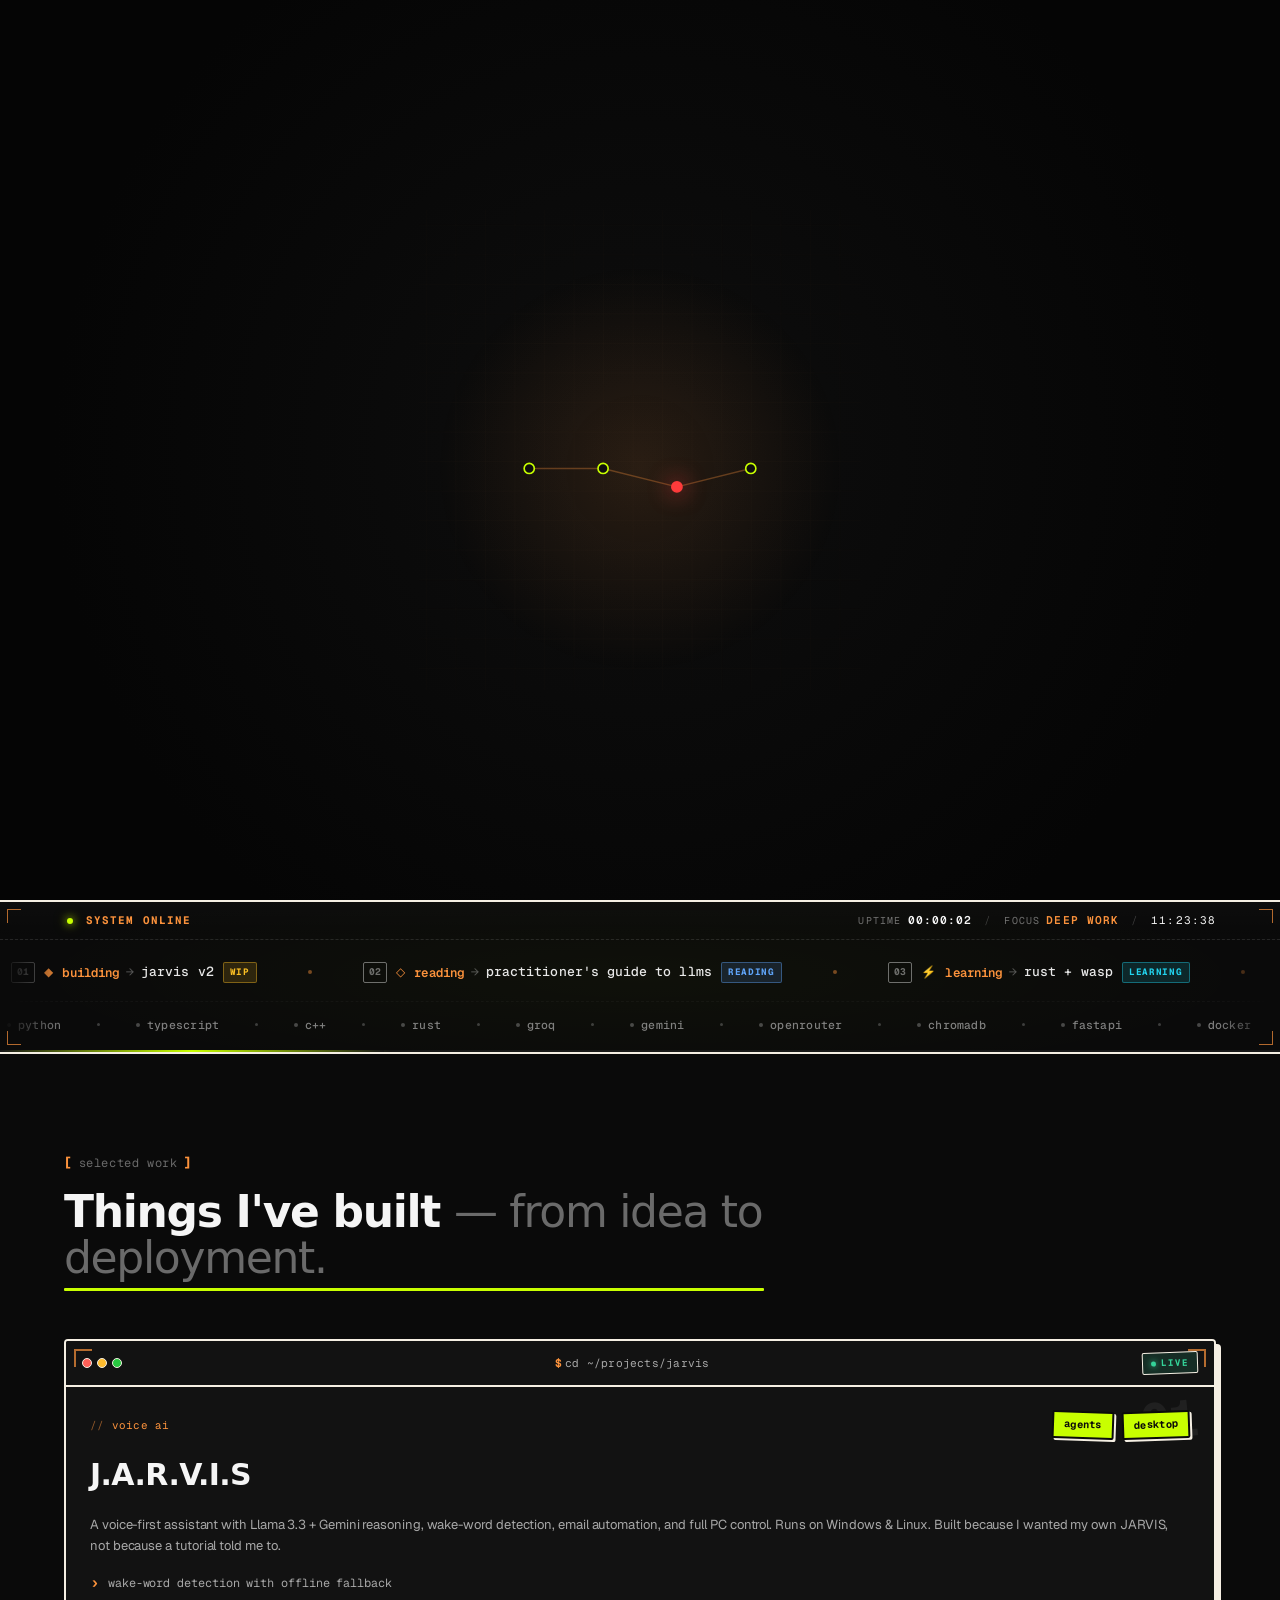
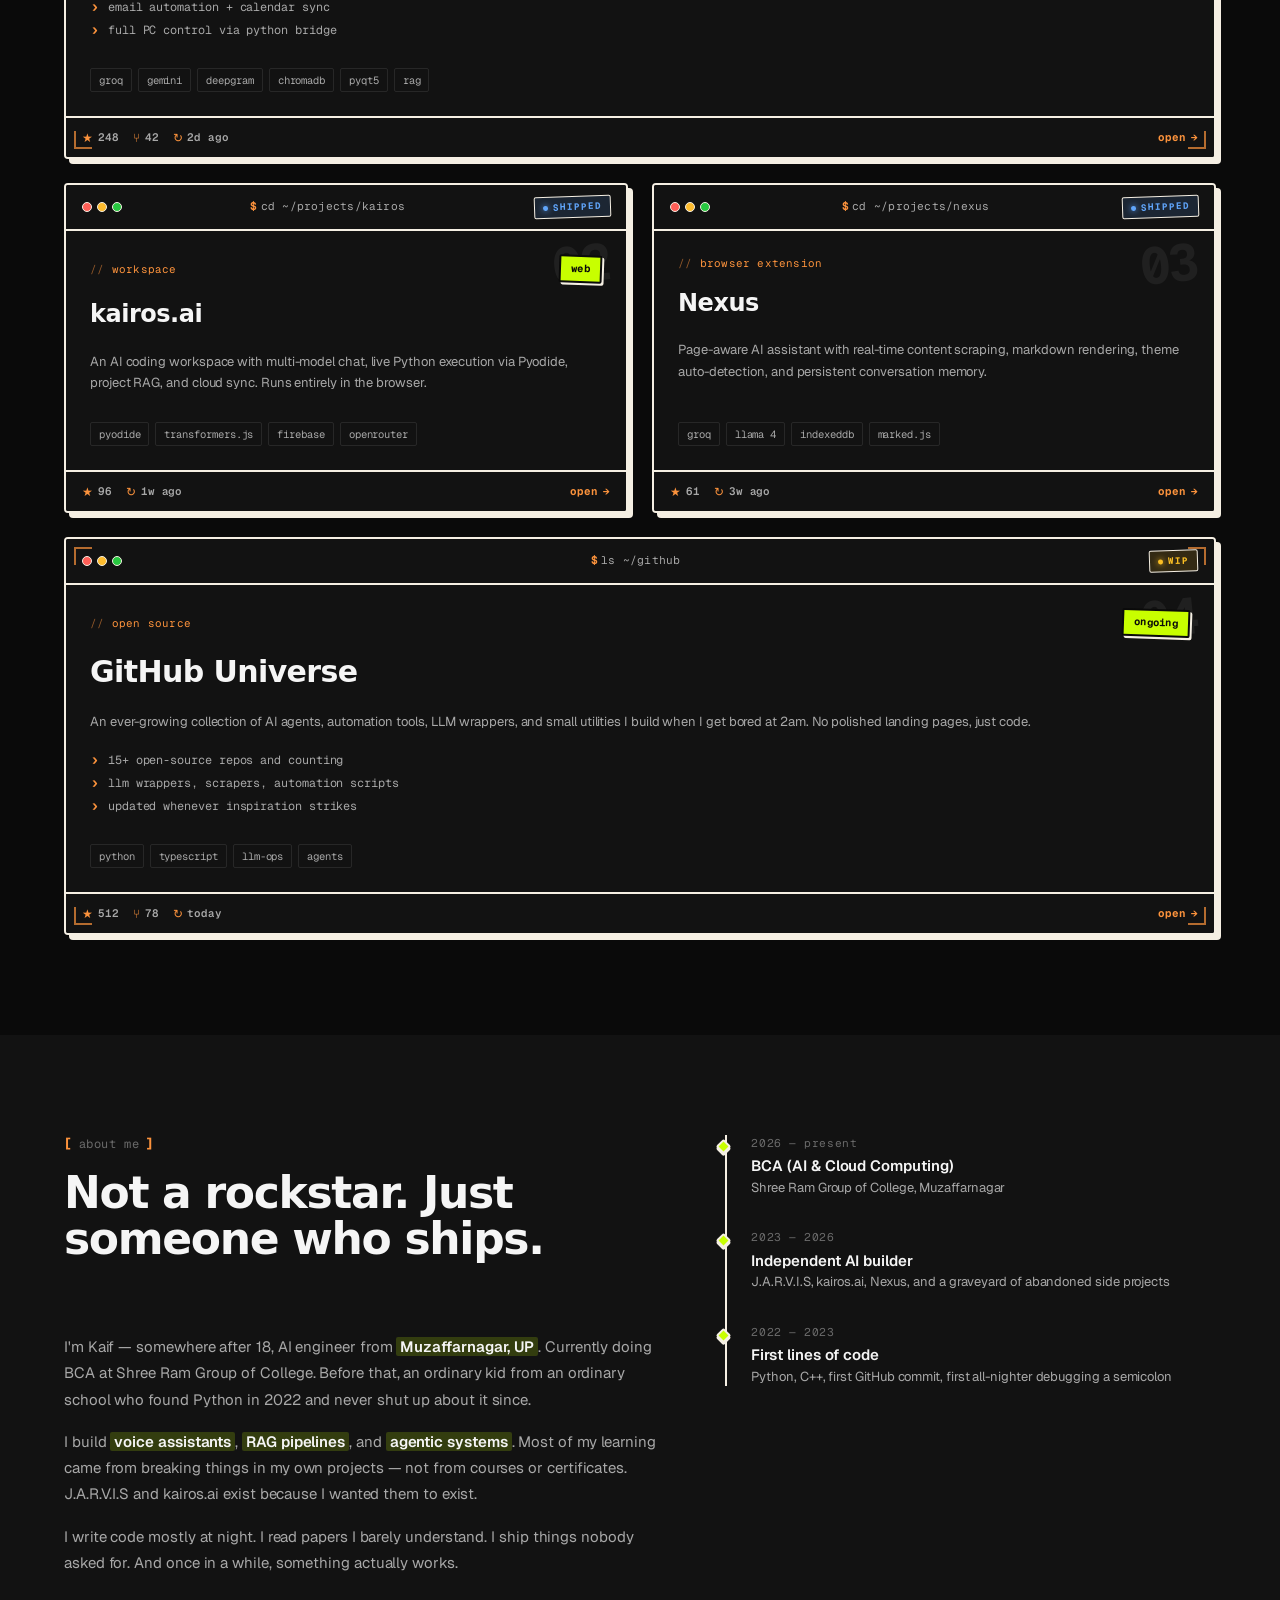
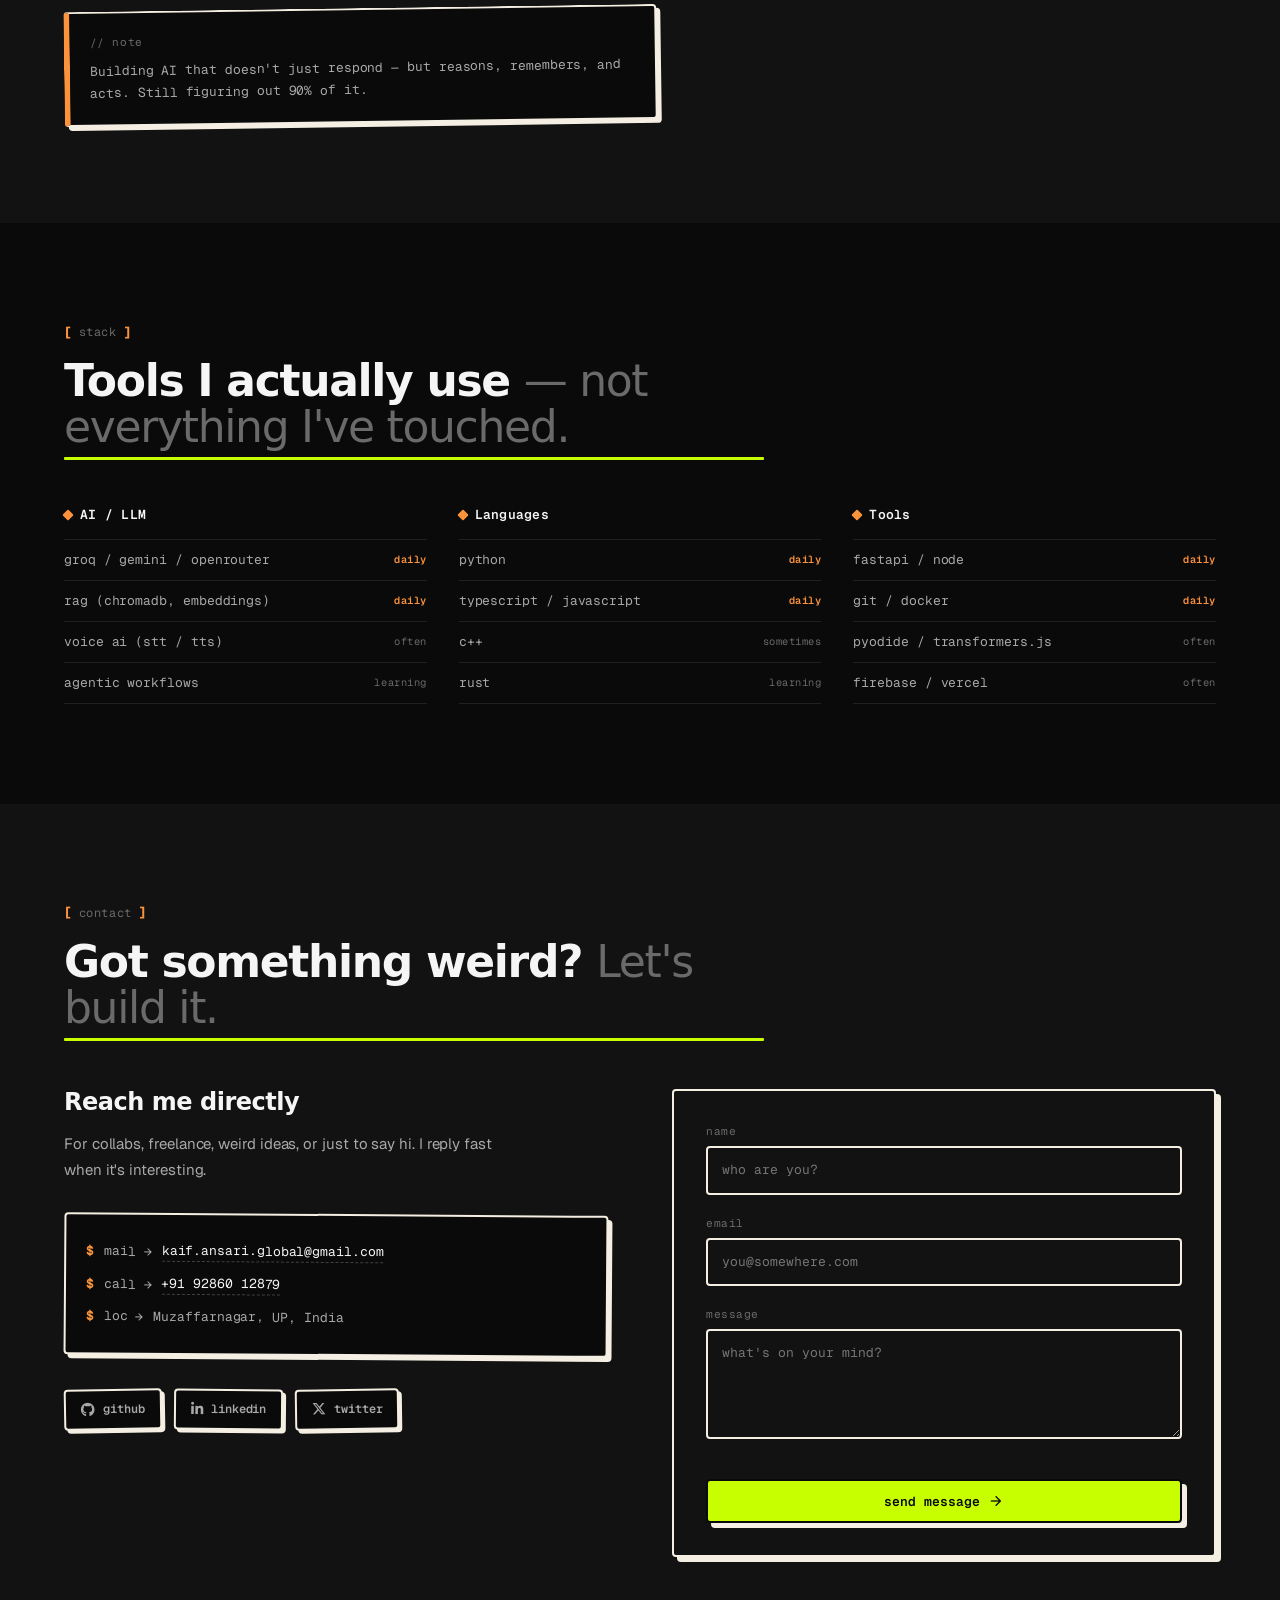
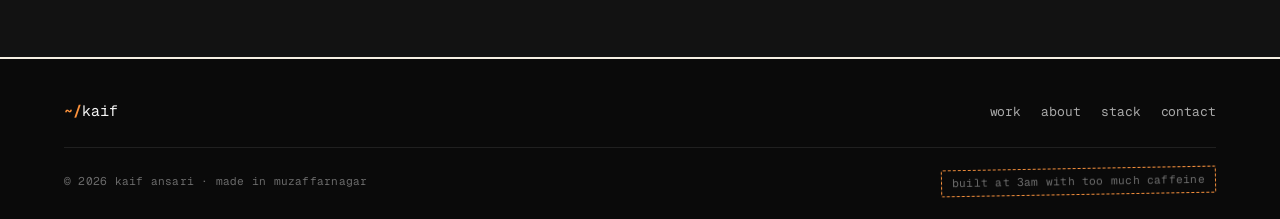
==== commit 464ea79f: "feat(ui): neubrutalist overhaul with theme-aware preloader/cursor, Clash Display typography, magneti" ====
--- a/index.html
+++ b/index.html
@@ -49,7 +49,8 @@
 }
 </script>
 
-<link href="https://fonts.googleapis.com/css2?family=Bricolage+Grotesque:opsz,wght@12..96,400;12..96,500;12..96,600;12..96,700;12..96,800&family=Outfit:wght@400;500;600;700&family=Space+Mono:wght@400;700&display=swap" rel="stylesheet" />
+<link href="https://api.fontshare.com/v2/css?f[]=clash-display@400,500,600,700&display=swap" rel="stylesheet" />
+<link href="https://fonts.googleapis.com/css2?family=Geist:wght@400;500;600;700&family=Geist+Mono:wght@400;500;600;700&display=swap" rel="stylesheet" />
 <link href="https://fonts.googleapis.com/css2?family=Material+Icons+Round&display=swap" rel="stylesheet" />
 <link rel="stylesheet" href="https://cdnjs.cloudflare.com/ajax/libs/font-awesome/6.5.1/css/all.min.css" />
 
@@ -760,5 +761,9 @@
 <script src="modules/footer-year.js"></script>
 <script src="modules/reveal.js"></script>
 <script src="modules/marquee.js"></script>
+<script src="modules/cursor.js"></script>
+<script src="modules/magnetic.js"></script>
+<script src="modules/scramble.js"></script>
+<script src="modules/parallax.js"></script>
 </body>
 </html>
--- a/css/variables.css
+++ b/css/variables.css
@@ -54,9 +54,9 @@
     --radius-lg: 10px;
     --radius-full: 999px;
 
-    --font-display: 'Bricolage Grotesque', system-ui, sans-serif;
-    --font-body: 'Outfit', -apple-system, BlinkMacSystemFont, sans-serif;
-    --font-mono: 'Space Mono', 'Courier New', monospace;
+    --font-display: 'Clash Display', system-ui, sans-serif;
+    --font-body: 'Geist', -apple-system, BlinkMacSystemFont, sans-serif;
+    --font-mono: 'Geist Mono', 'Courier New', monospace;
 
     --fs-xs: 0.75rem;
     --fs-sm: 0.8125rem;
@@ -106,6 +106,9 @@
 
     --accent-symbol: #c2410c;
 
+    --cursor-color: #0a0a0a;
+    --cursor-glow: 0 0 0 transparent;
+
     --pl-bg-1: #f2ece0;
     --pl-bg-2: #e6e0d2;
     --pl-brand-fill: #0a0a0a;
@@ -149,6 +152,9 @@
 
     --accent-symbol: #fb923c;
 
+    --cursor-color: #f5efe3;
+    --cursor-glow: 0 0 12px rgba(245, 239, 227, 0.45), 0 0 24px rgba(245, 239, 227, 0.18);
+
     --pl-bg-1: #0e0e0e;
     --pl-bg-2: #050505;
     --pl-brand-fill: #f5efe3;
--- a/css/base.css
+++ b/css/base.css
@@ -98,4 +98,185 @@
 .reveal.revealed {
     opacity: 1;
     transform: translateY(0);
+}
+.cursor-dot,
+.cursor-ring {
+    position: fixed;
+    top: 0;
+    left: 0;
+    pointer-events: none;
+    z-index: 99999;
+    border-radius: 50%;
+    opacity: 0;
+    will-change: translate, width, height, opacity, transform;
+}
+
+.cursor-dot {
+    width: 6px;
+    height: 6px;
+    background-color: var(--cursor-color);
+    margin-left: -3px;
+    margin-top: -3px;
+    box-shadow: var(--cursor-glow);
+    transition:
+        opacity 0.25s ease,
+        width 0.35s cubic-bezier(0.34, 1.56, 0.64, 1),
+        height 0.35s cubic-bezier(0.34, 1.56, 0.64, 1),
+        margin 0.35s cubic-bezier(0.34, 1.56, 0.64, 1),
+        background-color 0.3s ease,
+        box-shadow 0.3s ease,
+        transform 0.2s ease;
+}
+
+.cursor-ring {
+    width: 34px;
+    height: 34px;
+    border: 1.5px solid var(--cursor-color);
+    margin-left: -17px;
+    margin-top: -17px;
+    transition:
+        opacity 0.3s ease,
+        width 0.4s cubic-bezier(0.34, 1.56, 0.64, 1),
+        height 0.4s cubic-bezier(0.34, 1.56, 0.64, 1),
+        margin 0.4s cubic-bezier(0.34, 1.56, 0.64, 1),
+        border-color 0.3s ease,
+        border-width 0.25s ease,
+        background-color 0.3s ease,
+        box-shadow 0.3s ease,
+        transform 0.2s ease;
+}
+
+.cursor-dot.is-visible,
+.cursor-ring.is-visible {
+    opacity: 1;
+}
+
+.cursor-dot.is-visible {
+    transform: scale(1);
+}
+
+.cursor-ring.is-visible {
+    transform: scale(1);
+}
+
+.cursor-dot.is-clicking {
+    transform: scale(0.5);
+}
+
+.cursor-ring.is-clicking {
+    transform: scale(0.7);
+}
+
+.cursor-dot.is-link {
+    opacity: 1;
+    transform: scale(1);
+    width: 6px;
+    height: 6px;
+    margin-left: -3px;
+    margin-top: -3px;
+    background-color: var(--cursor-color);
+    box-shadow: none;
+}
+
+.cursor-ring.is-link {
+    width: 52px;
+    height: 52px;
+    margin-left: -26px;
+    margin-top: -26px;
+    background-color: transparent;
+    border-color: var(--cursor-color);
+    border-width: 2px;
+}
+
+[data-theme="dark"] .cursor-ring.is-link {
+    box-shadow: 0 0 14px rgba(245, 239, 227, 0.18);
+}
+
+.cursor-dot.is-card {
+    width: 4px;
+    height: 4px;
+    margin-left: -2px;
+    margin-top: -2px;
+    background-color: var(--accent-symbol);
+    box-shadow: none;
+}
+
+.cursor-ring.is-card {
+    width: 64px;
+    height: 64px;
+    margin-left: -32px;
+    margin-top: -32px;
+    border: 1.5px dashed var(--accent-symbol);
+    animation: cursorSpin 10s linear infinite;
+}
+
+[data-theme="dark"] .cursor-ring.is-card {
+    box-shadow: 0 0 20px rgba(251, 146, 60, 0.25);
+}
+
+@keyframes cursorSpin {
+    from { rotate: 0deg; }
+    to { rotate: 360deg; }
+}
+
+.cursor-dot.is-text {
+    width: 2px;
+    height: 22px;
+    margin-left: -1px;
+    margin-top: -11px;
+    border-radius: 1px;
+    background-color: var(--cursor-color);
+    box-shadow: none;
+    animation: cursorBlink 1s step-end infinite;
+}
+
+.cursor-ring.is-text {
+    opacity: 0;
+    transform: scale(0);
+}
+
+@keyframes cursorBlink {
+    0%, 49% { opacity: 1; }
+    50%, 100% { opacity: 0; }
+}
+
+.cursor-dot.is-image {
+    width: 4px;
+    height: 4px;
+    margin-left: -2px;
+    margin-top: -2px;
+    background-color: var(--accent-symbol);
+    box-shadow: none;
+}
+
+.cursor-ring.is-image {
+    width: 72px;
+    height: 72px;
+    margin-left: -36px;
+    margin-top: -36px;
+    border-color: var(--accent-symbol);
+    border-width: 2px;
+}
+
+[data-theme="dark"] .cursor-ring.is-image {
+    box-shadow: 0 0 20px rgba(251, 146, 60, 0.3);
+}
+
+@media (hover: none), (pointer: coarse) {
+    .cursor-dot,
+    .cursor-ring {
+        display: none !important;
+    }
+}
+
+@media (prefers-reduced-motion: reduce) {
+    .cursor-dot,
+    .cursor-ring {
+        display: none !important;
+    }
+}
+
+body.has-custom-cursor,
+body.has-custom-cursor * {
+    cursor: none !important;
 }
--- a/css/components/navbar.css
+++ b/css/components/navbar.css
@@ -118,7 +118,7 @@
     background: var(--accent);
     color: var(--accent-ink);
     border-color: var(--accent-ink);
-    transform: translate(-2px, -2px);
+    transform: translate(calc(-2px + var(--mag-x, 0px)), calc(-2px + var(--mag-y, 0px)));
     box-shadow: 5px 5px 0 var(--nb-shadow);
 }
 
--- a/css/components/buttons.css
+++ b/css/components/buttons.css
@@ -42,7 +42,7 @@
 .btn-primary:hover,
 .btn-ghost:hover,
 .btn-outline:hover {
-    transform: translate(-2px, -2px);
+    transform: translate(calc(-2px + var(--mag-x, 0px)), calc(-2px + var(--mag-y, 0px)));
     box-shadow: var(--nb-shadow-hover) var(--nb-shadow-hover) 0 var(--nb-shadow);
 }
 
--- a/css/sections/hero.css
+++ b/css/sections/hero.css
@@ -150,11 +150,14 @@
     position: relative;
     width: 100%;
     max-width: 340px;
-    transform: rotate(2deg);
+    transform: rotate(2deg) translateY(var(--hero-py, 0px));
     transition: transform var(--dur-slow) var(--ease-spring);
-}
-
-.hero-photo:hover { transform: rotate(0deg) scale(1.02); }
+    will-change: transform;
+}
+
+.hero-photo:hover {
+    transform: rotate(0deg) scale(1.02) translateY(var(--hero-py, 0px));
+}
 
 .hero-photo-frame {
     position: relative;
--- a/css/sections/work.css
+++ b/css/sections/work.css
@@ -45,6 +45,28 @@
     letter-spacing: -0.03em;
     line-height: 1.05;
     max-width: 700px;
+    position: relative;
+    width: fit-content;
+    padding-bottom: 10px;
+}
+
+.section-title::after {
+    content: '';
+    position: absolute;
+    bottom: 0;
+    left: 0;
+    width: 100%;
+    height: 3px;
+    background: var(--accent);
+    border-radius: 1px;
+    transform: scaleX(0);
+    transform-origin: left center;
+    transition: transform 0.8s cubic-bezier(0.22, 1, 0.36, 1) 0.2s;
+}
+
+.reveal.revealed .section-title::after,
+.section-title.revealed::after {
+    transform: scaleX(1);
 }
 
 .section-title .muted { color: var(--text-muted); font-weight: var(--fw-regular); }
--- a/css/sections/contact.css
+++ b/css/sections/contact.css
@@ -105,7 +105,7 @@
     color: var(--accent-ink);
     background: var(--accent);
     border-color: var(--accent-ink);
-    transform: translate(-2px, -2px) rotate(0) scale(1.03);
+    transform: translate(calc(-2px + var(--mag-x, 0px)), calc(-2px + var(--mag-y, 0px))) rotate(0) scale(1.03);
     box-shadow: 5px 5px 0 var(--nb-shadow);
 }
 
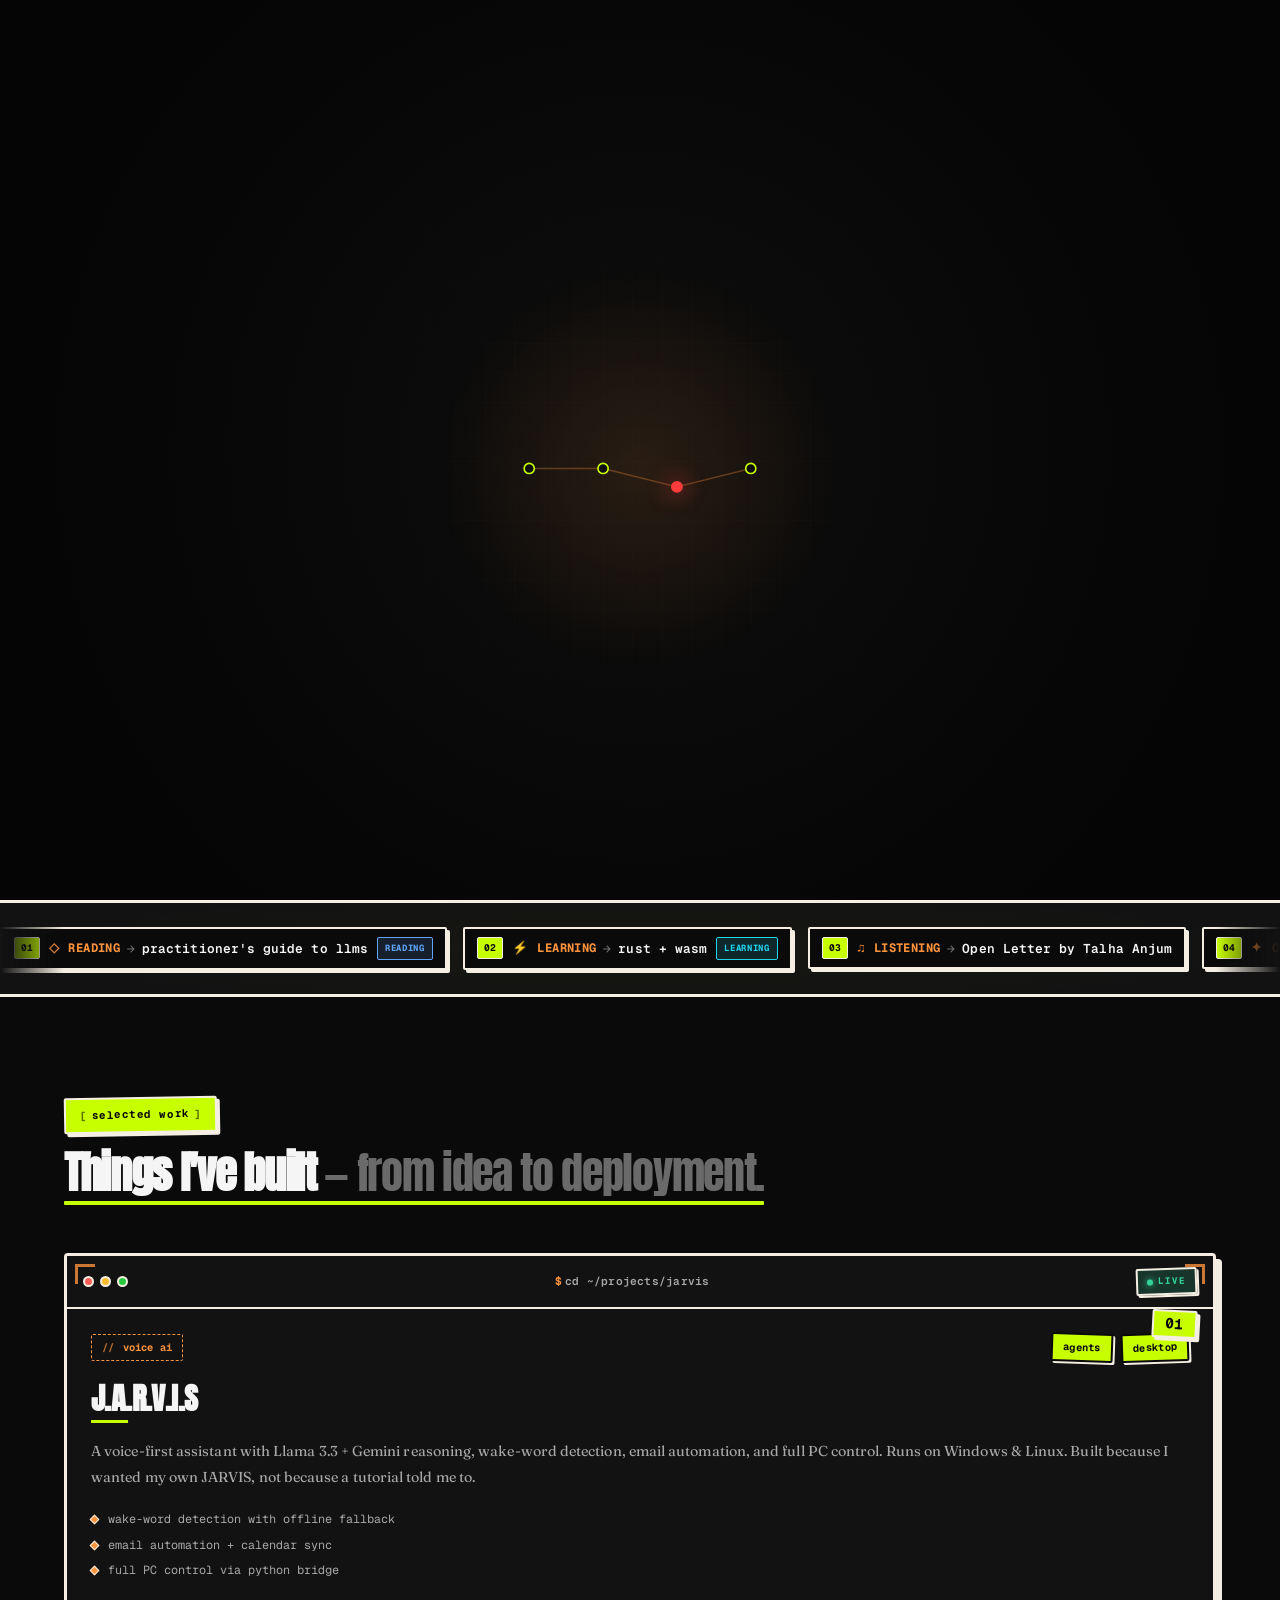
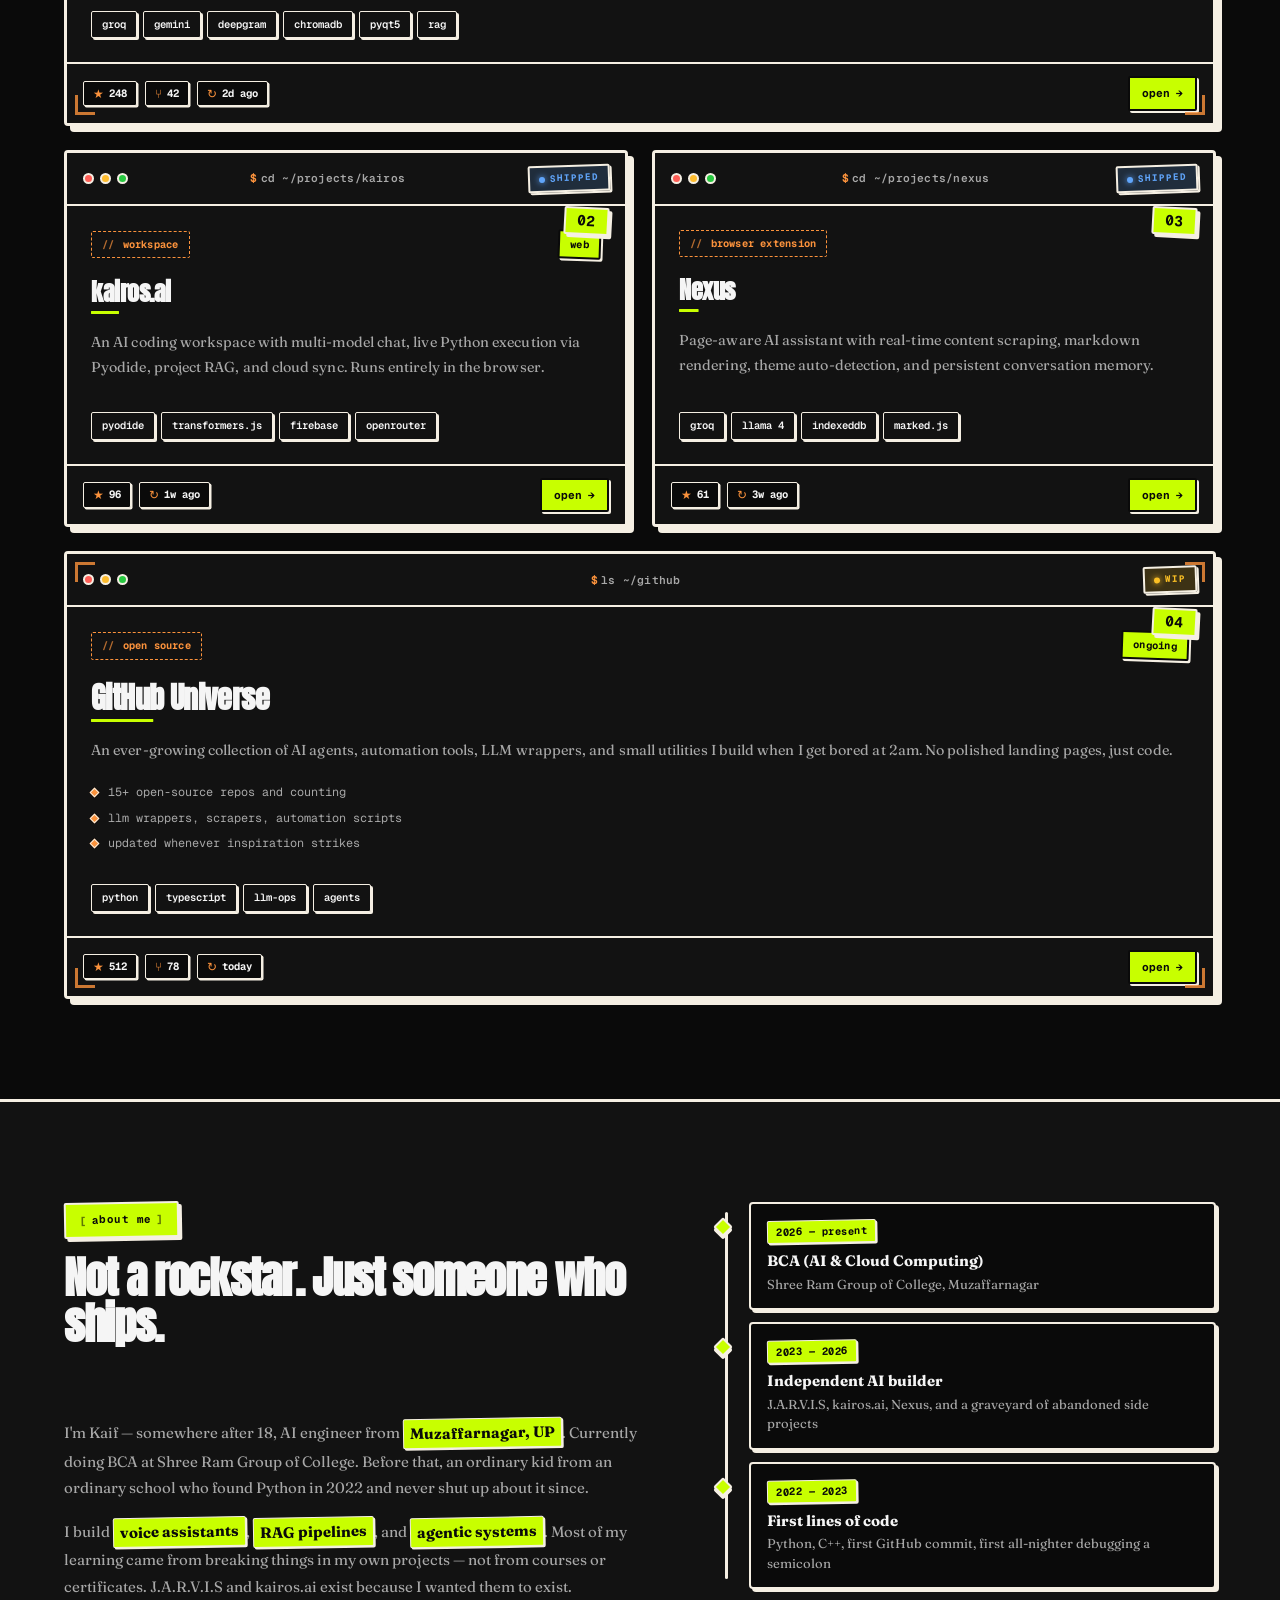
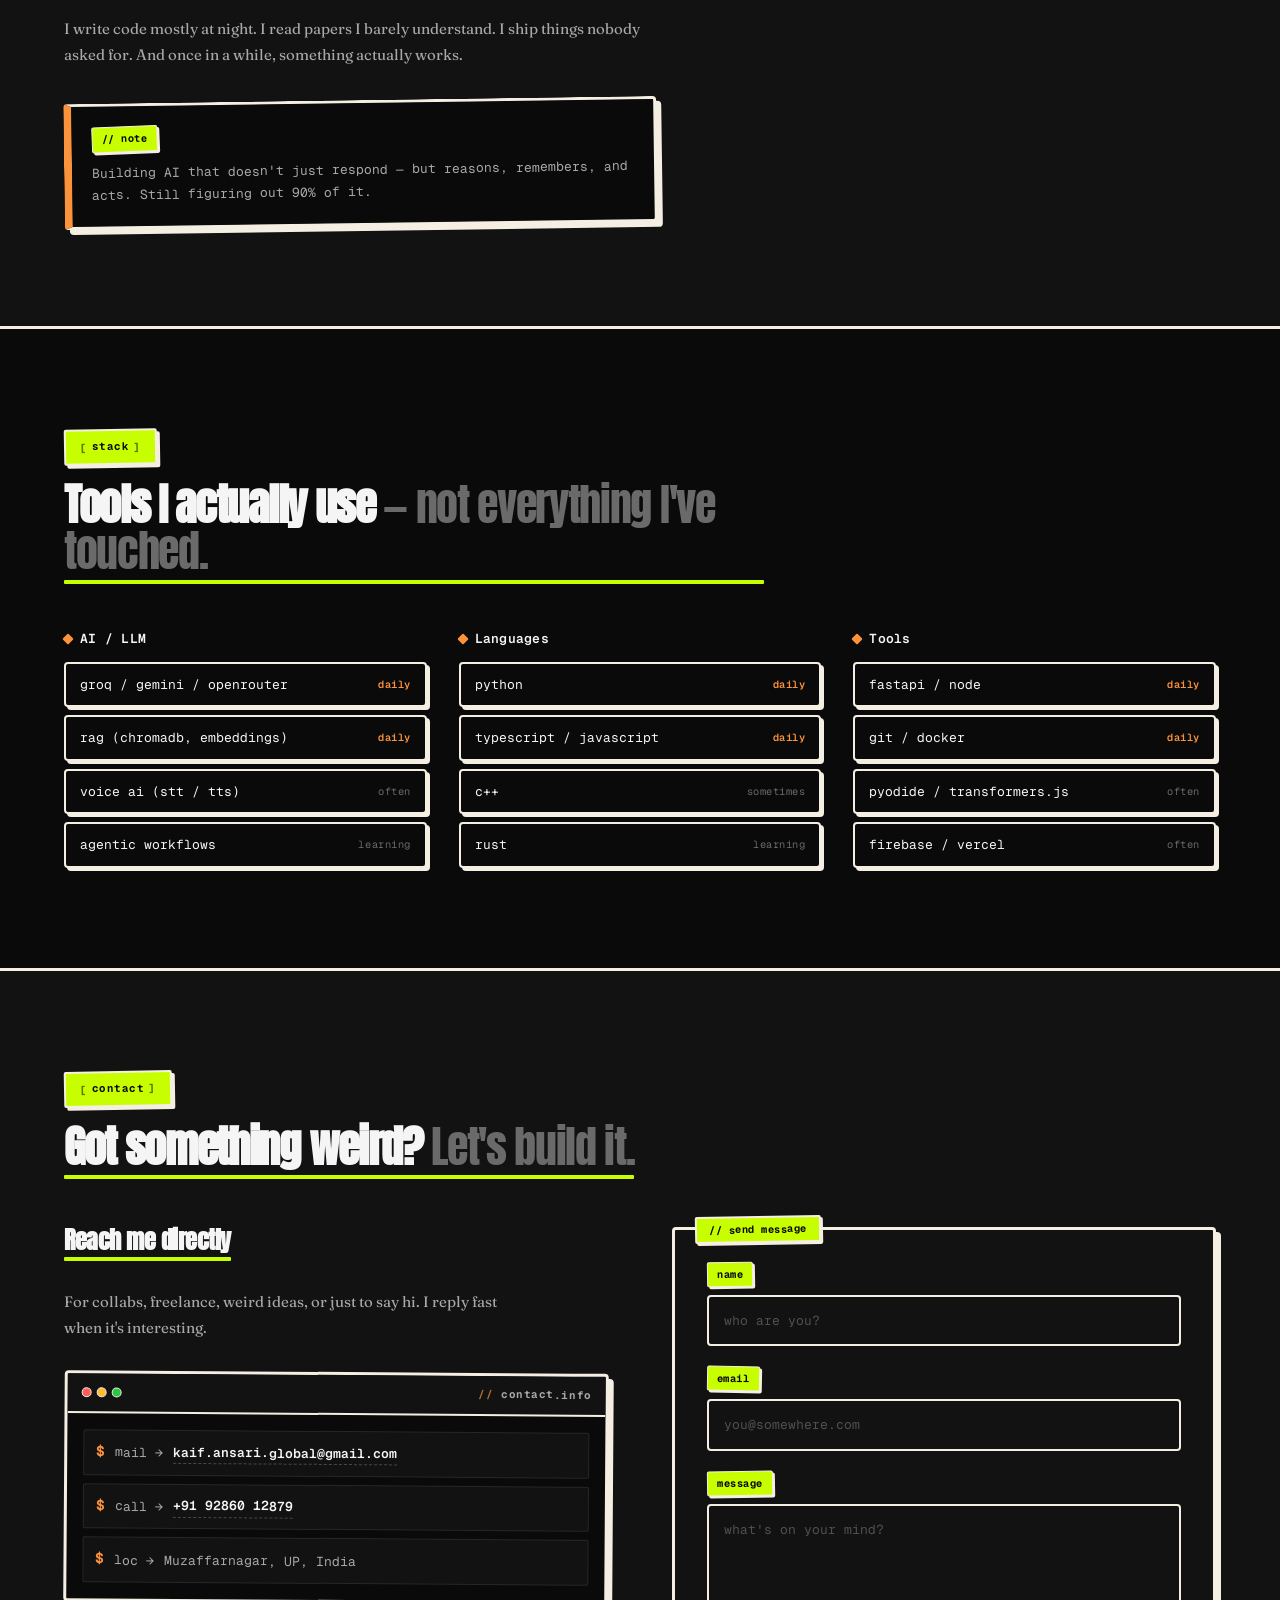
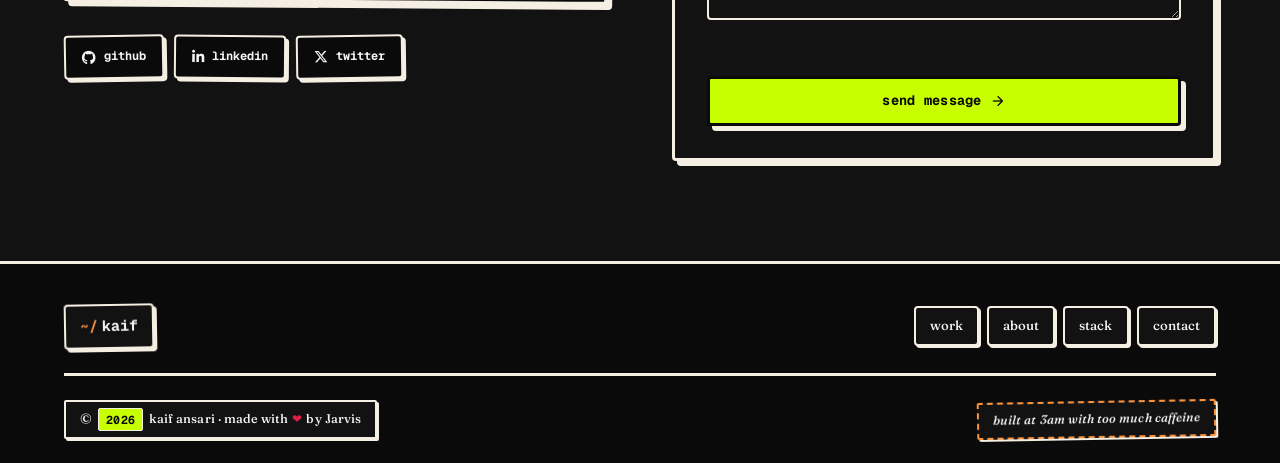
==== commit c32affd2: "Initial Commit" ====
--- a/index.html
+++ b/index.html
@@ -49,8 +49,7 @@
 }
 </script>
 
-<link href="https://api.fontshare.com/v2/css?f[]=clash-display@400,500,600,700&display=swap" rel="stylesheet" />
-<link href="https://fonts.googleapis.com/css2?family=Geist:wght@400;500;600;700&family=Geist+Mono:wght@400;500;600;700&display=swap" rel="stylesheet" />
+<link href="https://fonts.googleapis.com/css2?family=Anton&family=Fraunces:opsz,wght@9..144,400;9..144,500;9..144,600&family=Geist+Mono:wght@400;500;600;700&display=swap" rel="stylesheet" />
 <link href="https://fonts.googleapis.com/css2?family=Material+Icons+Round&display=swap" rel="stylesheet" />
 <link rel="stylesheet" href="https://cdnjs.cloudflare.com/ajax/libs/font-awesome/6.5.1/css/all.min.css" />
 
@@ -201,7 +200,7 @@
 <span class="stat-label">projects built</span>
 </div>
 <div class="stat">
-<span class="stat-number" data-target="5">0</span>
+<span class="stat-number" data-target="10">0</span>
 <span class="stat-label">public repos</span>
 </div>
 </div>
@@ -218,201 +217,69 @@
 </section>
 
 <div class="marquee" id="marquee" aria-hidden="true">
-<span class="marquee-corner tl"></span>
-<span class="marquee-corner tr"></span>
-<span class="marquee-corner bl"></span>
-<span class="marquee-corner br"></span>
-
-<div class="marquee-header">
-<div class="marquee-live">
-<span class="live-indicator">
-<span class="live-ring"></span>
-<span class="live-ring ring-2"></span>
-<span class="live-core"></span>
-</span>
-<span class="live-text">system online</span>
-</div>
-<div class="marquee-meta">
-<span class="meta-item">
-<span class="meta-key">uptime</span>
-<span class="meta-val" id="marqueeUptime">00:00:00</span>
-</span>
-<span class="meta-sep">/</span>
-<span class="meta-item">
-<span class="meta-key">focus</span>
-<span class="meta-val accent">deep work</span>
-</span>
-<span class="meta-sep">/</span>
-<span class="meta-item meta-time" id="marqueeTime">--:--:--</span>
-</div>
-</div>
-
-<div class="marquee-track marquee-track-primary">
+<div class="marquee-track">
 <div class="marquee-row">
 <span class="marquee-item">
 <span class="item-idx">01</span>
-<span class="item-icon">◆</span>
-<span class="item-key">building</span>
-<span class="item-arrow">→</span>
-<span class="item-value">jarvis v2</span>
-<span class="item-badge wip">wip</span>
-</span>
-<span class="marquee-sep"></span>
-<span class="marquee-item">
-<span class="item-idx">02</span>
 <span class="item-icon">◇</span>
 <span class="item-key">reading</span>
 <span class="item-arrow">→</span>
 <span class="item-value">practitioner's guide to llms</span>
 <span class="item-badge read">reading</span>
 </span>
-<span class="marquee-sep"></span>
-<span class="marquee-item">
-<span class="item-idx">03</span>
+<span class="marquee-item">
+<span class="item-idx">02</span>
 <span class="item-icon">⚡</span>
 <span class="item-key">learning</span>
 <span class="item-arrow">→</span>
-<span class="item-value">rust + wasp</span>
+<span class="item-value">rust + wasm</span>
 <span class="item-badge learn">learning</span>
 </span>
-<span class="marquee-sep"></span>
-<span class="marquee-item">
-<span class="item-idx">04</span>
+<span class="marquee-item">
+<span class="item-idx">03</span>
 <span class="item-icon">♫</span>
 <span class="item-key">listening</span>
 <span class="item-arrow">→</span>
 <span class="item-value">Open Letter by Talha Anjum</span>
 </span>
-<span class="marquee-sep"></span>
-<span class="marquee-item">
-<span class="item-idx">05</span>
+<span class="marquee-item">
+<span class="item-idx">04</span>
 <span class="item-icon">✦</span>
 <span class="item-key">obsessed</span>
 <span class="item-arrow">→</span>
 <span class="item-value">agentic workflows</span>
 </span>
-<span class="marquee-sep"></span>
-<span class="marquee-item">
-<span class="item-idx">06</span>
-<span class="item-icon">●</span>
-<span class="item-key">last commit</span>
-<span class="item-arrow">→</span>
-<span class="item-value">3h ago</span>
-<span class="item-badge ok">ok</span>
-</span>
-<span class="marquee-sep"></span>
-
 <span class="marquee-item">
 <span class="item-idx">01</span>
-<span class="item-icon">◆</span>
-<span class="item-key">building</span>
-<span class="item-arrow">→</span>
-<span class="item-value">jarvis v2</span>
-<span class="item-badge wip">wip</span>
-</span>
-<span class="marquee-sep"></span>
-<span class="marquee-item">
-<span class="item-idx">02</span>
 <span class="item-icon">◇</span>
 <span class="item-key">reading</span>
 <span class="item-arrow">→</span>
 <span class="item-value">practitioner's guide to llms</span>
 <span class="item-badge read">reading</span>
 </span>
-<span class="marquee-sep"></span>
-<span class="marquee-item">
-<span class="item-idx">03</span>
+<span class="marquee-item">
+<span class="item-idx">02</span>
 <span class="item-icon">⚡</span>
 <span class="item-key">learning</span>
 <span class="item-arrow">→</span>
 <span class="item-value">rust + wasm</span>
 <span class="item-badge learn">learning</span>
 </span>
-<span class="marquee-sep"></span>
-<span class="marquee-item">
-<span class="item-idx">04</span>
+<span class="marquee-item">
+<span class="item-idx">03</span>
 <span class="item-icon">♫</span>
 <span class="item-key">listening</span>
 <span class="item-arrow">→</span>
-<span class="item-value">arctic monkeys on loop</span>
-</span>
-<span class="marquee-sep"></span>
-<span class="marquee-item">
-<span class="item-idx">05</span>
+<span class="item-value">Open Letter by Talha Anjum</span>
+</span>
+<span class="marquee-item">
+<span class="item-idx">04</span>
 <span class="item-icon">✦</span>
 <span class="item-key">obsessed</span>
 <span class="item-arrow">→</span>
 <span class="item-value">agentic workflows</span>
 </span>
-<span class="marquee-sep"></span>
-<span class="marquee-item">
-<span class="item-idx">06</span>
-<span class="item-icon">●</span>
-<span class="item-key">last commit</span>
-<span class="item-arrow">→</span>
-<span class="item-value">3h ago</span>
-<span class="item-badge ok">ok</span>
-</span>
-<span class="marquee-sep"></span>
-</div>
-</div>
-
-<div class="marquee-track marquee-track-secondary">
-<div class="marquee-row">
-<span class="marquee-item"><span class="item-bullet"></span><span class="item-value">python</span></span>
-<span class="marquee-sep"></span>
-<span class="marquee-item"><span class="item-bullet"></span><span class="item-value">typescript</span></span>
-<span class="marquee-sep"></span>
-<span class="marquee-item"><span class="item-bullet"></span><span class="item-value">c++</span></span>
-<span class="marquee-sep"></span>
-<span class="marquee-item"><span class="item-bullet"></span><span class="item-value">rust</span></span>
-<span class="marquee-sep"></span>
-<span class="marquee-item"><span class="item-bullet"></span><span class="item-value">groq</span></span>
-<span class="marquee-sep"></span>
-<span class="marquee-item"><span class="item-bullet"></span><span class="item-value">gemini</span></span>
-<span class="marquee-sep"></span>
-<span class="marquee-item"><span class="item-bullet"></span><span class="item-value">openrouter</span></span>
-<span class="marquee-sep"></span>
-<span class="marquee-item"><span class="item-bullet"></span><span class="item-value">chromadb</span></span>
-<span class="marquee-sep"></span>
-<span class="marquee-item"><span class="item-bullet"></span><span class="item-value">fastapi</span></span>
-<span class="marquee-sep"></span>
-<span class="marquee-item"><span class="item-bullet"></span><span class="item-value">docker</span></span>
-<span class="marquee-sep"></span>
-<span class="marquee-item"><span class="item-bullet"></span><span class="item-value">vercel</span></span>
-<span class="marquee-sep"></span>
-<span class="marquee-item"><span class="item-bullet"></span><span class="item-value">pyodide</span></span>
-<span class="marquee-sep"></span>
-
-<span class="marquee-item"><span class="item-bullet"></span><span class="item-value">python</span></span>
-<span class="marquee-sep"></span>
-<span class="marquee-item"><span class="item-bullet"></span><span class="item-value">typescript</span></span>
-<span class="marquee-sep"></span>
-<span class="marquee-item"><span class="item-bullet"></span><span class="item-value">c++</span></span>
-<span class="marquee-sep"></span>
-<span class="marquee-item"><span class="item-bullet"></span><span class="item-value">rust</span></span>
-<span class="marquee-sep"></span>
-<span class="marquee-item"><span class="item-bullet"></span><span class="item-value">groq</span></span>
-<span class="marquee-sep"></span>
-<span class="marquee-item"><span class="item-bullet"></span><span class="item-value">gemini</span></span>
-<span class="marquee-sep"></span>
-<span class="marquee-item"><span class="item-bullet"></span><span class="item-value">openrouter</span></span>
-<span class="marquee-sep"></span>
-<span class="marquee-item"><span class="item-bullet"></span><span class="item-value">chromadb</span></span>
-<span class="marquee-sep"></span>
-<span class="marquee-item"><span class="item-bullet"></span><span class="item-value">fastapi</span></span>
-<span class="marquee-sep"></span>
-<span class="marquee-item"><span class="item-bullet"></span><span class="item-value">docker</span></span>
-<span class="marquee-sep"></span>
-<span class="marquee-item"><span class="item-bullet"></span><span class="item-value">vercel</span></span>
-<span class="marquee-sep"></span>
-<span class="marquee-item"><span class="item-bullet"></span><span class="item-value">pyodide</span></span>
-<span class="marquee-sep"></span>
-</div>
-</div>
-
-<div class="marquee-progress">
-<span class="marquee-progress-bar"></span>
+</div>
 </div>
 </div>
 
@@ -676,6 +543,11 @@
 <h3>Reach me directly</h3>
 <p>For collabs, freelance, weird ideas, or just to say hi. I reply fast when it's interesting.</p>
 <div class="contact-terminal">
+<div class="contact-terminal-header">
+<div class="contact-terminal-dots"><span></span><span></span><span></span></div>
+<span class="contact-terminal-title">contact.info</span>
+</div>
+<div class="contact-terminal-body">
 <div class="contact-terminal-line">
 <span class="term-symbol">$</span>
 <span>mail →</span>
@@ -690,6 +562,7 @@
 <span class="term-symbol">$</span>
 <span>loc  →</span>
 <span>Muzaffarnagar, UP, India</span>
+</div>
 </div>
 </div>
 <div class="social-row">
@@ -745,7 +618,7 @@
 </div>
 </div>
 <div class="footer-bottom">
-<span>&copy; <span id="footerYear">2026</span> kaif ansari · made in muzaffarnagar</span>
+<span>&copy; <span id="footerYear">2026</span> kaif ansari · made with <span class="footer-heart">❤</span> by Jarvis</span>
 <span>built at 3am with too much caffeine</span>
 </div>
 </div>
--- a/css/variables.css
+++ b/css/variables.css
@@ -54,8 +54,8 @@
     --radius-lg: 10px;
     --radius-full: 999px;
 
-    --font-display: 'Clash Display', system-ui, sans-serif;
-    --font-body: 'Geist', -apple-system, BlinkMacSystemFont, sans-serif;
+    --font-display: 'Anton', 'Impact', system-ui, sans-serif;
+    --font-body: 'Fraunces', Georgia, 'Times New Roman', serif;
     --font-mono: 'Geist Mono', 'Courier New', monospace;
 
     --fs-xs: 0.75rem;
@@ -98,7 +98,7 @@
     --z-modal: 500;
 
     --nb-border: #0a0a0a;
-    --nb-border-w: 2.5px;
+    --nb-border-w: 3px;
     --nb-shadow: #0a0a0a;
     --nb-shadow-offset: 5px;
     --nb-shadow-hover: 8px;
--- a/css/base.css
+++ b/css/base.css
@@ -16,9 +16,9 @@
 body {
     font-family: var(--font-body);
     font-size: var(--fs-base);
-    font-weight: var(--fw-regular);
-    line-height: var(--lh-normal);
-    letter-spacing: -0.005em;
+    font-weight: 400;
+    line-height: 1.65;
+    letter-spacing: 0;
     background: var(--bg-primary);
     color: var(--text-primary);
     overflow-x: clip;
@@ -99,6 +99,13 @@
     opacity: 1;
     transform: translateY(0);
 }
+
+.about,
+.stack,
+.contact {
+    border-top: var(--nb-border-w) solid var(--nb-border);
+}
+
 .cursor-dot,
 .cursor-ring {
     position: fixed;
--- a/css/components/theme-switch.css
+++ b/css/components/theme-switch.css
@@ -1,6 +1,6 @@
 .theme-toggle {
-    width: 36px;
-    height: 36px;
+    width: 40px;
+    height: 40px;
     border-radius: var(--nb-radius);
     background: var(--bg-primary);
     border: 2px solid var(--nb-border);
@@ -9,31 +9,48 @@
     align-items: center;
     justify-content: center;
     cursor: pointer;
-    transition: transform var(--dur-base) var(--ease-out),
-                box-shadow var(--dur-base) var(--ease-out),
-                background-color var(--dur-base) var(--ease-out),
-                border-color var(--dur-base) var(--ease-out),
-                color var(--dur-base) var(--ease-out);
+    transition: transform 0.25s cubic-bezier(0.34, 1.56, 0.64, 1),
+                box-shadow 0.25s ease,
+                background-color 0.2s ease,
+                border-color 0.2s ease,
+                color 0.2s ease;
     color: var(--text-primary);
     flex-shrink: 0;
+    transform: rotate(-2deg);
 }
 
 .theme-toggle:hover {
     background: var(--accent);
     color: var(--accent-ink);
     border-color: var(--accent-ink);
-    transform: translate(-2px, -2px);
+    transform: translate(-2px, -2px) rotate(0);
     box-shadow: 5px 5px 0 var(--nb-shadow);
 }
 
 .theme-toggle:active {
-    transform: translate(3px, 3px);
+    transform: translate(3px, 3px) rotate(0);
     box-shadow: 0 0 0 var(--nb-shadow);
 }
 
-.theme-toggle .material-icons-round { font-size: 18px; }
+.theme-toggle .material-icons-round {
+    font-size: 20px;
+    transition: transform 0.3s cubic-bezier(0.34, 1.56, 0.64, 1);
+}
+
+.theme-toggle:hover .material-icons-round {
+    transform: rotate(180deg) scale(1.1);
+}
+
 .theme-toggle .icon-sun { display: none; }
 .theme-toggle .icon-moon { display: block; }
 
 [data-theme="dark"] .theme-toggle .icon-sun { display: block; }
-[data-theme="dark"] .theme-toggle .icon-moon { display: none; }+[data-theme="dark"] .theme-toggle .icon-moon { display: none; }
+
+@media (max-width: 480px) {
+    .theme-toggle {
+        width: 36px;
+        height: 36px;
+    }
+    .theme-toggle .material-icons-round { font-size: 18px; }
+}
--- a/css/components/navbar.css
+++ b/css/components/navbar.css
@@ -15,7 +15,7 @@
     max-width: 1280px;
     margin: 0 auto;
     padding: 0 5%;
-    height: 64px;
+    height: 68px;
     display: flex;
     align-items: center;
     justify-content: space-between;
@@ -25,32 +25,40 @@
 .nav-logo {
     font-family: var(--font-mono);
     font-size: var(--fs-base);
-    font-weight: var(--fw-medium);
+    font-weight: 700;
     color: var(--text-primary);
     display: inline-flex;
     align-items: center;
     gap: 2px;
     letter-spacing: -0.02em;
-    position: relative;
-    padding-bottom: 2px;
+    padding: 6px 12px;
+    border: 2px solid var(--nb-border);
+    border-radius: var(--nb-radius);
+    background: var(--bg-primary);
+    box-shadow: 3px 3px 0 var(--nb-shadow);
+    transform: rotate(-1.5deg);
+    transition: transform 0.25s cubic-bezier(0.34, 1.56, 0.64, 1),
+                box-shadow 0.25s ease,
+                background-color 0.25s ease,
+                color 0.25s ease;
 }
 
-.nav-logo::after {
-    content: '';
-    position: absolute;
-    bottom: 0;
-    left: 0;
-    width: 100%;
-    height: 2px;
-    background: var(--accent-symbol);
-    transform: scaleX(0);
-    transform-origin: left center;
-    transition: transform 0.35s cubic-bezier(0.22, 1, 0.36, 1);
+.nav-logo:hover {
+    transform: rotate(0) translate(-2px, -2px);
+    box-shadow: 5px 5px 0 var(--nb-shadow);
+    background: var(--accent);
+    color: var(--accent-ink);
 }
 
-.nav-logo:hover::after { transform: scaleX(1); }
+.nav-logo .logo-mark {
+    color: var(--accent-symbol);
+    font-weight: 700;
+    transition: color 0.25s ease;
+}
 
-.nav-logo .logo-mark { color: var(--accent-symbol); font-weight: var(--fw-bold); }
+.nav-logo:hover .logo-mark {
+    color: var(--accent-ink);
+}
 
 .nav-links {
     display: flex;
@@ -62,15 +70,15 @@
     font-family: var(--font-mono);
     font-size: var(--fs-sm);
     font-weight: 600;
-    padding: 8px 14px;
+    padding: 9px 14px;
     border-radius: var(--nb-radius);
     color: var(--text-secondary);
     border: 2px solid transparent;
-    transition: color var(--dur-base) var(--ease-out),
-                background-color var(--dur-base) var(--ease-out),
-                border-color var(--dur-base) var(--ease-out),
-                box-shadow var(--dur-base) var(--ease-out),
-                transform var(--dur-base) var(--ease-out);
+    transition: color 0.2s ease,
+                background-color 0.2s ease,
+                border-color 0.2s ease,
+                box-shadow 0.2s ease,
+                transform 0.25s cubic-bezier(0.34, 1.56, 0.64, 1);
     position: relative;
 }
 
@@ -87,6 +95,12 @@
     background: var(--accent);
     border-color: var(--accent-ink);
     box-shadow: 2px 2px 0 var(--nb-shadow);
+    transform: rotate(-1.5deg);
+}
+
+.nav-link.active-nav:hover {
+    transform: translate(-1px, -1px) rotate(0);
+    box-shadow: 3px 3px 0 var(--nb-shadow);
 }
 
 .nav-actions {
@@ -98,17 +112,19 @@
 .nav-resume {
     font-family: var(--font-mono);
     font-size: var(--fs-sm);
-    font-weight: 600;
-    padding: 8px 15px;
+    font-weight: 700;
+    padding: 9px 16px;
     border: 2px solid var(--nb-border);
     border-radius: var(--nb-radius);
     color: var(--text-primary);
     background: var(--bg-primary);
     box-shadow: 3px 3px 0 var(--nb-shadow);
-    transition: transform var(--dur-base) var(--ease-out),
-                box-shadow var(--dur-base) var(--ease-out),
-                background-color var(--dur-base) var(--ease-out),
-                color var(--dur-base) var(--ease-out);
+    transform: rotate(-1deg);
+    transition: transform 0.25s cubic-bezier(0.34, 1.56, 0.64, 1),
+                box-shadow 0.25s ease,
+                background-color 0.25s ease,
+                color 0.25s ease,
+                border-color 0.25s ease;
     display: inline-flex;
     align-items: center;
     gap: 6px;
@@ -118,16 +134,18 @@
     background: var(--accent);
     color: var(--accent-ink);
     border-color: var(--accent-ink);
-    transform: translate(calc(-2px + var(--mag-x, 0px)), calc(-2px + var(--mag-y, 0px)));
+    transform: translate(calc(-2px + var(--mag-x, 0px)), calc(-2px + var(--mag-y, 0px))) rotate(0);
     box-shadow: 5px 5px 0 var(--nb-shadow);
 }
 
 .nav-resume:active {
-    transform: translate(3px, 3px);
+    transform: translate(3px, 3px) rotate(0);
     box-shadow: 0 0 0 var(--nb-shadow);
 }
 
 @media (max-width: 968px) {
+    .nav-inner { height: 62px; }
     .nav-links { display: none; }
     .nav-resume { display: none; }
+    .nav-logo { padding: 5px 10px; }
 }
--- a/css/components/buttons.css
+++ b/css/components/buttons.css
@@ -4,21 +4,21 @@
     display: inline-flex;
     align-items: center;
     gap: 8px;
-    padding: 12px 22px;
+    padding: 13px 24px;
     font-family: var(--font-mono);
     font-size: var(--fs-sm);
-    font-weight: 600;
+    font-weight: 700;
     border-radius: var(--nb-radius);
     cursor: pointer;
     border: var(--nb-border-w) solid var(--nb-border);
     text-decoration: none;
     line-height: 1;
     position: relative;
-    transition: transform 0.18s cubic-bezier(0.22, 1, 0.36, 1),
-                box-shadow 0.18s cubic-bezier(0.22, 1, 0.36, 1),
-                background-color 0.18s ease,
-                color 0.18s ease,
-                border-color 0.18s ease;
+    transition: transform 0.22s cubic-bezier(0.34, 1.56, 0.64, 1),
+                box-shadow 0.22s cubic-bezier(0.22, 1, 0.36, 1),
+                background-color 0.2s ease,
+                color 0.2s ease,
+                border-color 0.2s ease;
     box-shadow: var(--nb-shadow-offset) var(--nb-shadow-offset) 0 var(--nb-shadow);
 }
 
@@ -36,7 +36,7 @@
 .btn-outline {
     background: transparent;
     color: var(--text-primary);
-    padding: 10px 18px;
+    padding: 11px 20px;
 }
 
 .btn-primary:hover,
@@ -67,6 +67,11 @@
     transition: transform var(--dur-base) var(--ease-out);
 }
 
-.btn-primary:hover .material-icons-round { transform: translateX(3px); }
+.btn-primary:hover .material-icons-round {
+    transform: translateX(3px);
+}
 
-.full-width { width: 100%; justify-content: center; }+.full-width {
+    width: 100%;
+    justify-content: center;
+}
--- a/css/sections/hero.css
+++ b/css/sections/hero.css
@@ -26,59 +26,89 @@
     gap: 8px;
     font-family: var(--font-mono);
     font-size: var(--fs-sm);
-    color: var(--text-secondary);
+    font-weight: 700;
+    color: var(--text-primary);
     margin-bottom: var(--space-6);
-    padding: 7px 13px;
-    border: 2px solid var(--nb-border);
+    padding: 10px 16px;
+    border: 3px solid var(--nb-border);
     border-radius: var(--nb-radius);
     background: var(--bg-primary);
-    box-shadow: 3px 3px 0 var(--nb-shadow);
-    transform: rotate(-1deg);
-    transition: transform 0.25s cubic-bezier(0.34, 1.56, 0.64, 1),
-                box-shadow 0.25s cubic-bezier(0.22, 1, 0.36, 1);
+    box-shadow: 4px 4px 0 var(--nb-shadow);
+    transform: rotate(-1.5deg);
+    transition: transform 0.3s cubic-bezier(0.34, 1.56, 0.64, 1),
+                box-shadow 0.25s ease;
 }
 
 .hero-prompt:hover {
-    transform: rotate(0) translate(-1px, -1px);
-    box-shadow: 5px 5px 0 var(--nb-shadow);
-}
-
-.hero-prompt .prompt-symbol { color: var(--accent-symbol); font-weight: var(--fw-bold); }
+    transform: rotate(0) translate(-2px, -2px);
+    box-shadow: 6px 6px 0 var(--nb-shadow);
+}
+
+.hero-prompt .prompt-symbol { color: var(--accent-symbol); font-weight: 700; }
 
 .hero-prompt .prompt-cursor {
     color: var(--accent-symbol);
     animation: blink 1s step-end infinite;
     margin-left: 2px;
+    font-weight: 700;
 }
 
 .hero-title {
     font-size: clamp(2.5rem, 7vw, 5.5rem);
-    font-weight: var(--fw-bold);
-    line-height: 0.95;
-    letter-spacing: -0.04em;
+    font-weight: 400;
+    line-height: 0.92;
+    letter-spacing: -0.015em;
     margin-bottom: var(--space-6);
+    text-transform: uppercase;
 }
 
 .hero-title .title-accent {
-    display: block;
+    display: inline-block;
     color: var(--text-muted);
     font-weight: var(--fw-regular);
+    margin-top: 12px;
+    padding: 6px 16px;
+    border: 2px dashed var(--nb-border);
+    border-radius: var(--nb-radius);
+    font-size: 0.55em;
+    letter-spacing: 0.01em;
+    transform: rotate(-1deg);
+    background: var(--bg-secondary);
+    box-shadow: 3px 3px 0 var(--nb-shadow);
+    transition: transform 0.3s cubic-bezier(0.34, 1.56, 0.64, 1),
+                box-shadow 0.25s ease;
+}
+
+.hero-title .title-accent:hover {
+    transform: rotate(0);
+    box-shadow: 5px 5px 0 var(--nb-shadow);
 }
 
 .hero-subtitle {
-    font-family: var(--font-mono);
-    font-size: var(--fs-base);
+    font-family: var(--font-body);
+    font-size: 1.05rem;
     color: var(--text-secondary);
     margin-bottom: var(--space-6);
-    max-width: 520px;
-    line-height: 1.6;
+    max-width: 540px;
+    line-height: 1.7;
+    letter-spacing: 0;
 }
 
 .hero-subtitle .highlight {
-    color: var(--text-primary);
-    background: var(--accent-soft);
-    padding: 0 4px;
+    color: var(--accent-ink);
+    background: var(--accent);
+    padding: 2px 8px;
     border-radius: 2px;
+    border: 1.5px solid var(--nb-border);
+    box-shadow: 1.5px 1.5px 0 var(--nb-shadow);
+    font-weight: 700;
+    display: inline-block;
+    transform: rotate(-1deg);
+    transition: transform 0.2s ease;
+}
+
+.hero-subtitle .highlight:hover {
+    transform: rotate(0) scale(1.05);
 }
 
 .hero-actions {
@@ -97,46 +127,58 @@
 .stat {
     display: flex;
     flex-direction: column;
-    gap: 2px;
-    padding: 12px 16px;
-    border: 2px solid var(--nb-border);
+    gap: 4px;
+    padding: 14px 18px;
+    border: 3px solid var(--nb-border);
     border-radius: var(--nb-radius);
     background: var(--bg-primary);
-    box-shadow: 3px 3px 0 var(--nb-shadow);
+    box-shadow: 4px 4px 0 var(--nb-shadow);
     transform: rotate(-1deg);
     transition: transform 0.3s cubic-bezier(0.34, 1.56, 0.64, 1),
-                box-shadow 0.25s cubic-bezier(0.22, 1, 0.36, 1);
+                box-shadow 0.25s cubic-bezier(0.22, 1, 0.36, 1),
+                background-color 0.25s ease;
 }
 
 .stat:nth-child(2) { transform: rotate(1deg); }
 .stat:nth-child(3) { transform: rotate(-1.5deg); }
 
 .stat:hover {
-    transform: rotate(0) translate(-2px, -2px);
-    box-shadow: 5px 5px 0 var(--nb-shadow);
+    transform: rotate(0) translate(-3px, -3px);
+    box-shadow: 7px 7px 0 var(--nb-shadow);
+    background: var(--bg-secondary);
 }
 
 .stat-number {
     font-family: var(--font-mono);
-    font-size: 1.9rem;
+    font-size: 2.1rem;
     font-weight: var(--fw-bold);
     color: var(--text-primary);
     line-height: 1;
+    letter-spacing: -0.02em;
 }
 
 .stat-number::after {
     content: '+';
     color: var(--accent-symbol);
-    margin-left: 2px;
-    font-weight: var(--fw-bold);
+    margin-left: 3px;
+    font-weight: 700;
 }
 
 .stat-label {
     font-family: var(--font-mono);
-    font-size: 0.7rem;
+    font-size: 0.65rem;
+    font-weight: 600;
     color: var(--text-muted);
     text-transform: lowercase;
-    letter-spacing: 0.02em;
+    letter-spacing: 0.05em;
+    padding-top: 4px;
+    border-top: 1.5px dashed var(--border-light);
+    transition: color 0.25s ease, border-color 0.25s ease;
+}
+
+.stat:hover .stat-label {
+    color: var(--text-secondary);
+    border-color: var(--border-strong);
 }
 
 .hero-right {
@@ -150,42 +192,47 @@
     position: relative;
     width: 100%;
     max-width: 340px;
-    transform: rotate(2deg) translateY(var(--hero-py, 0px));
+    transform: rotate(2.5deg) translateY(var(--hero-py, 0px));
     transition: transform var(--dur-slow) var(--ease-spring);
     will-change: transform;
 }
 
 .hero-photo:hover {
-    transform: rotate(0deg) scale(1.02) translateY(var(--hero-py, 0px));
+    transform: rotate(0deg) scale(1.03) translateY(var(--hero-py, 0px));
 }
 
 .hero-photo-frame {
     position: relative;
     background: var(--surface-1);
     padding: 12px 12px 48px;
-    border: var(--nb-border-w) solid var(--nb-border);
-    box-shadow: 8px 8px 0 var(--nb-shadow);
+    border: 3px solid var(--nb-border);
+    box-shadow: 10px 10px 0 var(--nb-shadow);
     border-radius: var(--nb-radius);
-    transition: box-shadow var(--dur-base) var(--ease-out);
+    transition: box-shadow 0.35s cubic-bezier(0.22, 1, 0.36, 1);
 }
 
 .hero-photo:hover .hero-photo-frame {
-    box-shadow: 12px 12px 0 var(--nb-shadow);
+    box-shadow: 15px 15px 0 var(--nb-shadow);
 }
 
 .hero-photo-frame::before {
     content: '';
     position: absolute;
-    top: -13px;
+    top: -15px;
     left: 50%;
-    transform: translateX(-50%) rotate(-3deg);
-    width: 100px;
-    height: 26px;
+    transform: translateX(-50%) rotate(-4deg);
+    width: 110px;
+    height: 28px;
     background: var(--accent);
-    border: 2px solid var(--nb-border);
-    box-shadow: 2px 2px 0 var(--nb-shadow);
+    border: 2.5px solid var(--nb-border);
+    box-shadow: 3px 3px 0 var(--nb-shadow);
     border-radius: 0;
     z-index: 2;
+    transition: transform 0.3s cubic-bezier(0.34, 1.56, 0.64, 1);
+}
+
+.hero-photo:hover .hero-photo-frame::before {
+    transform: translateX(-50%) rotate(0deg);
 }
 
 .hero-photo-frame img {
@@ -195,18 +242,30 @@
     border-radius: var(--radius-xs);
     display: block;
     background: var(--bg-tertiary);
+    border: 1.5px solid var(--nb-border);
 }
 
 .hero-photo-caption {
     position: absolute;
     bottom: 14px;
-    left: 0;
-    right: 0;
-    text-align: center;
+    left: 50%;
+    transform: translateX(-50%) rotate(-1deg);
+    padding: 4px 12px;
     font-family: var(--font-mono);
-    font-size: 0.7rem;
-    color: var(--text-muted);
+    font-size: 0.65rem;
+    font-weight: 700;
+    color: var(--accent-ink);
+    background: var(--accent);
+    border: 1.5px solid var(--nb-border);
+    border-radius: 2px;
     letter-spacing: 0.05em;
+    box-shadow: 2px 2px 0 var(--nb-shadow);
+    white-space: nowrap;
+    transition: transform 0.25s cubic-bezier(0.34, 1.56, 0.64, 1);
+}
+
+.hero-photo:hover .hero-photo-caption {
+    transform: translateX(-50%) rotate(0deg) scale(1.05);
 }
 
 @media (max-width: 968px) {
@@ -217,8 +276,9 @@
         text-align: left;
     }
     .hero-right { justify-content: center; order: -1; }
-    .hero-photo { max-width: 260px; transform: rotate(-2deg); }
+    .hero-photo { max-width: 280px; transform: rotate(-2deg); }
     .hero-title { font-size: clamp(2.25rem, 10vw, 3.5rem); }
+    .hero-title .title-accent { font-size: 0.6em; }
     .hero-actions { flex-direction: column; align-items: stretch; }
     .hero-actions .btn-primary,
     .hero-actions .btn-ghost { justify-content: center; }
@@ -226,7 +286,25 @@
 }
 
 @media (max-width: 480px) {
-    .stat { padding: 10px 13px; }
-    .stat-number { font-size: 1.5rem; }
-    .hero-photo { max-width: 220px; }
+    .hero-prompt {
+        padding: 8px 13px;
+        font-size: 0.75rem;
+    }
+    .hero-title .title-accent {
+        padding: 5px 12px;
+        margin-top: 10px;
+    }
+    .stat {
+        padding: 11px 14px;
+    }
+    .stat-number { font-size: 1.6rem; }
+    .stat-label { font-size: 0.6rem; }
+    .hero-photo { max-width: 240px; }
+    .hero-photo-frame { padding: 10px 10px 42px; }
+    .hero-photo-frame::before {
+        width: 90px;
+        height: 24px;
+        top: -13px;
+    }
+    .hero-photo-caption { font-size: 0.6rem; }
 }
--- a/css/sections/marquee.css
+++ b/css/sections/marquee.css
@@ -1,25 +1,16 @@
 .marquee {
-    --mq-bg: var(--bg-secondary);
     --mq-fg: var(--text-primary);
     --mq-dim: var(--text-secondary);
-    --mq-dim-soft: var(--text-muted);
-    --mq-border: var(--border-light);
-    --mq-border-soft: var(--border-subtle);
-    --mq-hover-bg: var(--accent-soft);
-
-    --badge-wip-fg: #b45309;
-    --badge-wip-bg: rgba(251, 191, 36, 0.18);
+
     --badge-read-fg: #1d4ed8;
     --badge-read-bg: rgba(96, 165, 250, 0.18);
     --badge-learn-fg: #0e7490;
     --badge-learn-bg: rgba(34, 211, 238, 0.18);
-    --badge-ok-fg: #047857;
-    --badge-ok-bg: rgba(52, 211, 153, 0.18);
 
     --marquee-speed: 42s;
 
     position: relative;
-    background: var(--mq-bg);
+    background: var(--bg-secondary);
     color: var(--mq-fg);
     border-top: var(--nb-border-w) solid var(--nb-border);
     border-bottom: var(--nb-border-w) solid var(--nb-border);
@@ -29,22 +20,13 @@
 }
 
 [data-theme="dark"] .marquee {
-    --mq-bg: #0a0a0a;
     --mq-fg: #f5f5f5;
     --mq-dim: rgba(255, 255, 255, 0.42);
-    --mq-dim-soft: rgba(255, 255, 255, 0.22);
-    --mq-border: rgba(255, 255, 255, 0.1);
-    --mq-border-soft: rgba(255, 255, 255, 0.06);
-    --mq-hover-bg: rgba(200, 255, 0, 0.14);
-
-    --badge-wip-fg: #fbbf24;
-    --badge-wip-bg: rgba(251, 191, 36, 0.14);
+
     --badge-read-fg: #60a5fa;
     --badge-read-bg: rgba(96, 165, 250, 0.14);
     --badge-learn-fg: #22d3ee;
     --badge-learn-bg: rgba(34, 211, 238, 0.14);
-    --badge-ok-fg: #34d399;
-    --badge-ok-bg: rgba(52, 211, 153, 0.14);
 }
 
 .marquee::before {
@@ -72,188 +54,25 @@
     z-index: 3;
 }
 
-.marquee-corner {
-    position: absolute;
-    width: 14px;
-    height: 14px;
-    color: var(--accent-symbol);
-    opacity: 0.7;
-    pointer-events: none;
-    z-index: 4;
-}
-
-.marquee-corner.tl {
-    top: 7px; left: 7px;
-    border-top: 1.5px solid currentColor;
-    border-left: 1.5px solid currentColor;
-}
-.marquee-corner.tr {
-    top: 7px; right: 7px;
-    border-top: 1.5px solid currentColor;
-    border-right: 1.5px solid currentColor;
-}
-.marquee-corner.bl {
-    bottom: 7px; left: 7px;
-    border-bottom: 1.5px solid currentColor;
-    border-left: 1.5px solid currentColor;
-}
-.marquee-corner.br {
-    bottom: 7px; right: 7px;
-    border-bottom: 1.5px solid currentColor;
-    border-right: 1.5px solid currentColor;
-}
-
-.marquee-header {
-    display: flex;
-    justify-content: space-between;
-    align-items: center;
-    gap: var(--space-4);
-    padding: 10px 5%;
-    border-bottom: 1px dashed var(--mq-border);
-    font-size: 0.68rem;
-    letter-spacing: 0.1em;
-    text-transform: uppercase;
-    position: relative;
-    z-index: 2;
-    background: linear-gradient(180deg, rgba(255, 255, 255, 0.015), transparent);
-}
-
-.marquee-live {
-    display: inline-flex;
-    align-items: center;
-    gap: 10px;
-    color: var(--accent-symbol);
-    font-weight: 700;
-    flex-shrink: 0;
-}
-
-.live-indicator {
-    position: relative;
-    width: 12px;
-    height: 12px;
-    display: inline-flex;
-    align-items: center;
-    justify-content: center;
-    flex-shrink: 0;
-}
-
-.live-core {
-    width: 6px;
-    height: 6px;
-    border-radius: 50%;
-    background: var(--accent);
-    box-shadow: 0 0 8px var(--accent), 0 0 16px var(--accent-glow);
-    animation: livePulse 1.6s ease-in-out infinite;
-    position: relative;
-    z-index: 2;
-}
-
-.live-ring {
-    position: absolute;
-    inset: 0;
-    border-radius: 50%;
-    border: 1px solid var(--accent);
-    opacity: 0;
-    animation: ringExpand 2s ease-out infinite;
-    pointer-events: none;
-}
-
-.live-ring.ring-2 {
-    animation-delay: 1s;
-}
-
-.marquee-meta {
-    display: flex;
-    align-items: center;
-    gap: 12px;
-    flex-wrap: wrap;
-    justify-content: flex-end;
-    min-width: 0;
-}
-
-.meta-item {
-    display: inline-flex;
-    align-items: baseline;
-    gap: 6px;
-    white-space: nowrap;
-}
-
-.meta-key {
-    color: var(--mq-dim);
-    font-size: 0.62rem;
-    letter-spacing: 0.12em;
-}
-
-.meta-val {
-    color: var(--mq-fg);
-    font-weight: 600;
-    font-variant-numeric: tabular-nums;
-    font-size: 0.7rem;
-}
-
-.meta-val.accent { color: var(--accent-symbol); }
-
-.meta-sep {
-    color: var(--mq-dim-soft);
-    font-weight: 300;
-    user-select: none;
-}
-
-.marquee-time {
-    color: var(--mq-fg);
-    opacity: 0.75;
-    font-variant-numeric: tabular-nums;
-    font-weight: 600;
-    font-size: 0.7rem;
-    letter-spacing: 0.04em;
-}
-
-.marquee-time::before {
-    content: 'ist ';
-    opacity: 0.45;
-    margin-right: 4px;
-    font-size: 0.58rem;
-    letter-spacing: 0.1em;
-}
-
 .marquee-track {
     position: relative;
     overflow: hidden;
     display: flex;
-    padding: 16px 0;
+    padding: 24px 0;
     mask-image: linear-gradient(90deg, transparent 0%, black 5%, black 95%, transparent 100%);
     -webkit-mask-image: linear-gradient(90deg, transparent 0%, black 5%, black 95%, transparent 100%);
     z-index: 1;
 }
 
-.marquee-track-primary {
-    padding-top: 16px;
-    padding-bottom: 12px;
-}
-
-.marquee-track-secondary {
-    padding-top: 10px;
-    padding-bottom: 14px;
-    border-top: 1px dashed var(--mq-border-soft);
-    opacity: 0.62;
-}
-
 .marquee-row {
     display: flex;
-    gap: 2.5rem;
+    gap: 1rem;
     align-items: center;
     white-space: nowrap;
     width: max-content;
     animation: marquee var(--marquee-speed) linear infinite;
     will-change: transform;
-    padding-right: 2.5rem;
-}
-
-.marquee-track-secondary .marquee-row {
-    animation-direction: reverse;
-    animation-duration: calc(var(--marquee-speed) * 1.6);
-    gap: 1.8rem;
-    padding-right: 1.8rem;
+    padding-right: 1rem;
 }
 
 .marquee:hover .marquee-row {
@@ -264,17 +83,19 @@
     display: inline-flex;
     align-items: center;
     gap: 9px;
-    font-size: 0.82rem;
-    font-weight: 500;
+    font-size: 0.8rem;
+    font-weight: 600;
     letter-spacing: 0.005em;
-    padding: 5px 10px;
-    border-radius: 3px;
-    border: 1.5px solid transparent;
+    padding: 8px 12px;
+    border-radius: 2px;
+    border: 2px solid var(--nb-border);
+    background: var(--bg-primary);
+    box-shadow: 3px 3px 0 var(--nb-shadow);
     transition:
-        color 0.25s ease,
-        background-color 0.25s ease,
-        border-color 0.25s ease,
-        transform 0.25s ease,
+        color 0.2s ease,
+        background-color 0.2s ease,
+        border-color 0.2s ease,
+        transform 0.25s cubic-bezier(0.34, 1.56, 0.64, 1),
         box-shadow 0.25s ease;
     cursor: default;
 }
@@ -283,211 +104,129 @@
     color: var(--accent-ink);
     background: var(--accent);
     border-color: var(--accent-ink);
-    transform: translate(-2px, -2px) scale(1.04);
-    box-shadow: 3px 3px 0 var(--nb-shadow);
+    transform: translate(-2px, -2px) rotate(-1deg);
+    box-shadow: 5px 5px 0 var(--nb-shadow);
 }
 
 .item-idx {
     font-size: 0.6rem;
-    padding: 2px 5px;
-    border: 1px solid currentColor;
+    padding: 2px 6px;
+    border: 1.5px solid var(--nb-border);
     border-radius: 2px;
-    opacity: 0.42;
+    background: var(--accent);
+    color: var(--accent-ink);
     font-variant-numeric: tabular-nums;
     font-weight: 700;
     flex-shrink: 0;
     letter-spacing: 0.02em;
-    transition: opacity 0.25s ease, border-color 0.25s ease, color 0.25s ease;
+    transition: background-color 0.2s ease, color 0.2s ease, border-color 0.2s ease;
 }
 
 .marquee-item:hover .item-idx {
-    opacity: 1;
+    background: var(--accent-ink);
+    color: var(--accent);
     border-color: var(--accent-ink);
-    color: var(--accent-ink);
-}
-
-.marquee-item:hover .item-icon,
-.marquee-item:hover .item-key {
-    color: var(--accent-ink);
 }
 
 .item-icon {
-    font-size: 0.75rem;
+    font-size: 0.8rem;
     color: var(--accent-symbol);
-    opacity: 1;
     flex-shrink: 0;
     line-height: 1;
-    transition: transform 0.3s ease, opacity 0.25s ease, color 0.25s ease;
+    transition: transform 0.3s ease, color 0.25s ease;
 }
 
 .marquee-item:hover .item-icon {
-    transform: scale(1.15) rotate(8deg);
-    opacity: 1;
+    transform: scale(1.2) rotate(10deg);
+    color: var(--accent-ink);
 }
 
 .item-key {
     color: var(--accent-symbol);
-    font-weight: 600;
-    opacity: 1;
-    font-size: 0.78rem;
+    font-weight: 700;
+    font-size: 0.76rem;
+    text-transform: uppercase;
+    letter-spacing: 0.03em;
     transition: color 0.25s ease;
+}
+
+.marquee-item:hover .item-key {
+    color: var(--accent-ink);
 }
 
 .item-arrow {
     color: var(--mq-dim);
-    opacity: 0.7;
     font-weight: 400;
     margin: 0 -2px;
+    transition: color 0.25s ease;
+}
+
+.marquee-item:hover .item-arrow {
+    color: var(--accent-ink);
 }
 
 .item-value {
     color: inherit;
-    opacity: 0.95;
-    font-weight: 500;
+    font-weight: 600;
 }
 
 .item-badge {
-    font-size: 0.58rem;
-    padding: 2px 6px;
+    font-size: 0.56rem;
+    padding: 3px 7px;
     border-radius: 2px;
     font-weight: 700;
     letter-spacing: 0.08em;
     text-transform: uppercase;
     flex-shrink: 0;
-    border: 1px solid transparent;
+    border: 1.5px solid currentColor;
     transition: transform 0.25s ease, box-shadow 0.25s ease;
 }
 
-.item-badge.wip {
-    color: var(--badge-wip-fg);
-    background: var(--badge-wip-bg);
-    border-color: color-mix(in srgb, var(--badge-wip-fg) 40%, transparent);
-}
 .item-badge.read {
     color: var(--badge-read-fg);
     background: var(--badge-read-bg);
-    border-color: color-mix(in srgb, var(--badge-read-fg) 40%, transparent);
-}
+}
+
 .item-badge.learn {
     color: var(--badge-learn-fg);
     background: var(--badge-learn-bg);
-    border-color: color-mix(in srgb, var(--badge-learn-fg) 40%, transparent);
-}
-.item-badge.ok {
-    color: var(--badge-ok-fg);
-    background: var(--badge-ok-bg);
-    border-color: color-mix(in srgb, var(--badge-ok-fg) 40%, transparent);
 }
 
 .marquee-item:hover .item-badge {
-    transform: scale(1.06);
-    box-shadow: 0 0 12px -2px currentColor;
-}
-
-.marquee-sep {
-    display: inline-block;
-    width: 4px;
-    height: 4px;
-    background: var(--accent-symbol);
-    border-radius: 50%;
-    opacity: 0.45;
-    flex-shrink: 0;
-    align-self: center;
-}
-
-.item-bullet {
-    display: inline-block;
-    width: 4px;
-    height: 4px;
-    background: currentColor;
-    border-radius: 50%;
-    opacity: 0.5;
-    flex-shrink: 0;
-}
-
-.marquee-track-secondary .marquee-item {
-    font-size: 0.72rem;
-    gap: 7px;
-    padding: 3px 6px;
-    letter-spacing: 0.02em;
-    opacity: 0.85;
-}
-
-.marquee-track-secondary .marquee-item:hover {
-    opacity: 1;
-}
-
-.marquee-track-secondary .marquee-sep {
-    width: 3px;
-    height: 3px;
-    background: currentColor;
-    opacity: 0.35;
-}
-
-.marquee-progress {
-    position: absolute;
-    bottom: 0;
-    left: 0;
-    right: 0;
-    height: 2px;
-    background: var(--mq-border-soft);
-    overflow: hidden;
-    z-index: 3;
-}
-
-.marquee-progress-bar {
-    display: block;
-    height: 100%;
-    width: 30%;
-    background: linear-gradient(90deg, transparent, var(--accent), transparent);
-    animation: streamMove 3.2s ease-in-out infinite;
-    box-shadow: 0 0 8px var(--accent-glow);
+    transform: scale(1.1) rotate(2deg);
+    border-color: var(--accent-ink);
 }
 
 @media (max-width: 968px) {
-    .marquee-corner { display: none; }
     .marquee::after { display: none; }
 
-    .marquee-header {
-        padding: 9px 5%;
-        font-size: 0.62rem;
-        letter-spacing: 0.08em;
-    }
-
-    .marquee-meta .meta-item:nth-child(2),
-    .marquee-meta .meta-sep:nth-of-type(2),
-    .marquee-meta .meta-item:nth-child(3) {
-        display: none;
-    }
-
-    .marquee-track { padding: 13px 0; }
-    .marquee-track-primary { padding-top: 13px; padding-bottom: 10px; }
+    .marquee-track { padding: 18px 0; }
 
     .marquee-row {
-        gap: 1.8rem;
-        padding-right: 1.8rem;
+        gap: 0.7rem;
+        padding-right: 0.7rem;
         animation-duration: calc(var(--marquee-speed) * 0.85);
     }
 
-    .marquee-track-secondary { display: none; }
-
-    .marquee-item { font-size: 0.78rem; gap: 7px; padding: 4px 8px; }
-    .item-idx { font-size: 0.55rem; padding: 1px 4px; }
-    .item-key { font-size: 0.72rem; }
-    .item-badge { font-size: 0.54rem; padding: 1px 5px; }
+    .marquee-item {
+        font-size: 0.76rem;
+        gap: 7px;
+        padding: 6px 10px;
+        box-shadow: 2px 2px 0 var(--nb-shadow);
+    }
+    .item-idx { font-size: 0.55rem; padding: 1px 5px; }
+    .item-key { font-size: 0.68rem; }
+    .item-badge { font-size: 0.52rem; padding: 2px 5px; }
+    .item-icon { font-size: 0.72rem; }
 }
 
 @media (max-width: 480px) {
-    .marquee-header { font-size: 0.58rem; letter-spacing: 0.06em; padding: 8px 5%; }
-
-    .marquee-meta .meta-sep { display: none; }
-    .marquee-meta { gap: 8px; }
-
-    .marquee-track { padding: 11px 0; }
-    .marquee-row { gap: 1.4rem; padding-right: 1.4rem; }
-
-    .marquee-item { font-size: 0.72rem; gap: 6px; padding: 3px 6px; }
+    .marquee-track { padding: 16px 0; }
+    .marquee-row { gap: 0.55rem; padding-right: 0.55rem; }
+
+    .marquee-item { font-size: 0.7rem; gap: 6px; padding: 5px 9px; }
     .item-icon { font-size: 0.68rem; }
-    .item-key { font-size: 0.68rem; }
-    .item-badge { font-size: 0.5rem; }
+    .item-key { font-size: 0.64rem; }
+    .item-idx { font-size: 0.52rem; padding: 1px 4px; }
+    .item-badge { font-size: 0.48rem; padding: 2px 4px; }
 }
--- a/css/sections/work.css
+++ b/css/sections/work.css
@@ -14,28 +14,45 @@
 
 .section-eyebrow {
     font-family: var(--font-mono);
-    font-size: var(--fs-xs);
-    color: var(--text-muted);
+    font-size: 0.68rem;
+    font-weight: 700;
+    color: var(--accent-ink);
     letter-spacing: 0.05em;
     text-transform: lowercase;
     display: inline-flex;
     align-items: center;
-    gap: 6px;
+    gap: 4px;
+    padding: 7px 14px;
+    border: 2px solid var(--nb-border);
+    border-radius: 2px;
+    background: var(--accent);
+    box-shadow: 3px 3px 0 var(--nb-shadow);
+    transform: rotate(-1deg);
+    width: fit-content;
+    transition: transform 0.25s cubic-bezier(0.34, 1.56, 0.64, 1),
+                box-shadow 0.25s ease;
+}
+
+.section-eyebrow:hover {
+    transform: rotate(0) translate(-1px, -1px);
+    box-shadow: 4px 4px 0 var(--nb-shadow);
 }
 
 .section-eyebrow::before {
     content: '[';
-    color: var(--accent-symbol);
-    font-weight: 700;
-    font-size: 1.15em;
+    color: var(--accent-ink);
+    opacity: 0.55;
+    font-weight: 700;
+    font-size: 1em;
     line-height: 1;
 }
 
 .section-eyebrow::after {
     content: ']';
-    color: var(--accent-symbol);
-    font-weight: 700;
-    font-size: 1.15em;
+    color: var(--accent-ink);
+    opacity: 0.55;
+    font-weight: 700;
+    font-size: 1em;
     line-height: 1;
 }
 
@@ -51,315 +68,6 @@
 }
 
 .section-title::after {
-    content: '';
-    position: absolute;
-    bottom: 0;
-    left: 0;
-    width: 100%;
-    height: 3px;
-    background: var(--accent);
-    border-radius: 1px;
-    transform: scaleX(0);
-    transform-origin: left center;
-    transition: transform 0.8s cubic-bezier(0.22, 1, 0.36, 1) 0.2s;
-}
-
-.reveal.revealed .section-title::after,
-.section-title.revealed::after {
-    transform: scaleX(1);
-}
-
-.section-title .muted { color: var(--text-muted); font-weight: var(--fw-regular); }
-
-.work-grid {
-    display: grid;
-    grid-template-columns: repeat(2, 1fr);
-    gap: var(--space-6);
-}
-
-.work-card.feature { grid-column: span 2; }
-
-.work-card {
-    position: relative;
-    background: var(--card-bg);
-    border: var(--nb-border-w) solid var(--nb-border);
-    border-radius: var(--nb-radius);
-    overflow: hidden;
-    display: flex;
-    flex-direction: column;
-    isolation: isolate;
-    box-shadow: var(--nb-shadow-offset) var(--nb-shadow-offset) 0 var(--nb-shadow);
-    transition: transform 0.22s cubic-bezier(0.22, 1, 0.36, 1),
-                box-shadow 0.22s cubic-bezier(0.22, 1, 0.36, 1);
-}
-
-.work-card::before {
-    content: '';
-    position: absolute;
-    inset: 0;
-    background-image:
-        linear-gradient(var(--border-subtle) 1px, transparent 1px),
-        linear-gradient(90deg, var(--border-subtle) 1px, transparent 1px);
-    background-size: 22px 22px;
-    opacity: 0;
-    pointer-events: none;
-    z-index: 0;
-    mask-image: radial-gradient(circle at 20% 0%, black 15%, transparent 70%);
-    -webkit-mask-image: radial-gradient(circle at 20% 0%, black 15%, transparent 70%);
-    transition: opacity 0.5s var(--ease-out);
-}
-
-.work-card:hover {
-    transform: translate(-3px, -3px);
-    box-shadow: var(--nb-shadow-hover) var(--nb-shadow-hover) 0 var(--nb-shadow);
-}
-
-.work-card:hover::before { opacity: 0.55; }
-
-.work-card .scanline {
-    position: absolute;
-    left: 0;
-    right: 0;
-    top: -2px;
-    height: 2px;
-    background: linear-gradient(90deg, transparent, var(--accent), transparent);
-    box-shadow: 0 0 14px var(--accent-glow), 0 0 6px var(--accent);
-    opacity: 0;
-    pointer-events: none;
-    z-index: 5;
-}
-
-.work-card:hover .scanline {
-    animation: cardScan 2.6s ease-in-out infinite;
-}
-
-.work-bracket {
-    position: absolute;
-    width: 18px;
-    height: 18px;
-    color: var(--accent-symbol);
-    opacity: 0.7;
-    pointer-events: none;
-    z-index: 3;
-    transition: opacity 0.3s var(--ease-out), transform 0.4s var(--ease-out);
-}
-
-.work-card.feature:hover .work-bracket { opacity: 1; }
-
-.work-card.feature:hover .work-bracket.tl { transform: translate(-3px, -3px); }
-.work-card.feature:hover .work-bracket.tr { transform: translate(3px, -3px); }
-.work-card.feature:hover .work-bracket.bl { transform: translate(-3px, 3px); }
-.work-card.feature:hover .work-bracket.br { transform: translate(3px, 3px); }
-
-.work-bracket.tl {
-    top: 8px; left: 8px;
-    border-top: 2.5px solid currentColor;
-    border-left: 2.5px solid currentColor;
-}
-.work-bracket.tr {
-    top: 8px; right: 8px;
-    border-top: 2.5px solid currentColor;
-    border-right: 2.5px solid currentColor;
-}
-.work-bracket.bl {
-    bottom: 8px; left: 8px;
-    border-bottom: 2.5px solid currentColor;
-    border-left: 2.5px solid currentColor;
-}
-.work-bracket.br {
-    bottom: 8px; right: 8px;
-    border-bottom: 2.5px solid currentColor;
-    border-right: 2.5px solid currentColor;
-}
-
-.work-index {
-    position: absolute;
-    top: 54px;
-    right: 18px;
-    font-family: var(--font-mono);
-    font-size: 3.2rem;
-    font-weight: 700;
-    color: var(--text-primary);
-    opacity: 0.06;
-    line-height: 1;
-    letter-spacing: -0.06em;
-    pointer-events: none;
-    user-select: none;
-    z-index: 1;
-    transform: rotate(-6deg);
-    transition: opacity 0.3s var(--ease-out), transform 0.3s var(--ease-out);
-}
-
-.work-card:hover .work-index {
-    opacity: 0.12;
-    transform: rotate(0deg) scale(1.1);
-}
-
-.work-card-header {
-    display: flex;
-    align-items: center;
-    justify-content: space-between;
-    padding: 11px 16px;
-    border-bottom: 2px solid var(--nb-border);
-    background: var(--bg-secondary);
-    font-family: var(--font-mono);
-    font-size: 0.7rem;
-    color: var(--text-muted);
-    gap: var(--space-3);
-    position: relative;
-    z-index: 2;
-}
-
-.work-dots {
-    display: flex;
-    gap: 5px;
-    flex-shrink: 0;
-}
-
-.work-dots span {
-    width: 10px;
-    height: 10px;
-    border-radius: 50%;
-    background: var(--border-strong);
-    border: 1.5px solid var(--nb-border);
-    transition: transform 0.25s var(--ease-out);
-}
-
-.work-card:hover .work-dots span { transform: scale(1.12); }
-
-.work-dots span:nth-child(1) { background: #ff5f57; }
-.work-dots span:nth-child(2) { background: #febc2e; }
-.work-dots span:nth-child(3) { background: #28c840; }
-
-.work-path {
-    flex: 1;
-    text-align: center;
-    letter-spacing: 0.02em;
-    color: var(--text-secondary);
-    overflow: hidden;
-    text-overflow: ellipsis;
-    white-space: nowrap;
-}
-
-.work-path .prompt {
-    color: var(--accent-symbol);
-    margin-right: 3px;
-    font-weight: 700;
-}
-
-.work-status {
-    display: inline-flex;
-    align-items: center;
-    gap: 5px;
-    font-family: var(--font-mono);
-    font-size: 0.58rem;
-    letter-spacing: 0.1em;
-    text-transform: uppercase;
-    padding: 3px 8px;
-    border-radius: 2px;
-    font-weight: 700;
-    flex-shrink: 0;
-    border: 1.5px solid var(--nb-border);
-    transform: rotate(-2deg);
-    transition: transform 0.2s ease;
-}
-
-.work-card:hover .work-status { transform: rotate(0deg); }
-
-.work-status .status-dot {
-    width: 5px;
-    height: 5px;
-    border-radius: 50%;
-    background: currentColor;
-    box-shadow: 0 0 6px currentColor;
-    animation: livePulse 2s ease-in-out infinite;
-}
-
-.work-status.live {
-    color: #34d399;
-    background: rgba(52, 211, 153, 0.14);
-}
-
-.work-status.shipped {
-    color: #60a5fa;
-    background: rgba(96, 165, 250, 0.14);
-}
-
-.work-status.wip {
-    color: #fbbf24;
-    background: rgba(251, 191, 36, 0.14);
-}
-
-.work-status .status-dot.nostroke { animation: none; }
-
-.work-card-body {
-    padding: var(--space-6);
-    display: flex;
-    flex-direction: column;
-    gap: var(--space-4);
-    flex: 1;
-    position: relative;
-    z-index: 2;
-}
-
-.work-card-meta {
-    display: flex;
-    gap: 8px;
-    flex-wrap: wrap;
-    align-items: center;
-    margin-bottom: 2px;
-}
-
-.work-category {
-    font-family: var(--font-mono);
-    font-size: 0.68rem;
-    color: var(--accent-symbol);
-    letter-spacing: 0.02em;
-    margin-right: auto;
-    opacity: 1;
-}
-
-.work-category::before {
-    content: '// ';
-    opacity: 0.55;
-}
-
-.work-tag {
-    font-family: var(--font-mono);
-    font-size: 0.65rem;
-    font-weight: 700;
-    padding: 4px 10px;
-    background: var(--accent);
-    color: var(--accent-ink);
-    border-radius: 2px;
-    letter-spacing: 0.03em;
-    border: 2px solid var(--accent-ink);
-    box-shadow: 2px 2px 0 var(--nb-shadow);
-    transform: rotate(-2deg);
-    transition: transform 0.2s cubic-bezier(0.34, 1.56, 0.64, 1),
-                box-shadow 0.2s ease;
-    display: inline-block;
-}
-
-.work-tag:nth-child(even) { transform: rotate(2deg); }
-
-.work-tag:hover {
-    transform: rotate(0) scale(1.1) translate(-1px, -1px);
-    box-shadow: 4px 4px 0 var(--nb-shadow);
-}
-
-.work-card h3 {
-    font-size: var(--fs-2xl);
-    font-weight: var(--fw-bold);
-    letter-spacing: -0.02em;
-    line-height: 1.1;
-    position: relative;
-    display: inline-block;
-    width: fit-content;
-    padding-bottom: 7px;
-}
-
-.work-card h3::after {
     content: '';
     position: absolute;
     bottom: 0;
@@ -370,26 +78,360 @@
     border-radius: 1px;
     transform: scaleX(0);
     transform-origin: left center;
-    transition: transform 0.5s cubic-bezier(0.22, 1, 0.36, 1);
-}
-
-.work-card:hover h3::after { transform: scaleX(1); }
+    transition: transform 0.8s cubic-bezier(0.22, 1, 0.36, 1) 0.2s;
+}
+
+.reveal.revealed .section-title::after,
+.section-title.revealed::after {
+    transform: scaleX(1);
+}
+
+.section-title .muted { color: var(--text-muted); font-weight: var(--fw-regular); }
+
+.work-grid {
+    display: grid;
+    grid-template-columns: repeat(2, 1fr);
+    gap: var(--space-6);
+}
+
+.work-card.feature { grid-column: span 2; }
+
+.work-card {
+    position: relative;
+    background: var(--card-bg);
+    border: var(--nb-border-w) solid var(--nb-border);
+    border-radius: var(--nb-radius);
+    overflow: hidden;
+    display: flex;
+    flex-direction: column;
+    isolation: isolate;
+    box-shadow: 6px 6px 0 var(--nb-shadow);
+    transition: transform 0.25s cubic-bezier(0.22, 1, 0.36, 1),
+                box-shadow 0.25s cubic-bezier(0.22, 1, 0.36, 1);
+}
+
+.work-card::before {
+    content: '';
+    position: absolute;
+    inset: 0;
+    background-image:
+        linear-gradient(var(--border-strong) 1px, transparent 1px),
+        linear-gradient(90deg, var(--border-strong) 1px, transparent 1px);
+    background-size: 22px 22px;
+    opacity: 0;
+    pointer-events: none;
+    z-index: 0;
+    mask-image: radial-gradient(circle at 20% 0%, black 15%, transparent 70%);
+    -webkit-mask-image: radial-gradient(circle at 20% 0%, black 15%, transparent 70%);
+    transition: opacity 0.5s var(--ease-out);
+}
+
+.work-card:hover {
+    transform: translate(-4px, -4px);
+    box-shadow: 10px 10px 0 var(--nb-shadow);
+}
+
+.work-card:hover::before { opacity: 0.35; }
+
+.work-card .scanline {
+    position: absolute;
+    left: 0;
+    right: 0;
+    top: -2px;
+    height: 3px;
+    background: linear-gradient(90deg, transparent, var(--accent), transparent);
+    box-shadow: 0 0 14px var(--accent-glow), 0 0 6px var(--accent);
+    opacity: 0;
+    pointer-events: none;
+    z-index: 5;
+}
+
+.work-card:hover .scanline {
+    animation: cardScan 2.6s ease-in-out infinite;
+}
+
+.work-bracket {
+    position: absolute;
+    width: 20px;
+    height: 20px;
+    color: var(--accent-symbol);
+    opacity: 0.8;
+    pointer-events: none;
+    z-index: 3;
+    transition: opacity 0.3s var(--ease-out), transform 0.4s var(--ease-out);
+}
+
+.work-card.feature:hover .work-bracket { opacity: 1; }
+
+.work-card.feature:hover .work-bracket.tl { transform: translate(-4px, -4px); }
+.work-card.feature:hover .work-bracket.tr { transform: translate(4px, -4px); }
+.work-card.feature:hover .work-bracket.bl { transform: translate(-4px, 4px); }
+.work-card.feature:hover .work-bracket.br { transform: translate(4px, 4px); }
+
+.work-bracket.tl {
+    top: 8px; left: 8px;
+    border-top: 3px solid currentColor;
+    border-left: 3px solid currentColor;
+}
+.work-bracket.tr {
+    top: 8px; right: 8px;
+    border-top: 3px solid currentColor;
+    border-right: 3px solid currentColor;
+}
+.work-bracket.bl {
+    bottom: 8px; left: 8px;
+    border-bottom: 3px solid currentColor;
+    border-left: 3px solid currentColor;
+}
+.work-bracket.br {
+    bottom: 8px; right: 8px;
+    border-bottom: 3px solid currentColor;
+    border-right: 3px solid currentColor;
+}
+
+.work-index {
+    position: absolute;
+    top: 54px;
+    right: 16px;
+    font-family: var(--font-mono);
+    font-size: 0.9rem;
+    font-weight: 700;
+    color: var(--accent-ink);
+    background: var(--accent);
+    border: 2px solid var(--nb-border);
+    border-radius: 2px;
+    padding: 5px 11px;
+    line-height: 1;
+    letter-spacing: 0.05em;
+    box-shadow: 3px 3px 0 var(--nb-shadow);
+    z-index: 4;
+    transform: rotate(3deg);
+    pointer-events: none;
+    user-select: none;
+    transition: transform 0.3s cubic-bezier(0.34, 1.56, 0.64, 1);
+}
+
+.work-card:hover .work-index {
+    transform: rotate(-2deg) scale(1.08);
+}
+
+.work-card-header {
+    display: flex;
+    align-items: center;
+    justify-content: space-between;
+    padding: 12px 16px;
+    border-bottom: 2px solid var(--nb-border);
+    background: var(--bg-secondary);
+    font-family: var(--font-mono);
+    font-size: 0.7rem;
+    color: var(--text-muted);
+    gap: var(--space-3);
+    position: relative;
+    z-index: 2;
+}
+
+.work-dots {
+    display: flex;
+    gap: 6px;
+    flex-shrink: 0;
+}
+
+.work-dots span {
+    width: 11px;
+    height: 11px;
+    border-radius: 50%;
+    background: var(--border-strong);
+    border: 2px solid var(--nb-border);
+    transition: transform 0.25s var(--ease-out);
+}
+
+.work-card:hover .work-dots span { transform: scale(1.15); }
+
+.work-dots span:nth-child(1) { background: #ff5f57; }
+.work-dots span:nth-child(2) { background: #febc2e; }
+.work-dots span:nth-child(3) { background: #28c840; }
+
+.work-path {
+    flex: 1;
+    text-align: center;
+    letter-spacing: 0.02em;
+    color: var(--text-secondary);
+    overflow: hidden;
+    text-overflow: ellipsis;
+    white-space: nowrap;
+    font-weight: 600;
+}
+
+.work-path .prompt {
+    color: var(--accent-symbol);
+    margin-right: 3px;
+    font-weight: 700;
+}
+
+.work-status {
+    display: inline-flex;
+    align-items: center;
+    gap: 5px;
+    font-family: var(--font-mono);
+    font-size: 0.58rem;
+    letter-spacing: 0.1em;
+    text-transform: uppercase;
+    padding: 4px 9px;
+    border-radius: 2px;
+    font-weight: 700;
+    flex-shrink: 0;
+    border: 2px solid var(--nb-border);
+    box-shadow: 2px 2px 0 var(--nb-shadow);
+    transform: rotate(-2deg);
+    transition: transform 0.25s cubic-bezier(0.34, 1.56, 0.64, 1),
+                box-shadow 0.25s ease;
+}
+
+.work-card:hover .work-status {
+    transform: rotate(0deg) translate(-1px, -1px);
+    box-shadow: 3px 3px 0 var(--nb-shadow);
+}
+
+.work-status .status-dot {
+    width: 6px;
+    height: 6px;
+    border-radius: 50%;
+    background: currentColor;
+    box-shadow: 0 0 6px currentColor;
+    animation: livePulse 2s ease-in-out infinite;
+}
+
+.work-status.live {
+    color: #34d399;
+    background: rgba(52, 211, 153, 0.18);
+}
+
+.work-status.shipped {
+    color: #60a5fa;
+    background: rgba(96, 165, 250, 0.18);
+}
+
+.work-status.wip {
+    color: #fbbf24;
+    background: rgba(251, 191, 36, 0.18);
+}
+
+.work-status .status-dot.nostroke { animation: none; }
+
+.work-card-body {
+    padding: var(--space-6);
+    display: flex;
+    flex-direction: column;
+    gap: var(--space-4);
+    flex: 1;
+    position: relative;
+    z-index: 2;
+}
+
+.work-card-meta {
+    display: flex;
+    gap: 8px;
+    flex-wrap: wrap;
+    align-items: center;
+    margin-bottom: 4px;
+}
+
+.work-category {
+    font-family: var(--font-mono);
+    font-size: 0.65rem;
+    font-weight: 700;
+    color: var(--accent-symbol);
+    background: var(--bg-secondary);
+    border: 1.5px dashed var(--accent-symbol);
+    border-radius: 2px;
+    padding: 4px 10px;
+    letter-spacing: 0.02em;
+    margin-right: auto;
+    transition: transform 0.2s ease, background-color 0.2s ease;
+}
+
+.work-category:hover {
+    transform: translate(-1px, -1px);
+    background: var(--accent-soft);
+}
+
+.work-category::before {
+    content: '// ';
+    opacity: 0.7;
+    margin-right: 2px;
+}
+
+.work-tag {
+    font-family: var(--font-mono);
+    font-size: 0.65rem;
+    font-weight: 700;
+    padding: 4px 10px;
+    background: var(--accent);
+    color: var(--accent-ink);
+    border-radius: 2px;
+    letter-spacing: 0.03em;
+    border: 2px solid var(--accent-ink);
+    box-shadow: 2px 2px 0 var(--nb-shadow);
+    transform: rotate(-2deg);
+    transition: transform 0.2s cubic-bezier(0.34, 1.56, 0.64, 1),
+                box-shadow 0.2s ease;
+    display: inline-block;
+}
+
+.work-tag:nth-child(even) { transform: rotate(2deg); }
+
+.work-tag:hover {
+    transform: rotate(0) scale(1.1) translate(-1px, -1px);
+    box-shadow: 4px 4px 0 var(--nb-shadow);
+}
+
+.work-card h3 {
+    font-size: var(--fs-2xl);
+    font-weight: var(--fw-bold);
+    letter-spacing: -0.02em;
+    line-height: 1.1;
+    position: relative;
+    display: inline-block;
+    width: fit-content;
+    padding-bottom: 8px;
+}
+
+.work-card h3::after {
+    content: '';
+    position: absolute;
+    bottom: 0;
+    left: 0;
+    width: 100%;
+    height: 3px;
+    background: var(--accent);
+    border-radius: 1px;
+    transform: scaleX(0.35);
+    transform-origin: left center;
+    transition: transform 0.5s cubic-bezier(0.22, 1, 0.36, 1),
+                height 0.3s ease;
+}
+
+.work-card:hover h3::after {
+    transform: scaleX(1);
+    height: 5px;
+}
 
 .work-card.feature h3 { font-size: var(--fs-3xl); }
 
 .work-card p {
     color: var(--text-secondary);
-    font-size: var(--fs-sm);
-    line-height: 1.65;
+    font-size: 0.9rem;
+    line-height: 1.75;
+    letter-spacing: 0.005em;
 }
 
 .work-features {
     display: flex;
     flex-direction: column;
-    gap: 5px;
+    gap: 8px;
     padding: 0;
     list-style: none;
-    margin-top: 2px;
+    margin-top: 4px;
 }
 
 .work-features li {
@@ -398,17 +440,20 @@
     color: var(--text-secondary);
     display: flex;
     align-items: flex-start;
-    gap: 8px;
+    gap: 10px;
     line-height: 1.5;
 }
 
 .work-features li::before {
-    content: '›';
-    color: var(--accent-symbol);
-    font-weight: 700;
+    content: '';
+    display: inline-block;
+    width: 7px;
+    height: 7px;
+    background: var(--accent-symbol);
+    border: 1.5px solid var(--nb-border);
+    transform: rotate(45deg);
     flex-shrink: 0;
-    font-size: 1rem;
-    line-height: 1.15;
+    margin-top: 6px;
 }
 
 .work-stack {
@@ -416,20 +461,24 @@
     flex-wrap: wrap;
     gap: 6px;
     margin-top: auto;
-    padding-top: var(--space-3);
+    padding-top: var(--space-4);
 }
 
 .work-stack span {
     font-family: var(--font-mono);
     font-size: 0.66rem;
-    padding: 3px 8px;
-    border: 1.5px solid var(--border-light);
-    border-radius: 2px;
-    color: var(--text-secondary);
-    transition:
-        color 0.25s var(--ease-out),
-        border-color 0.25s var(--ease-out),
-        background-color 0.25s var(--ease-out);
+    font-weight: 600;
+    padding: 4px 10px;
+    border: 1.5px solid var(--nb-border);
+    border-radius: 2px;
+    color: var(--text-primary);
+    background: var(--bg-secondary);
+    box-shadow: 2px 2px 0 var(--nb-shadow);
+    transition: transform 0.2s cubic-bezier(0.34, 1.56, 0.64, 1),
+                box-shadow 0.2s ease,
+                background-color 0.2s ease,
+                color 0.2s ease,
+                border-color 0.2s ease;
 }
 
 .work-card:hover .work-stack span {
@@ -437,12 +486,20 @@
     color: var(--text-primary);
 }
 
+.work-stack span:hover {
+    background: var(--accent);
+    color: var(--accent-ink);
+    border-color: var(--accent-ink);
+    transform: translate(-1px, -1px);
+    box-shadow: 3px 3px 0 var(--nb-shadow);
+}
+
 .work-card-footer {
     display: flex;
     align-items: center;
     justify-content: space-between;
     gap: var(--space-3);
-    padding: 11px 16px;
+    padding: 12px 16px;
     border-top: 2px solid var(--nb-border);
     background: var(--bg-secondary);
     font-family: var(--font-mono);
@@ -454,7 +511,7 @@
 
 .work-metrics {
     display: flex;
-    gap: 14px;
+    gap: 8px;
     flex-wrap: wrap;
     align-items: center;
     min-width: 0;
@@ -465,29 +522,57 @@
     align-items: center;
     gap: 5px;
     white-space: nowrap;
+    padding: 3px 9px;
+    border: 1.5px solid var(--nb-border);
+    border-radius: 2px;
+    background: var(--bg-primary);
+    box-shadow: 1.5px 1.5px 0 var(--nb-shadow);
+    transition: transform 0.2s ease, box-shadow 0.2s ease;
+}
+
+.work-metric:hover {
+    transform: translate(-1px, -1px);
+    box-shadow: 2.5px 2.5px 0 var(--nb-shadow);
 }
 
 .work-metric .metric-icon {
     color: var(--accent-symbol);
     font-size: 0.72rem;
-    opacity: 1;
     line-height: 1;
 }
 
 .work-metric .metric-val {
-    color: var(--text-secondary);
-    font-weight: 600;
+    color: var(--text-primary);
+    font-weight: 700;
     font-variant-numeric: tabular-nums;
+    font-size: 0.66rem;
 }
 
 .work-cta {
     display: inline-flex;
     align-items: center;
-    gap: 5px;
-    color: var(--accent-symbol);
-    font-weight: 700;
+    gap: 6px;
+    color: var(--accent-ink);
+    background: var(--accent);
+    border: 2px solid var(--accent-ink);
+    padding: 6px 12px;
+    border-radius: 2px;
+    font-weight: 700;
+    font-size: 0.7rem;
     white-space: nowrap;
-    transition: gap 0.3s var(--ease-out);
+    box-shadow: 2px 2px 0 var(--nb-shadow);
+    transition: transform 0.2s cubic-bezier(0.34, 1.56, 0.64, 1),
+                box-shadow 0.2s ease,
+                gap 0.2s ease;
+}
+
+.work-card:hover .work-cta {
+    transform: translate(-2px, -2px);
+    box-shadow: 4px 4px 0 var(--nb-shadow);
+}
+
+.work-cta:hover {
+    gap: 10px;
 }
 
 .work-cta .arrow {
@@ -495,7 +580,7 @@
     transition: transform 0.3s var(--ease-out);
 }
 
-.work-card:hover .work-cta .arrow { transform: translateX(4px); }
+.work-card:hover .work-cta .arrow { transform: translateX(3px); }
 
 @keyframes cardScan {
     0% { top: -2px; opacity: 0; }
@@ -506,13 +591,53 @@
 
 @media (max-width: 768px) {
     .work { padding: 70px 5%; }
-    .work-grid { grid-template-columns: 1fr; gap: var(--space-5); }
+    .work-grid { grid-template-columns: 1fr; gap: var(--space-6); }
     .work-card.feature { grid-column: span 1; }
     .work-card.feature h3 { font-size: var(--fs-2xl); }
     .work-card-body { padding: var(--space-5); }
     .work-bracket { display: none; }
-    .work-index { font-size: 2.4rem; top: 46px; right: 12px; }
+    .work-index { font-size: 0.8rem; top: 52px; right: 12px; padding: 4px 9px; }
     .work-status { display: none; }
-    .work-card-footer { padding: 10px 14px; font-size: 0.62rem; }
-    .work-metrics { gap: 10px; }
+    .work-card-footer {
+        padding: 10px 14px;
+        font-size: 0.62rem;
+        flex-wrap: wrap;
+    }
+    .work-metrics { gap: 6px; }
+    .work-metric {
+        padding: 2px 7px;
+        font-size: 0.6rem;
+    }
+    .work-cta {
+        font-size: 0.64rem;
+        padding: 5px 10px;
+    }
+    .work-card:hover {
+        transform: translate(-3px, -3px);
+        box-shadow: 7px 7px 0 var(--nb-shadow);
+    }
+}
+
+@media (max-width: 480px) {
+    .work-card-header {
+        padding: 10px 12px;
+        font-size: 0.62rem;
+    }
+    .work-dots span {
+        width: 9px;
+        height: 9px;
+    }
+    .work-path { font-size: 0.6rem; }
+    .work-category {
+        font-size: 0.6rem;
+        padding: 3px 8px;
+    }
+    .work-tag {
+        font-size: 0.58rem;
+        padding: 3px 8px;
+    }
+    .work-stack span {
+        font-size: 0.6rem;
+        padding: 3px 8px;
+    }
 }
--- a/css/sections/about.css
+++ b/css/sections/about.css
@@ -2,6 +2,7 @@
     padding: 100px 5%;
     background: var(--bg-secondary);
     position: relative;
+    border-top: var(--nb-border-w) solid var(--nb-border);
 }
 
 .about-inner { max-width: 1280px; margin: 0 auto; }
@@ -30,22 +31,31 @@
 }
 
 .about-text strong {
-    color: var(--text-primary);
-    font-weight: var(--fw-semibold);
-    background: var(--accent-soft);
-    padding: 0 4px;
+    color: var(--accent-ink);
+    font-weight: 700;
+    background: var(--accent);
+    padding: 1px 6px;
     border-radius: 2px;
+    border: 1.5px solid var(--nb-border);
+    box-shadow: 1.5px 1.5px 0 var(--nb-shadow);
+    display: inline-block;
+    transform: rotate(-1deg);
+    transition: transform 0.2s ease;
+}
+
+.about-text strong:hover {
+    transform: rotate(0) scale(1.03);
 }
 
 .about-note {
     margin-top: var(--space-8);
     padding: var(--space-5);
     border: var(--nb-border-w) solid var(--nb-border);
-    border-left-width: 6px;
+    border-left-width: 8px;
     border-left-color: var(--accent-symbol);
     background: var(--bg-primary);
     border-radius: var(--nb-radius);
-    box-shadow: 4px 4px 0 var(--nb-shadow);
+    box-shadow: 5px 5px 0 var(--nb-shadow);
     font-family: var(--font-mono);
     font-size: var(--fs-sm);
     color: var(--text-secondary);
@@ -57,67 +67,103 @@
 
 .about-note:hover {
     transform: rotate(0deg);
-    box-shadow: 6px 6px 0 var(--nb-shadow);
+    box-shadow: 8px 8px 0 var(--nb-shadow);
 }
 
 .about-note::before {
     content: '// note';
-    display: block;
-    color: var(--text-muted);
-    font-size: 0.7rem;
-    margin-bottom: 8px;
+    display: inline-block;
+    color: var(--accent-ink);
+    background: var(--accent);
+    font-size: 0.65rem;
+    font-weight: 700;
+    padding: 3px 9px;
+    border: 1.5px solid var(--nb-border);
+    border-radius: 2px;
+    margin-bottom: 10px;
     letter-spacing: 0.05em;
+    box-shadow: 2px 2px 0 var(--nb-shadow);
+    transform: rotate(-1.5deg);
 }
 
 .timeline {
     display: flex;
     flex-direction: column;
-    gap: 0;
-    border-left: var(--nb-border-w) solid var(--nb-border);
+    gap: var(--space-3);
     padding-left: var(--space-6);
     margin-left: 4px;
+    position: relative;
+}
+
+.timeline::before {
+    content: '';
+    position: absolute;
+    left: 0;
+    top: 10px;
+    bottom: 10px;
+    width: 3px;
+    background: var(--nb-border);
+    border-radius: 2px;
 }
 
 .timeline-item {
     position: relative;
-    padding-bottom: var(--space-8);
+    padding: 14px 16px;
+    border: 2px solid var(--nb-border);
+    border-radius: var(--nb-radius);
+    background: var(--bg-primary);
+    box-shadow: 3px 3px 0 var(--nb-shadow);
+    transition: transform 0.25s cubic-bezier(0.34, 1.56, 0.64, 1),
+                box-shadow 0.25s ease;
 }
 
-.timeline-item:last-child { padding-bottom: 0; }
+.timeline-item:hover {
+    transform: translate(-2px, -2px);
+    box-shadow: 5px 5px 0 var(--nb-shadow);
+}
 
 .timeline-item::before {
     content: '';
     position: absolute;
-    left: calc(-1 * var(--space-6) - 9px);
-    top: 6px;
-    width: 11px;
-    height: 11px;
+    left: calc(-1 * var(--space-6) - 11px);
+    top: 16px;
+    width: 14px;
+    height: 14px;
     border-radius: 2px;
     background: var(--accent);
-    border: 2px solid var(--nb-border);
+    border: 2.5px solid var(--nb-border);
     transform: rotate(45deg);
-    box-shadow: 1.5px 1.5px 0 var(--nb-shadow);
-    transition: transform 0.3s cubic-bezier(0.34, 1.56, 0.64, 1);
+    box-shadow: 2px 2px 0 var(--nb-shadow);
+    transition: transform 0.3s cubic-bezier(0.34, 1.56, 0.64, 1),
+                background-color 0.25s ease;
 }
 
 .timeline-item:hover::before {
-    transform: rotate(45deg) scale(1.25);
+    transform: rotate(135deg) scale(1.15);
     background: var(--accent-symbol);
 }
 
 .timeline-year {
+    display: inline-block;
     font-family: var(--font-mono);
-    font-size: 0.7rem;
-    color: var(--text-muted);
+    font-size: 0.65rem;
+    font-weight: 700;
+    color: var(--accent-ink);
+    background: var(--accent);
+    border: 1.5px solid var(--nb-border);
+    padding: 2px 8px;
+    border-radius: 2px;
     letter-spacing: 0.05em;
-    margin-bottom: 4px;
+    margin-bottom: 8px;
+    box-shadow: 1.5px 1.5px 0 var(--nb-shadow);
+    transform: rotate(-1deg);
 }
 
 .timeline-title {
     font-size: var(--fs-base);
-    font-weight: var(--fw-semibold);
+    font-weight: 700;
     color: var(--text-primary);
-    margin-bottom: 2px;
+    margin-bottom: 4px;
     line-height: 1.3;
 }
 
@@ -132,4 +178,5 @@
     .about-grid { grid-template-columns: 1fr; gap: var(--space-10); }
     .about-text p { font-size: 0.9rem; }
     .about-note { transform: rotate(0); }
+    .timeline-item:hover { transform: translate(-1px, -1px); }
 }
--- a/css/sections/skills.css
+++ b/css/sections/skills.css
@@ -35,35 +35,51 @@
 .stack-list {
     display: flex;
     flex-direction: column;
-    border-top: 1px solid var(--border-light);
+    gap: 8px;
 }
 
 .stack-item {
     display: flex;
     align-items: center;
     justify-content: space-between;
-    padding: 10px 0;
-    border-bottom: 1px solid var(--border-light);
+    padding: 10px 14px;
+    border: 2px solid var(--nb-border);
+    border-radius: var(--nb-radius);
+    background: var(--bg-primary);
     font-family: var(--font-mono);
     font-size: var(--fs-sm);
-    color: var(--text-secondary);
-    transition: color var(--dur-base) var(--ease-out), padding-left var(--dur-base) var(--ease-out);
+    color: var(--text-primary);
+    box-shadow: 3px 3px 0 var(--nb-shadow);
+    transition: transform 0.25s cubic-bezier(0.34, 1.56, 0.64, 1),
+                box-shadow 0.25s ease,
+                background-color 0.25s ease,
+                color 0.25s ease;
 }
 
 .stack-item:hover {
-    color: var(--text-primary);
-    padding-left: 10px;
-    background: var(--accent-soft);
-    border-bottom-color: var(--nb-border);
+    transform: translate(-2px, -2px);
+    box-shadow: 5px 5px 0 var(--nb-shadow);
+    background: var(--accent);
+    color: var(--accent-ink);
 }
 
 .stack-item .stack-status {
     font-size: 0.65rem;
     color: var(--text-muted);
     letter-spacing: 0.05em;
+    transition: color 0.25s ease;
 }
 
-.stack-item .stack-status.active { color: var(--accent-symbol); font-weight: 600; }
+.stack-item .stack-status.active {
+    color: var(--accent-symbol);
+    font-weight: 600;
+}
+
+.stack-item:hover .stack-status,
+.stack-item:hover .stack-status.active {
+    color: var(--accent-ink);
+    opacity: 0.75;
+}
 
 @media (max-width: 768px) {
     .stack { padding: 70px 5%; }
--- a/css/sections/contact.css
+++ b/css/sections/contact.css
@@ -1,6 +1,7 @@
 .contact {
     padding: 100px 5%;
     background: var(--bg-secondary);
+    border-top: var(--nb-border-w) solid var(--nb-border);
 }
 
 .contact-inner { max-width: 1280px; margin: 0 auto; }
@@ -15,13 +16,28 @@
 
 .contact-left h3 {
     font-size: var(--fs-2xl);
-    margin-bottom: var(--space-4);
+    margin-bottom: var(--space-3);
     letter-spacing: -0.02em;
+    display: inline-block;
+    padding-bottom: 8px;
+    position: relative;
+}
+
+.contact-left h3::after {
+    content: '';
+    position: absolute;
+    left: 0;
+    bottom: 0;
+    width: 100%;
+    height: 4px;
+    background: var(--accent);
+    border-radius: 1px;
 }
 
 .contact-left > p {
     color: var(--text-secondary);
     margin-bottom: var(--space-8);
+    margin-top: var(--space-4);
     font-size: var(--fs-base);
     max-width: 460px;
     line-height: 1.7;
@@ -31,8 +47,8 @@
     background: var(--bg-primary);
     border: var(--nb-border-w) solid var(--nb-border);
     border-radius: var(--nb-radius);
-    box-shadow: 4px 4px 0 var(--nb-shadow);
-    padding: var(--space-5);
+    box-shadow: 5px 5px 0 var(--nb-shadow);
+    padding: 0;
     font-family: var(--font-mono);
     font-size: var(--fs-sm);
     margin-bottom: var(--space-8);
@@ -44,37 +60,111 @@
 
 .contact-terminal:hover {
     transform: rotate(0deg);
-    box-shadow: 6px 6px 0 var(--nb-shadow);
+    box-shadow: 8px 8px 0 var(--nb-shadow);
+}
+
+.contact-terminal-header {
+    display: flex;
+    align-items: center;
+    justify-content: space-between;
+    gap: var(--space-3);
+    padding: 10px 14px;
+    background: var(--bg-secondary);
+    border-bottom: 2px solid var(--nb-border);
+    font-size: 0.68rem;
+    color: var(--text-muted);
+    letter-spacing: 0.05em;
+}
+
+.contact-terminal-dots {
+    display: flex;
+    gap: 5px;
+    flex-shrink: 0;
+}
+
+.contact-terminal-dots span {
+    width: 10px;
+    height: 10px;
+    border-radius: 50%;
+    border: 1.5px solid var(--nb-border);
+}
+
+.contact-terminal-dots span:nth-child(1) { background: #ff5f57; }
+.contact-terminal-dots span:nth-child(2) { background: #febc2e; }
+.contact-terminal-dots span:nth-child(3) { background: #28c840; }
+
+.contact-terminal-title {
+    font-weight: 700;
+    color: var(--text-secondary);
+    text-transform: lowercase;
+}
+
+.contact-terminal-title::before {
+    content: '// ';
+    color: var(--accent-symbol);
+    opacity: 0.7;
+}
+
+.contact-terminal-body {
+    padding: var(--space-4);
+    display: flex;
+    flex-direction: column;
+    gap: 8px;
 }
 
 .contact-terminal-line {
     display: flex;
     align-items: center;
     gap: 10px;
-    padding: 6px 0;
+    padding: 10px 12px;
     color: var(--text-secondary);
-    transition: color var(--dur-base) var(--ease-out);
-}
-
-.contact-terminal-line:hover { color: var(--text-primary); }
+    border: 1.5px solid var(--border-light);
+    border-radius: 2px;
+    background: var(--bg-secondary);
+    transition: color 0.25s ease,
+                background-color 0.25s ease,
+                border-color 0.25s ease,
+                transform 0.2s ease,
+                box-shadow 0.2s ease;
+}
+
+.contact-terminal-line:hover {
+    color: var(--text-primary);
+    background: var(--accent);
+    border-color: var(--nb-border);
+    transform: translate(-1px, -1px);
+    box-shadow: 2px 2px 0 var(--nb-shadow);
+}
+
+.contact-terminal-line:hover a,
+.contact-terminal-line:hover .term-symbol {
+    color: var(--accent-ink);
+    border-bottom-color: var(--accent-ink);
+}
 
 .contact-terminal-line .term-symbol {
     color: var(--accent-symbol);
-    font-weight: var(--fw-bold);
+    font-weight: 700;
     flex-shrink: 0;
+    font-size: 0.9rem;
 }
 
 .contact-terminal-line a {
     color: var(--text-primary);
     border-bottom: 1px dashed var(--border-strong);
-    transition: border-color var(--dur-base) var(--ease-out);
-}
-
-.contact-terminal-line a:hover { border-bottom-color: var(--accent-symbol); }
+    transition: border-color 0.25s ease, color 0.25s ease;
+    font-weight: 600;
+    overflow: hidden;
+    text-overflow: ellipsis;
+}
+
+.contact-terminal-line a:hover {
+    border-bottom-color: var(--accent-symbol);
+}
 
 .social-row {
     display: flex;
-    gap: var(--space-3);
+    gap: 10px;
     flex-wrap: wrap;
 }
 
@@ -82,15 +172,15 @@
     display: inline-flex;
     align-items: center;
     gap: 8px;
-    padding: 9px 15px;
+    padding: 10px 16px;
     border: 2px solid var(--nb-border);
     border-radius: var(--nb-radius);
     background: var(--bg-primary);
     box-shadow: 3px 3px 0 var(--nb-shadow);
     font-family: var(--font-mono);
     font-size: 0.75rem;
-    font-weight: 600;
-    color: var(--text-secondary);
+    font-weight: 700;
+    color: var(--text-primary);
     transition: transform 0.25s cubic-bezier(0.34, 1.56, 0.64, 1),
                 box-shadow 0.25s var(--ease-out),
                 background-color 0.25s var(--ease-out),
@@ -125,6 +215,25 @@
     display: flex;
     flex-direction: column;
     gap: var(--space-5);
+    position: relative;
+}
+
+.contact-form::before {
+    content: '// send message';
+    position: absolute;
+    top: -14px;
+    left: 20px;
+    font-family: var(--font-mono);
+    font-size: 0.65rem;
+    font-weight: 700;
+    color: var(--accent-ink);
+    background: var(--accent);
+    border: 2px solid var(--nb-border);
+    padding: 3px 12px;
+    border-radius: 2px;
+    letter-spacing: 0.05em;
+    box-shadow: 2px 2px 0 var(--nb-shadow);
+    transform: rotate(-1deg);
 }
 
 .form-field {
@@ -135,42 +244,104 @@
 
 .form-field label {
     font-family: var(--font-mono);
-    font-size: 0.7rem;
-    color: var(--text-muted);
+    font-size: 0.65rem;
+    font-weight: 700;
+    color: var(--accent-ink);
+    background: var(--accent);
+    border: 1.5px solid var(--nb-border);
+    padding: 3px 9px;
+    border-radius: 2px;
     letter-spacing: 0.05em;
+    text-transform: lowercase;
+    width: fit-content;
+    box-shadow: 2px 2px 0 var(--nb-shadow);
+    transform: rotate(-1deg);
+    margin-bottom: 2px;
+    transition: transform 0.2s ease;
+}
+
+.form-field:nth-child(even) label {
+    transform: rotate(1deg);
+}
+
+.form-field label:hover {
+    transform: rotate(0) scale(1.05);
 }
 
 .form-field input,
 .form-field textarea {
     width: 100%;
-    padding: 12px 14px;
+    padding: 13px 15px;
     background: var(--bg-secondary);
     border: 2px solid var(--nb-border);
     border-radius: var(--nb-radius);
     color: var(--text-primary);
     font-family: var(--font-mono);
     font-size: var(--fs-sm);
-    transition: border-color var(--dur-base) var(--ease-out),
-                background-color var(--dur-base) var(--ease-out),
-                box-shadow var(--dur-base) var(--ease-out),
-                transform var(--dur-base) var(--ease-out);
+    transition: border-color 0.25s var(--ease-out),
+                background-color 0.25s var(--ease-out),
+                box-shadow 0.25s var(--ease-out),
+                transform 0.25s var(--ease-out);
     resize: vertical;
+}
+
+.form-field input::placeholder,
+.form-field textarea::placeholder {
+    color: var(--text-muted);
+    opacity: 0.7;
 }
 
 .form-field input:focus,
 .form-field textarea:focus {
     border-color: var(--accent-symbol);
     background: var(--bg-primary);
-    box-shadow: 3px 3px 0 var(--nb-shadow);
+    box-shadow: 4px 4px 0 var(--nb-shadow);
     outline: none;
-    transform: translate(-1px, -1px);
+    transform: translate(-2px, -2px);
 }
 
 .form-field textarea { min-height: 110px; }
+
+.contact-form .cf-turnstile {
+    margin: 4px 0;
+}
+
+.contact-form .btn-primary.full-width {
+    margin-top: var(--space-2);
+    padding: 14px 22px;
+    font-size: 0.85rem;
+    font-weight: 700;
+    letter-spacing: 0.02em;
+    text-transform: lowercase;
+}
 
 @media (max-width: 968px) {
     .contact { padding: 70px 5%; }
     .contact-grid { grid-template-columns: 1fr; gap: var(--space-10); }
     .contact-form { padding: var(--space-6); }
     .contact-terminal { transform: rotate(0); }
+    .contact-terminal-line:hover { transform: none; }
+    .social-link:nth-child(1),
+    .social-link:nth-child(2),
+    .social-link:nth-child(3) { transform: rotate(0); }
+}
+
+@media (max-width: 480px) {
+    .contact-terminal-body { padding: var(--space-3); }
+    .contact-terminal-line {
+        padding: 9px 10px;
+        font-size: 0.72rem;
+    }
+    .contact-terminal-line a {
+        font-size: 0.7rem;
+    }
+    .social-link {
+        padding: 9px 13px;
+        font-size: 0.7rem;
+    }
+    .contact-form::before {
+        font-size: 0.6rem;
+        padding: 2px 10px;
+        left: 14px;
+    }
 }
--- a/css/layout/footer.css
+++ b/css/layout/footer.css
@@ -15,7 +15,7 @@
 .footer-top {
     display: flex;
     justify-content: space-between;
-    align-items: baseline;
+    align-items: center;
     flex-wrap: wrap;
     gap: var(--space-6);
 }
@@ -23,25 +23,73 @@
 .footer-logo {
     font-family: var(--font-mono);
     font-size: var(--fs-base);
-    color: var(--text-primary);
-}
-
-.footer-logo .logo-mark { color: var(--accent-symbol); font-weight: var(--fw-bold); }
+    font-weight: 700;
+    color: var(--text-primary);
+    display: inline-flex;
+    align-items: center;
+    gap: 4px;
+    padding: 8px 14px;
+    border: 2px solid var(--nb-border);
+    border-radius: var(--nb-radius);
+    background: var(--bg-secondary);
+    box-shadow: 3px 3px 0 var(--nb-shadow);
+    transform: rotate(-1deg);
+    transition: transform 0.25s cubic-bezier(0.34, 1.56, 0.64, 1),
+                box-shadow 0.25s ease,
+                background-color 0.25s ease;
+}
+
+.footer-logo:hover {
+    transform: rotate(0) translate(-2px, -2px);
+    box-shadow: 5px 5px 0 var(--nb-shadow);
+    background: var(--accent);
+}
+
+.footer-logo .logo-mark {
+    color: var(--accent-symbol);
+    font-weight: 700;
+    transition: color 0.25s ease;
+}
+
+.footer-logo:hover .logo-mark {
+    color: var(--accent-ink);
+}
 
 .footer-links {
     display: flex;
-    gap: var(--space-5);
+    gap: 8px;
     flex-wrap: wrap;
 }
 
 .footer-links a {
-    font-family: var(--font-mono);
-    font-size: var(--fs-sm);
-    color: var(--text-secondary);
-    transition: color var(--dur-base) var(--ease-out);
-}
-
-.footer-links a:hover { color: var(--accent-symbol); }
+    font-family: var(--font-body);
+    font-size: 0.82rem;
+    font-weight: 500;
+    letter-spacing: 0.005em;
+    color: var(--text-primary);
+    padding: 7px 14px;
+    border: 2px solid var(--nb-border);
+    border-radius: var(--nb-radius);
+    background: var(--bg-secondary);
+    box-shadow: 2px 2px 0 var(--nb-shadow);
+    transition: transform 0.2s cubic-bezier(0.34, 1.56, 0.64, 1),
+                box-shadow 0.2s ease,
+                background-color 0.2s ease,
+                color 0.2s ease;
+}
+
+.footer-links a:hover {
+    background: var(--accent);
+    color: var(--accent-ink);
+    border-color: var(--accent-ink);
+    transform: translate(-2px, -2px);
+    box-shadow: 4px 4px 0 var(--nb-shadow);
+}
+
+.footer-links a:active {
+    transform: translate(2px, 2px);
+    box-shadow: 0 0 0 var(--nb-shadow);
+}
 
 .footer-bottom {
     display: flex;
@@ -49,32 +97,107 @@
     align-items: center;
     flex-wrap: wrap;
     gap: var(--space-4);
-    padding-top: var(--space-5);
-    border-top: 1px solid var(--border-light);
+    padding-top: var(--space-6);
+    border-top: var(--nb-border-w) solid var(--nb-border);
+    font-size: 0.78rem;
+    color: var(--text-muted);
+    letter-spacing: 0.005em;
+}
+
+.footer-bottom > span {
+    display: inline-flex;
+    align-items: center;
+    gap: 4px;
+    padding: 6px 14px;
+    border: 2px solid var(--nb-border);
+    border-radius: 2px;
+    background: var(--bg-secondary);
+    box-shadow: 2px 2px 0 var(--nb-shadow);
+    transition: transform 0.25s cubic-bezier(0.34, 1.56, 0.64, 1),
+                box-shadow 0.25s ease;
+}
+
+.footer-bottom > span:hover {
+    transform: translate(-1px, -1px);
+    box-shadow: 4px 4px 0 var(--nb-shadow);
+}
+
+.footer-bottom > span:first-child {
+    font-family: var(--font-body);
+    font-weight: 500;
+    color: var(--text-primary);
+}
+
+.footer-bottom > span:first-child #footerYear {
     font-family: var(--font-mono);
-    font-size: 0.7rem;
-    color: var(--text-muted);
+    color: var(--accent-ink);
+    background: var(--accent);
+    padding: 1px 7px;
+    border: 1px solid var(--nb-border);
+    border-radius: 2px;
+    margin: 0 2px;
+    font-weight: 700;
+    font-size: 0.72rem;
     letter-spacing: 0.02em;
 }
 
 .footer-bottom > span:last-child {
-    display: inline-block;
-    padding: 4px 10px;
-    border: 1.5px dashed var(--accent-symbol);
-    border-radius: 2px;
+    font-family: var(--font-body);
+    font-weight: 500;
+    font-style: italic;
+    border-style: dashed;
+    border-color: var(--accent-symbol);
+    color: var(--text-primary);
     transform: rotate(-1deg);
-    transition: transform 0.25s cubic-bezier(0.34, 1.56, 0.64, 1),
-                border-color 0.25s ease;
 }
 
 .footer-bottom > span:last-child:hover {
     transform: rotate(0) scale(1.03);
+    border-style: solid;
     border-color: var(--nb-border);
+    background: var(--accent);
+    color: var(--accent-ink);
+}
+
+.footer-heart {
+    display: inline-block;
+    color: #e11d48;
+    animation: heartBeat 1.6s ease-in-out infinite;
+    transform-origin: center;
+}
+
+@keyframes heartBeat {
+    0%, 100% { transform: scale(1); }
+    15% { transform: scale(1.25); }
+    30% { transform: scale(1); }
+    45% { transform: scale(1.15); }
+    60% { transform: scale(1); }
 }
 
 @media (max-width: 768px) {
-    .footer { padding: var(--space-8) 5% calc(var(--space-24) + var(--safe-bottom)); }
-    .footer-top { flex-direction: column; gap: var(--space-4); }
-    .footer-links { gap: var(--space-4); }
-    .footer-bottom { flex-direction: column; text-align: center; }
+    .footer {
+        padding: var(--space-8) 5% calc(var(--space-24) + var(--safe-bottom));
+    }
+    .footer-top {
+        flex-direction: column;
+        gap: var(--space-5);
+        align-items: flex-start;
+    }
+    .footer-links {
+        gap: 6px;
+        width: 100%;
+    }
+    .footer-links a {
+        font-size: 0.76rem;
+        padding: 6px 12px;
+    }
+    .footer-bottom {
+        flex-direction: column;
+        text-align: center;
+        gap: 10px;
+    }
+    .footer-bottom > span {
+        font-size: 0.72rem;
+        padding: 5px 12px;
+    }
 }
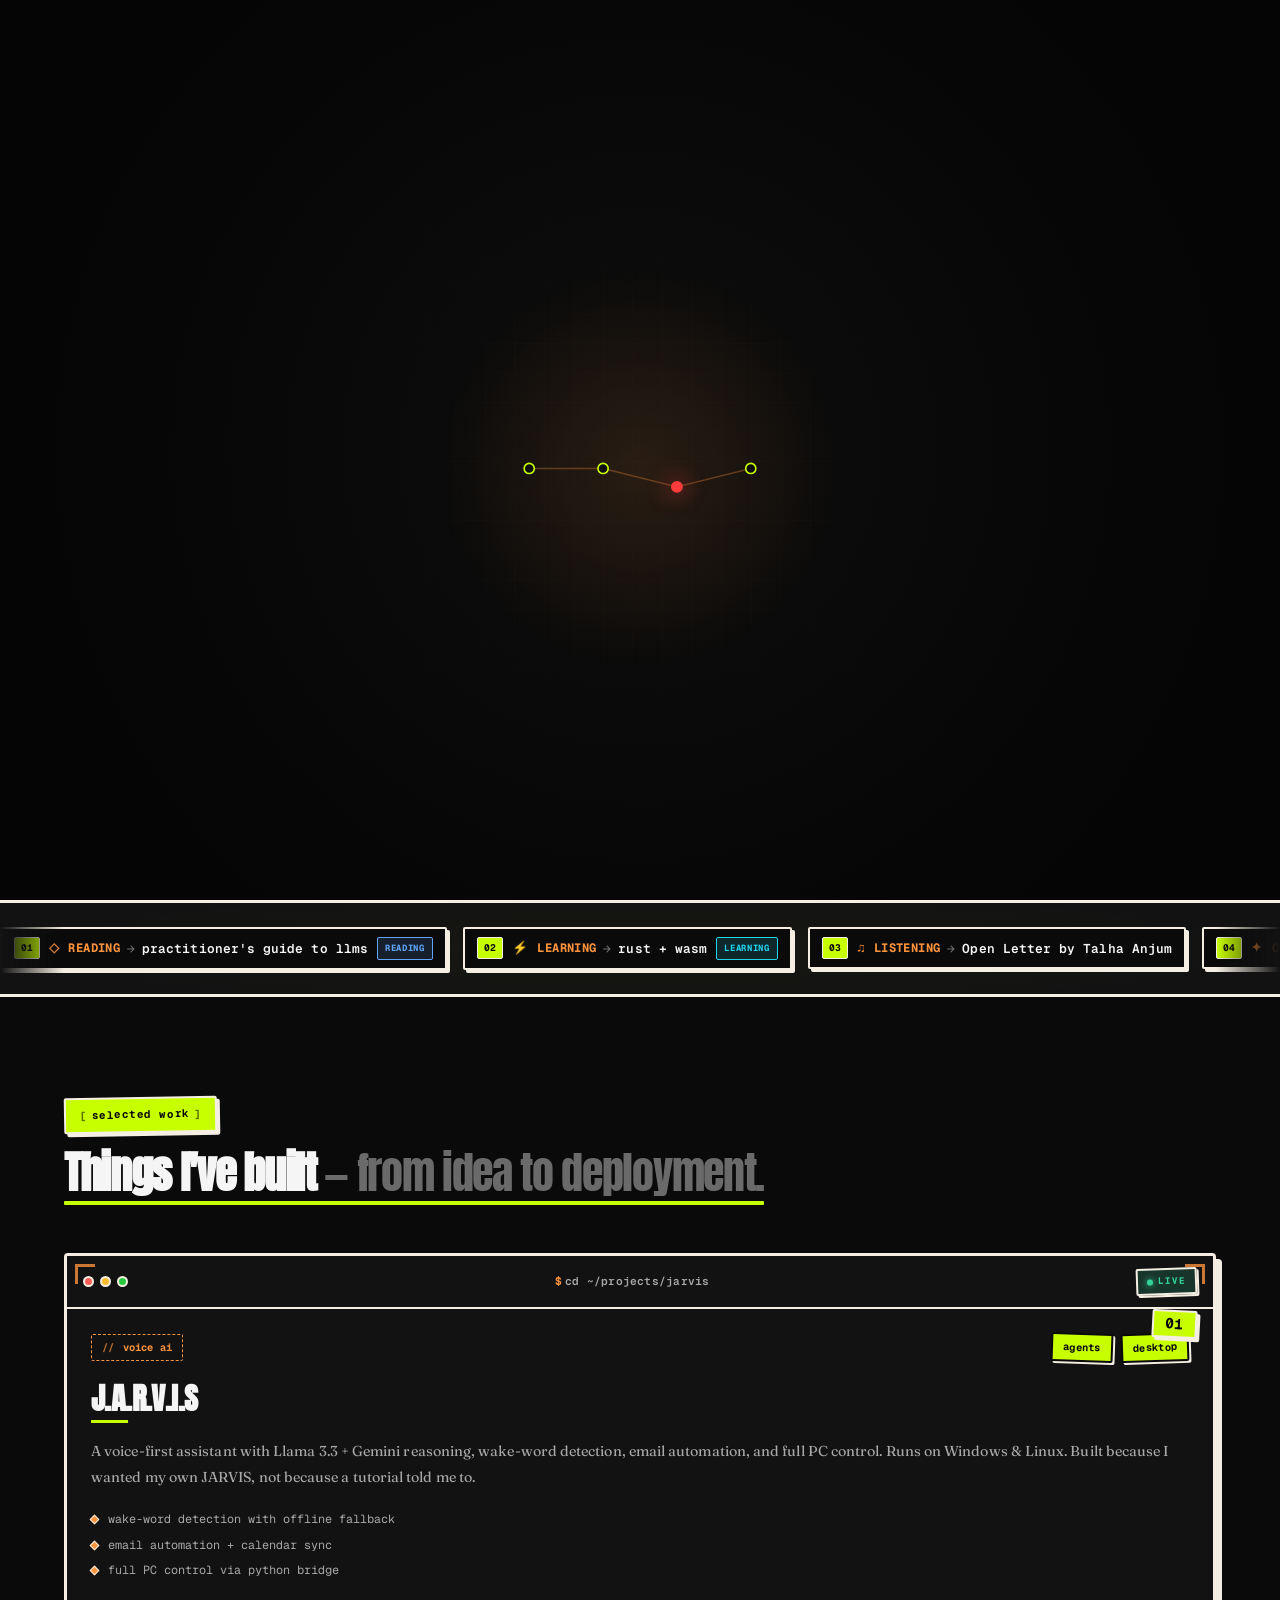
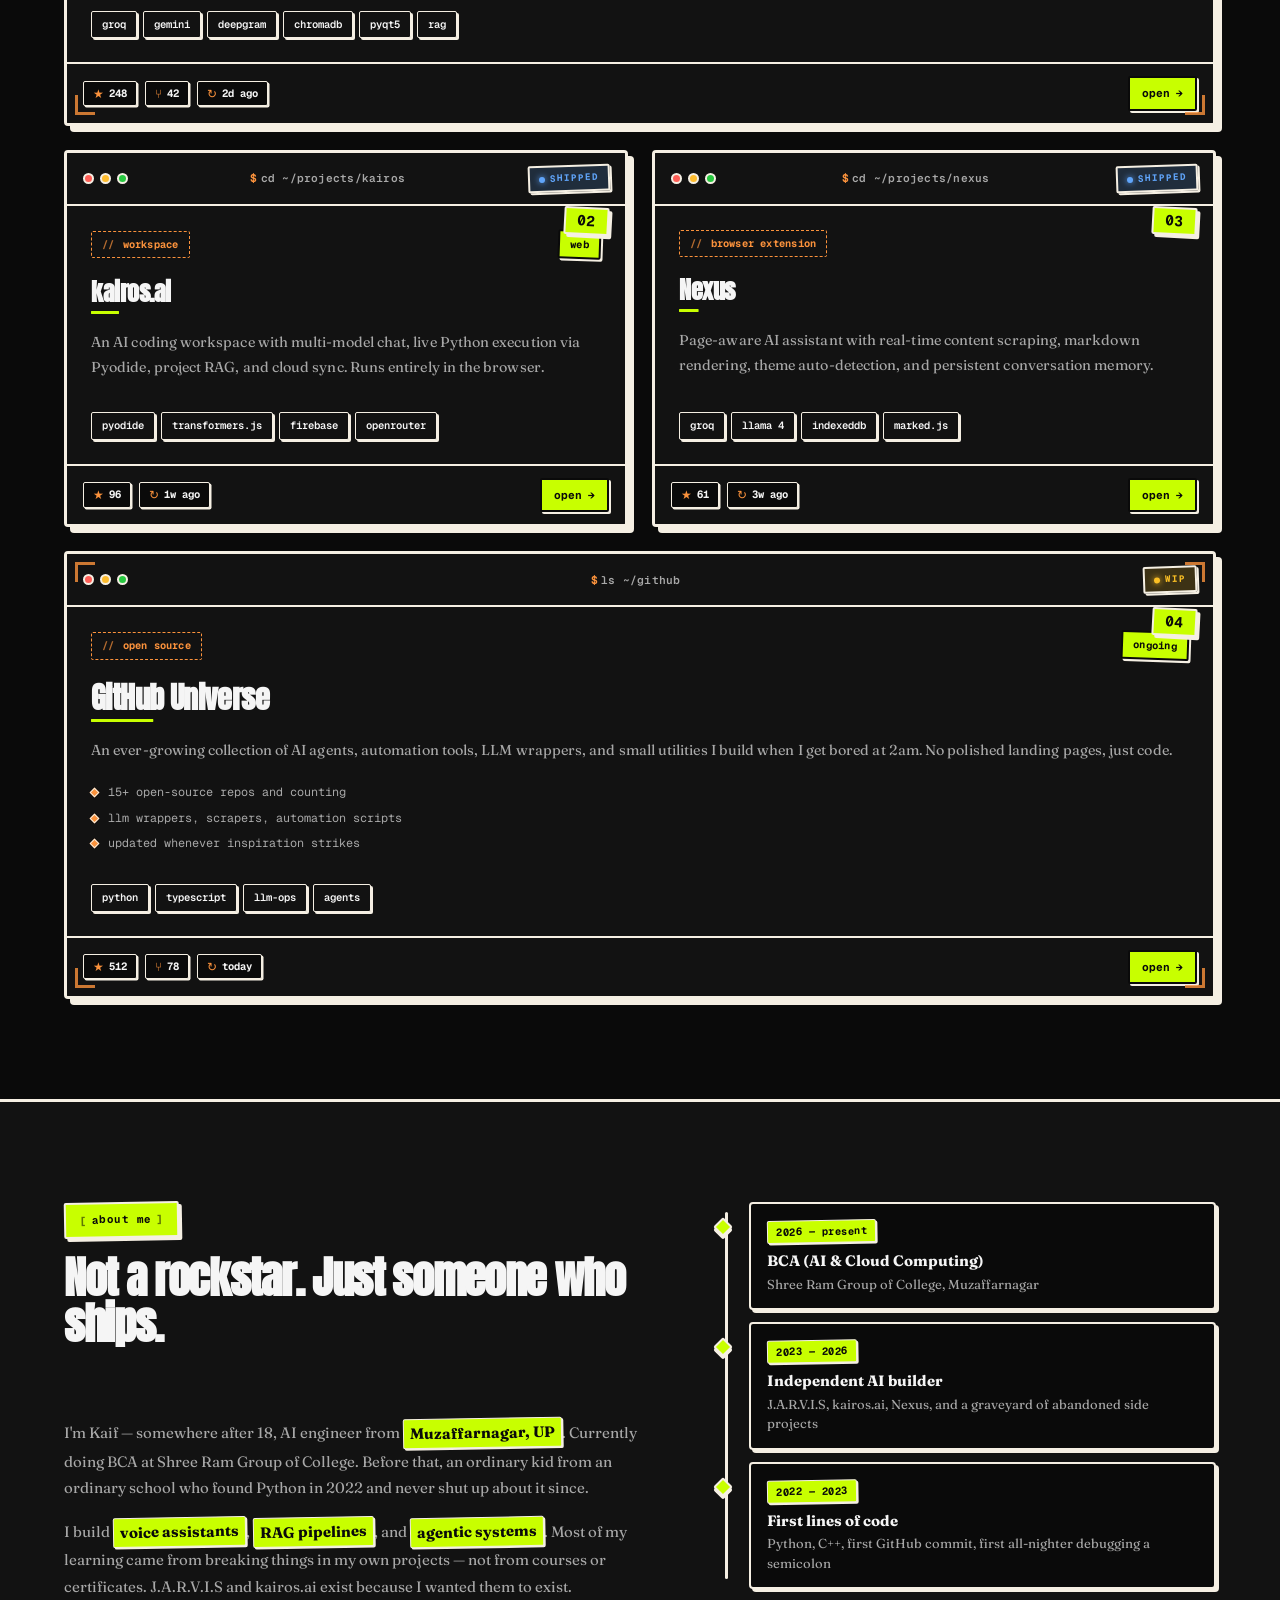
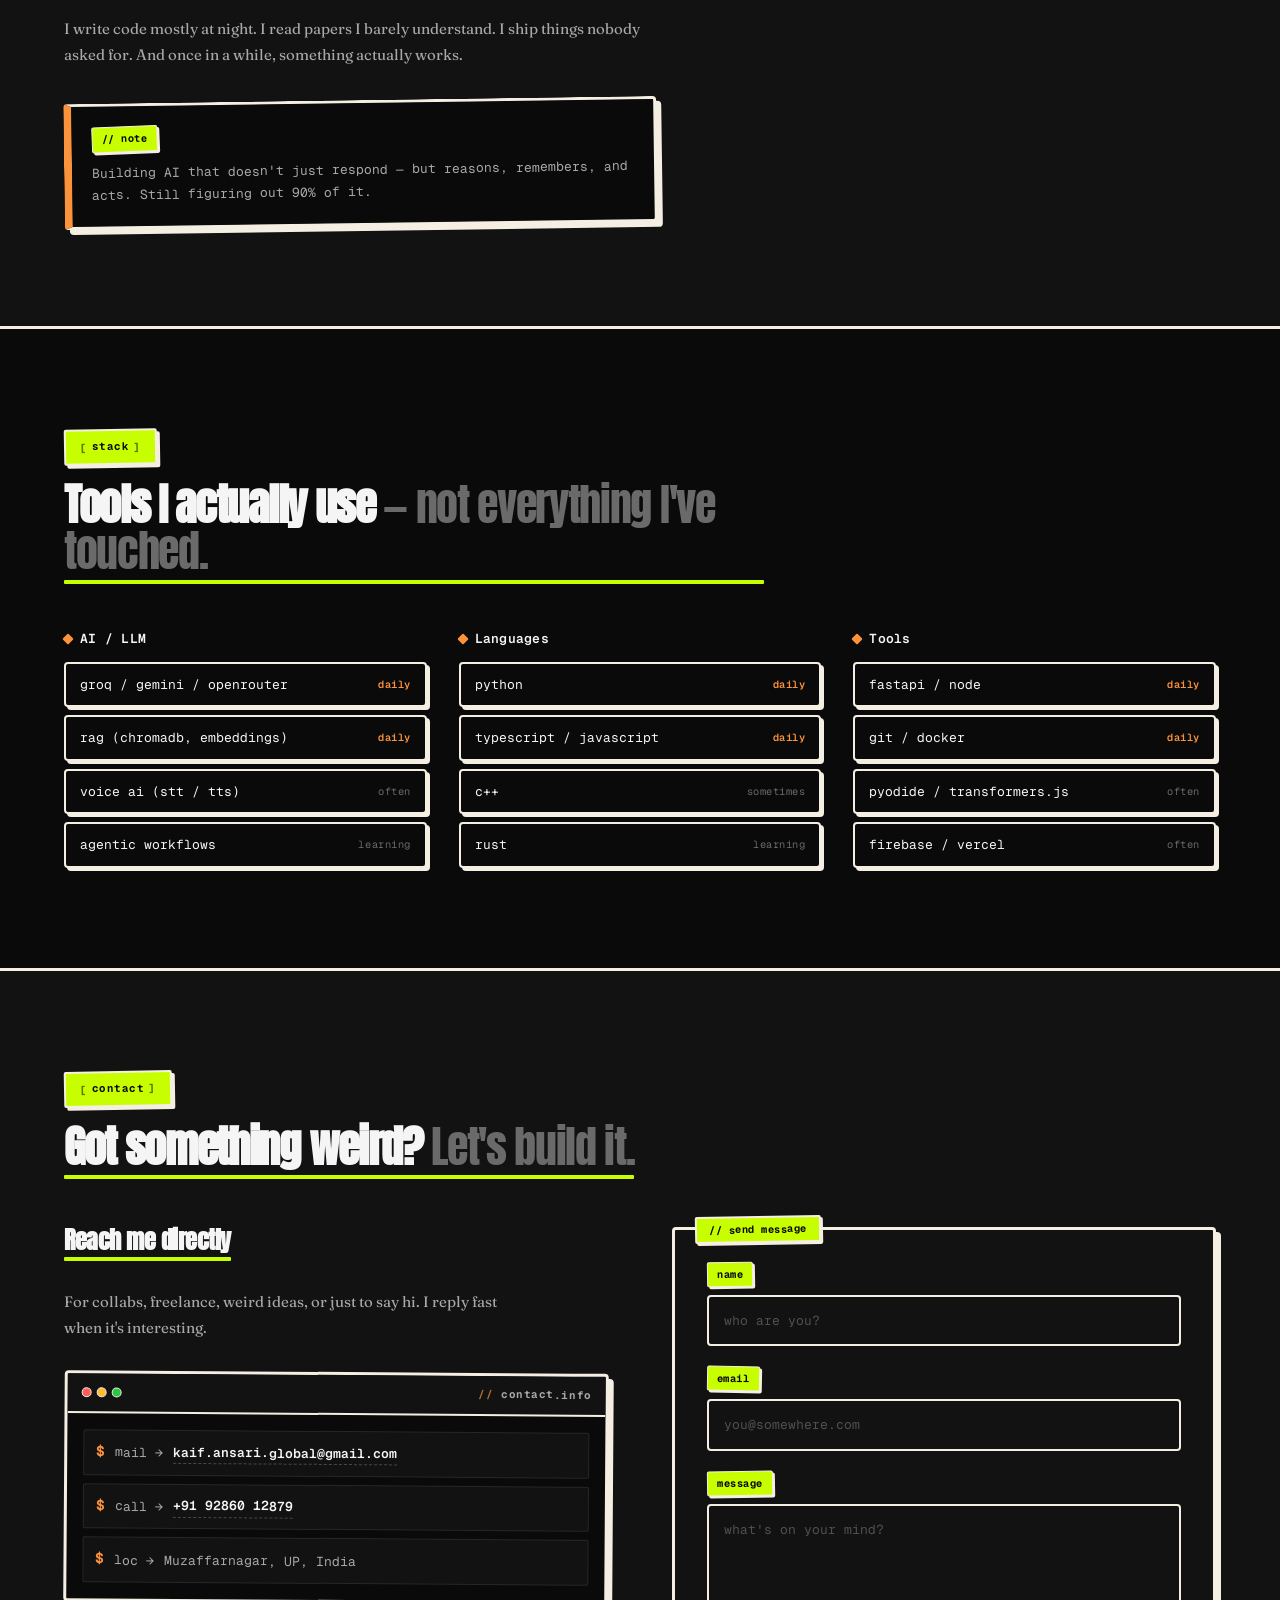
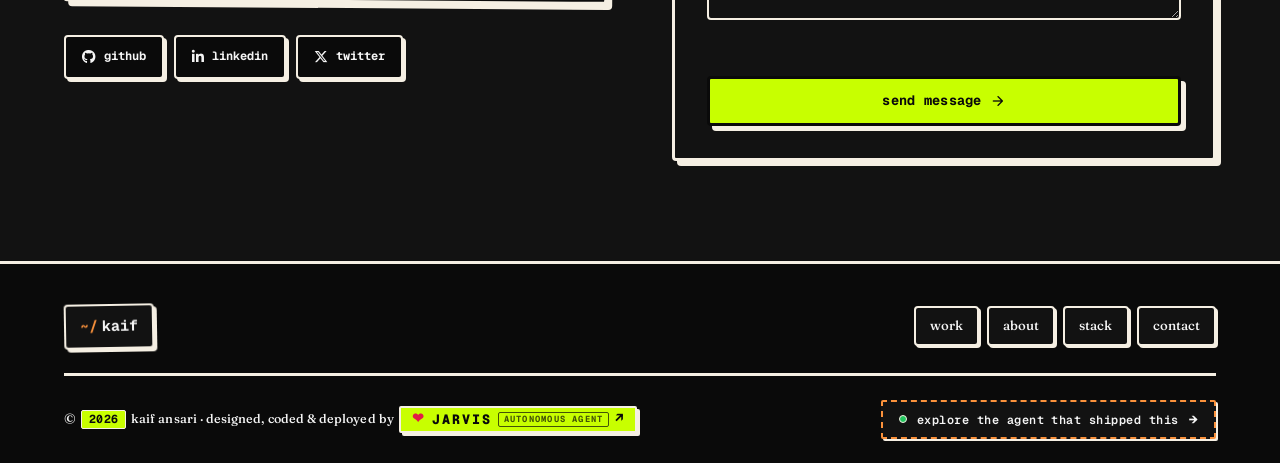
==== commit 82ba219c: "feat(footer): credit JARVIS (jarvis-os-agent repo) with explore CTA, drop tagline" ====
--- a/index.html
+++ b/index.html
@@ -7,45 +7,129 @@
 (function(){try{var t=localStorage.getItem('theme');if(t!=='light'&&t!=='dark'){t='dark';}document.documentElement.setAttribute('data-theme',t);}catch(e){document.documentElement.setAttribute('data-theme','dark');}})();
 </script>
 
-<title>Kaif Ansari — AI Engineer building agents that ship</title>
-<meta name="description" content="Kaif Ansari — AI Engineer from Muzaffarnagar. Building LLM agents, voice assistants, and RAG systems that actually ship." />
-<meta name="keywords" content="Kaif Ansari, AI Engineer, LLM Developer, Voice AI, RAG, Agentic AI, Python, JavaScript, Portfolio, J.A.R.V.I.S, kairos.ai" />
+<title>Kaif Ansari — AI Engineer Building LLM Agents, Voice AI &amp; RAG Systems</title>
+<meta name="description" content="Kaif Ansari is an AI Engineer from Muzaffarnagar, India, building production-ready LLM agents, voice assistants (J.A.R.V.I.S), AI workspaces (kairos.ai), and RAG systems." />
+<meta name="keywords" content="Kaif Ansari, AI Engineer, LLM Developer, Voice AI, RAG Systems, Agentic AI, Python Developer, JavaScript, J.A.R.V.I.S, kairos.ai, Nexus AI, Muzaffarnagar" />
+<meta name="author" content="Kaif Ansari" />
+<meta name="robots" content="index, follow, max-image-preview:large, max-snippet:-1, max-video-preview:-1" />
 <link rel="canonical" href="https://kaifansari.me/" />
 
 <meta name="theme-color" content="#0a0a0a" />
 
-<meta property="og:type" content="website" />
+<meta property="og:type" content="profile" />
+<meta property="og:site_name" content="Kaif Ansari Portfolio" />
+<meta property="og:locale" content="en_IN" />
 <meta property="og:url" content="https://kaifansari.me/" />
-<meta property="og:title" content="Kaif Ansari — AI Engineer" />
-<meta property="og:description" content="Building LLM agents, voice assistants, and RAG systems that actually ship." />
+<meta property="og:title" content="Kaif Ansari — AI Engineer Building Agents That Ship" />
+<meta property="og:description" content="Explore production-ready LLM agents, J.A.R.V.I.S voice assistant, kairos.ai coding workspace, and RAG pipelines built by Kaif Ansari." />
 <meta property="og:image" content="https://kaifansari.me/assets/images/og-image.jpg" />
+<meta property="og:image:alt" content="Kaif Ansari — AI Engineer Portfolio Preview" />
+<meta property="og:image:width" content="1200" />
+<meta property="og:image:height" content="630" />
 
 <meta name="twitter:card" content="summary_large_image" />
-<meta name="twitter:title" content="Kaif Ansari — AI Engineer" />
-<meta name="twitter:description" content="Building LLM agents, voice assistants, and RAG systems that actually ship." />
+<meta name="twitter:site" content="@thekaifansari01" />
+<meta name="twitter:creator" content="@thekaifansari01" />
+<meta name="twitter:title" content="Kaif Ansari — AI Engineer Building Agents That Ship" />
+<meta name="twitter:description" content="Building production-ready LLM agents, voice assistants (J.A.R.V.I.S), and RAG systems that actually ship." />
 <meta name="twitter:image" content="https://kaifansari.me/assets/images/og-image.jpg" />
+<meta name="twitter:image:alt" content="Kaif Ansari — AI Engineer Portfolio Preview" />
+
+<link rel="preconnect" href="https://fonts.googleapis.com" />
+<link rel="preconnect" href="https://fonts.gstatic.com" crossorigin />
+<link rel="preconnect" href="https://cdnjs.cloudflare.com" crossorigin />
+<link rel="preconnect" href="https://challenges.cloudflare.com" crossorigin />
 
 <script type="application/ld+json">
 {
-"@context": "https://schema.org",
-"@type": "Person",
-"@id": "https://kaifansari.me/#person",
-"name": "Kaif Ansari",
-"jobTitle": "AI Engineer",
-"description": "AI Engineer building production-ready LLM agents, voice assistants, and RAG systems.",
-"image": "https://kaifansari.me/assets/images/mydp.png",
-"url": "https://kaifansari.me/",
-"email": "kaif.ansari.global@gmail.com",
-"telephone": "+919286012879",
-"address": { "@type": "PostalAddress", "addressLocality": "Muzaffarnagar", "addressRegion": "Uttar Pradesh", "addressCountry": "India" },
-"nationality": { "@type": "Country", "name": "India" },
-"sameAs": [
-"https://github.com/thekaifansari01",
-"https://linkedin.com/in/thekaifansari01",
-"https://twitter.com/thekaifansari01"
-],
-"alumniOf": { "@type": "EducationalOrganization", "name": "Shree Ram Group of College" },
-"knowsAbout": ["Artificial Intelligence", "Large Language Models", "Voice AI", "RAG Systems", "Python", "Agentic AI"]
+  "@context": "https://schema.org",
+  "@graph": [
+    {
+      "@type": "ProfilePage",
+      "@id": "https://kaifansari.me/#webpage",
+      "url": "https://kaifansari.me/",
+      "name": "Kaif Ansari — AI Engineer Building LLM Agents, Voice AI & RAG Systems",
+      "description": "Portfolio of Kaif Ansari, AI Engineer from Muzaffarnagar building LLM agents, voice assistants, and RAG systems.",
+      "inLanguage": "en-IN",
+      "mainEntity": {
+        "@id": "https://kaifansari.me/#person"
+      }
+    },
+    {
+      "@type": "Person",
+      "@id": "https://kaifansari.me/#person",
+      "name": "Kaif Ansari",
+      "jobTitle": "AI Engineer",
+      "description": "AI Engineer building production-ready LLM agents, voice assistants, and RAG systems.",
+      "image": "https://kaifansari.me/assets/images/mydp.png",
+      "url": "https://kaifansari.me/",
+      "email": "kaif.ansari.global@gmail.com",
+      "telephone": "+919286012879",
+      "address": {
+        "@type": "PostalAddress",
+        "addressLocality": "Muzaffarnagar",
+        "addressRegion": "Uttar Pradesh",
+        "addressCountry": "India"
+      },
+      "nationality": {
+        "@type": "Country",
+        "name": "India"
+      },
+      "sameAs": [
+        "https://github.com/thekaifansari01",
+        "https://linkedin.com/in/thekaifansari01",
+        "https://twitter.com/thekaifansari01"
+      ],
+      "alumniOf": {
+        "@type": "EducationalOrganization",
+        "name": "Shree Ram Group of College"
+      },
+      "knowsAbout": [
+        "Artificial Intelligence",
+        "Large Language Models",
+        "Voice AI",
+        "RAG Systems",
+        "Python",
+        "TypeScript",
+        "FastAPI",
+        "Agentic AI"
+      ]
+    },
+    {
+      "@type": "ItemList",
+      "@id": "https://kaifansari.me/#projects",
+      "name": "Selected AI Projects by Kaif Ansari",
+      "itemListElement": [
+        {
+          "@type": "SoftwareSourceCode",
+          "position": 1,
+          "name": "J.A.R.V.I.S",
+          "description": "A voice-first AI assistant with Llama 3.3 and Gemini reasoning, wake-word detection, email automation, and full PC control for Windows and Linux.",
+          "programmingLanguage": ["Python"],
+          "codeRepository": "https://github.com/thekaifansari01/jarvis-by-kaif-ansari",
+          "author": { "@id": "https://kaifansari.me/#person" }
+        },
+        {
+          "@type": "SoftwareSourceCode",
+          "position": 2,
+          "name": "kairos.ai",
+          "description": "An AI coding workspace with multi-model chat, live Python execution via Pyodide, project RAG, and cloud sync running in the browser.",
+          "programmingLanguage": ["JavaScript", "Python"],
+          "codeRepository": "https://github.com/thekaifansari01/kairos.ai",
+          "author": { "@id": "https://kaifansari.me/#person" }
+        },
+        {
+          "@type": "SoftwareSourceCode",
+          "position": 3,
+          "name": "Nexus",
+          "description": "Page-aware browser extension AI assistant with real-time content scraping, markdown rendering, and persistent conversation memory.",
+          "programmingLanguage": ["JavaScript"],
+          "codeRepository": "https://github.com/thekaifansari01/NexusWebAssistant",
+          "author": { "@id": "https://kaifansari.me/#person" }
+        }
+      ]
+    }
+  ]
 }
 </script>
 
@@ -54,6 +138,7 @@
 <link rel="stylesheet" href="https://cdnjs.cloudflare.com/ajax/libs/font-awesome/6.5.1/css/all.min.css" />
 
 <link rel="icon" type="image/png" href="assets/favicon/favicon.png" />
+<link rel="apple-touch-icon" href="assets/favicon/favicon.png" />
 
 <link rel="stylesheet" href="css/variables.css" />
 <link rel="stylesheet" href="css/base.css" />
@@ -62,6 +147,7 @@
 <link rel="stylesheet" href="css/components/theme-switch.css" />
 <link rel="stylesheet" href="css/components/navbar.css" />
 <link rel="stylesheet" href="css/components/buttons.css" />
+<link rel="stylesheet" href="css/components/newsletter-popup.css" />
 <link rel="stylesheet" href="css/sections/hero.css" />
 <link rel="stylesheet" href="css/sections/marquee.css" />
 <link rel="stylesheet" href="css/sections/work.css" />
@@ -70,12 +156,11 @@
 <link rel="stylesheet" href="css/sections/contact.css" />
 <link rel="stylesheet" href="css/layout/footer.css" />
 <link rel="stylesheet" href="css/utils/responsive.css" />
-
-<script src="https://challenges.cloudflare.com/turnstile/v0/api.js" async defer></script>
+<link rel="stylesheet" href="css/brutalist.css" />
 </head>
 <body>
 
-<div class="preloader" id="preloader">
+<div class="preloader" id="preloader" aria-hidden="true">
   <div class="preloader-stage" id="pl-stage">
     <svg viewBox="-40 -80 480 520" preserveAspectRatio="xMidYMid meet">
       <defs>
@@ -120,7 +205,7 @@
 
 <nav class="navbar" aria-label="Primary">
 <div class="nav-inner">
-<a href="#home" class="nav-logo">
+<a href="#home" class="nav-logo" aria-label="Kaif Ansari Home">
 <span class="logo-mark">~/</span>kaif
 </a>
 <div class="nav-links">
@@ -135,7 +220,7 @@
 <span class="material-icons-round icon-moon" aria-hidden="true">dark_mode</span>
 <span class="material-icons-round icon-sun" aria-hidden="true">light_mode</span>
 </button>
-<a href="https://drive.google.com/file/d/1zBgnHImJYmtMU5YKIKCCxFtpWCR3iQWZ/view?usp=drive_link" class="nav-resume" target="_blank" rel="noopener noreferrer">
+<a href="https://drive.google.com/file/d/1zBgnHImJYmtMU5YKIKCCxFtpWCR3iQWZ/view?usp=drive_link" class="nav-resume" target="_blank" rel="noopener noreferrer" aria-label="Download Kaif Ansari Resume PDF">
 resume
 <span class="material-icons-round" aria-hidden="true">arrow_outward</span>
 </a>
@@ -165,6 +250,8 @@
 <span class="nav-label">contact</span>
 </a>
 </nav>
+
+<main id="main-content">
 
 <section id="home" class="hero">
 <div class="hero-inner">
@@ -192,15 +279,15 @@
 </div>
 <div class="hero-stats">
 <div class="stat">
-<span class="stat-number" data-target="3">0</span>
+<span class="stat-number" data-target="3">3</span>
 <span class="stat-label">years shipping</span>
 </div>
 <div class="stat">
-<span class="stat-number" data-target="20">0</span>
+<span class="stat-number" data-target="20">20</span>
 <span class="stat-label">projects built</span>
 </div>
 <div class="stat">
-<span class="stat-number" data-target="10">0</span>
+<span class="stat-number" data-target="10">10</span>
 <span class="stat-label">public repos</span>
 </div>
 </div>
@@ -208,7 +295,7 @@
 <div class="hero-right">
 <div class="hero-photo">
 <div class="hero-photo-frame">
-<img src="assets/images/mydp.png" alt="Kaif Ansari" />
+<img src="assets/images/mydp.png" alt="Kaif Ansari — AI Engineer from Muzaffarnagar building LLM Agents and Voice AI" fetchpriority="high" decoding="async" />
 <span class="hero-photo-caption">muzaffarnagar, india</span>
 </div>
 </div>
@@ -292,7 +379,7 @@
 </h2>
 </header>
 
-<div class="work-grid">
+<div class="work-grid" data-stagger>
 
 <article class="work-card feature reveal">
 <span class="work-bracket tl"></span>
@@ -332,7 +419,7 @@
 <span class="work-metric"><span class="metric-icon">⑂</span><span class="metric-val">42</span></span>
 <span class="work-metric"><span class="metric-icon">↻</span><span class="metric-val">2d ago</span></span>
 </div>
-<a href="https://github.com/thekaifansari01/jarvis-by-kaif-ansari" target="_blank" rel="noopener noreferrer" class="work-cta">
+<a href="https://github.com/thekaifansari01/jarvis-by-kaif-ansari" target="_blank" rel="noopener noreferrer" class="work-cta" aria-label="View J.A.R.V.I.S Voice AI project by Kaif Ansari on GitHub" title="J.A.R.V.I.S Voice AI Assistant on GitHub">
 open<span class="arrow">→</span>
 </a>
 </footer>
@@ -365,7 +452,7 @@
 <span class="work-metric"><span class="metric-icon">★</span><span class="metric-val">96</span></span>
 <span class="work-metric"><span class="metric-icon">↻</span><span class="metric-val">1w ago</span></span>
 </div>
-<a href="https://github.com/thekaifansari01/kairos.ai" target="_blank" rel="noopener noreferrer" class="work-cta">
+<a href="https://github.com/thekaifansari01/kairos.ai" target="_blank" rel="noopener noreferrer" class="work-cta" aria-label="View kairos.ai browser coding workspace on GitHub" title="kairos.ai AI Coding Workspace on GitHub">
 open<span class="arrow">→</span>
 </a>
 </footer>
@@ -397,7 +484,7 @@
 <span class="work-metric"><span class="metric-icon">★</span><span class="metric-val">61</span></span>
 <span class="work-metric"><span class="metric-icon">↻</span><span class="metric-val">3w ago</span></span>
 </div>
-<a href="https://github.com/thekaifansari01/NexusWebAssistant" target="_blank" rel="noopener noreferrer" class="work-cta">
+<a href="https://github.com/thekaifansari01/NexusWebAssistant" target="_blank" rel="noopener noreferrer" class="work-cta" aria-label="View Nexus Web Assistant browser extension on GitHub" title="Nexus AI Browser Extension on GitHub">
 open<span class="arrow">→</span>
 </a>
 </footer>
@@ -440,7 +527,7 @@
 <span class="work-metric"><span class="metric-icon">⑂</span><span class="metric-val">78</span></span>
 <span class="work-metric"><span class="metric-icon">↻</span><span class="metric-val">today</span></span>
 </div>
-<a href="https://github.com/thekaifansari01" target="_blank" rel="noopener noreferrer" class="work-cta">
+<a href="https://github.com/thekaifansari01" target="_blank" rel="noopener noreferrer" class="work-cta" aria-label="Explore all open source AI repositories by Kaif Ansari on GitHub" title="Kaif Ansari GitHub Repositories">
 open<span class="arrow">→</span>
 </a>
 </footer>
@@ -468,7 +555,7 @@
 </div>
 </div>
 <div class="about-timeline reveal">
-<div class="timeline">
+<div class="timeline" data-stagger>
 <div class="timeline-item">
 <div class="timeline-year">2026 — present</div>
 <div class="timeline-title">BCA (AI &amp; Cloud Computing)</div>
@@ -498,7 +585,7 @@
 Tools I actually use <span class="muted">— not everything I've touched.</span>
 </h2>
 </header>
-<div class="stack-grid">
+<div class="stack-grid" data-stagger>
 <div class="stack-category reveal">
 <h3>AI / LLM</h3>
 <div class="stack-list">
@@ -565,14 +652,14 @@
 </div>
 </div>
 </div>
-<div class="social-row">
-<a href="https://github.com/thekaifansari01" target="_blank" rel="noopener noreferrer me" class="social-link" aria-label="GitHub">
+<div class="social-row" data-stagger>
+<a href="https://github.com/thekaifansari01" target="_blank" rel="noopener noreferrer me" class="social-link" aria-label="Kaif Ansari on GitHub">
 <i class="fab fa-github" aria-hidden="true"></i> github
 </a>
-<a href="https://linkedin.com/in/thekaifansari01" target="_blank" rel="noopener noreferrer me" class="social-link" aria-label="LinkedIn">
+<a href="https://linkedin.com/in/thekaifansari01" target="_blank" rel="noopener noreferrer me" class="social-link" aria-label="Kaif Ansari on LinkedIn">
 <i class="fab fa-linkedin-in" aria-hidden="true"></i> linkedin
 </a>
-<a href="https://twitter.com/thekaifansari01" target="_blank" rel="noopener noreferrer me" class="social-link" aria-label="X">
+<a href="https://twitter.com/thekaifansari01" target="_blank" rel="noopener noreferrer me" class="social-link" aria-label="Kaif Ansari on X (Twitter)">
 <i class="fab fa-x-twitter" aria-hidden="true"></i> twitter
 </a>
 </div>
@@ -604,10 +691,12 @@
 </div>
 </section>
 
+</main>
+
 <footer class="footer">
 <div class="footer-inner">
 <div class="footer-top">
-<a href="#home" class="footer-logo">
+<a href="#home" class="footer-logo" aria-label="Kaif Ansari Home">
 <span class="logo-mark">~/</span>kaif
 </a>
 <div class="footer-links">
@@ -618,25 +707,75 @@
 </div>
 </div>
 <div class="footer-bottom">
-<span>&copy; <span id="footerYear">2026</span> kaif ansari · made with <span class="footer-heart">❤</span> by Jarvis</span>
-<span>built at 3am with too much caffeine</span>
+<span class="footer-credit-line">
+&copy; <span id="footerYear">2026</span> kaif ansari · designed, coded &amp; deployed by
+<a href="https://github.com/thekaifansari01/jarvis-os-agent" target="_blank" rel="noopener noreferrer" class="footer-credit-link" aria-label="Jarvis OS Agent — the autonomous AI that built this site" title="View Jarvis OS Agent on GitHub">
+<span class="footer-credit-heart" aria-hidden="true">❤</span>
+<span class="footer-credit-logo">JARVIS</span>
+<span class="footer-credit-tag">autonomous agent</span>
+<span class="footer-credit-arrow" aria-hidden="true">↗</span>
+</a>
+</span>
+<a href="https://github.com/thekaifansari01/jarvis-os-agent" target="_blank" rel="noopener noreferrer" class="footer-agent-cta" aria-label="Explore the Jarvis OS Agent source code on GitHub" title="Explore Jarvis OS Agent source">
+<span class="footer-agent-pulse" aria-hidden="true"></span>
+explore the agent that shipped this
+<span class="footer-agent-arrow" aria-hidden="true">→</span>
+</a>
 </div>
 </div>
 </footer>
 
-<script src="modules/theme.js"></script>
-<script src="modules/preloader.js"></script>
-<script src="modules/navbar.js"></script>
-<script src="modules/avatar-loader.js"></script>
-<script src="modules/smooth-scroll.js"></script>
-<script src="modules/counters.js"></script>
-<script src="modules/contact-form.js"></script>
-<script src="modules/footer-year.js"></script>
-<script src="modules/reveal.js"></script>
-<script src="modules/marquee.js"></script>
-<script src="modules/cursor.js"></script>
-<script src="modules/magnetic.js"></script>
-<script src="modules/scramble.js"></script>
-<script src="modules/parallax.js"></script>
+<div class="nb-popup-overlay" id="newsletterPopup" aria-hidden="true">
+  <div class="nb-popup" role="dialog" aria-modal="true" aria-labelledby="nbPopupTitle">
+    <button class="nb-popup-close" id="nbPopupClose" aria-label="Close">✕</button>
+
+    <span class="nb-popup-eyebrow">[ newsletter ]</span>
+
+    <h3 class="nb-popup-title" id="nbPopupTitle">
+      Get new AI projects <span class="muted">&amp; experiments</span>
+    </h3>
+
+    <p class="nb-popup-desc">
+      No spam. Just build logs, new agents, and things I break at 2am.
+    </p>
+
+    <form class="nb-popup-form" id="newsletterForm" novalidate>
+      <div class="nb-popup-field">
+        <label for="nlEmail">email</label>
+        <input type="email" id="nlEmail" name="email" placeholder="you@somewhere.com" required autocomplete="email" />
+      </div>
+
+      <div class="cf-turnstile" data-sitekey="0x4AAAAAADsUUL7SwwSgpEML" data-theme="dark"></div>
+
+      <button type="submit" class="btn-primary full-width">
+        subscribe
+        <span class="material-icons-round" aria-hidden="true">arrow_forward</span>
+      </button>
+    </form>
+
+    <p class="nb-popup-note">double opt-in · unsubscribe anytime</p>
+  </div>
+</div>
+
+<div class="cursor-label" id="cursorLabel" aria-hidden="true"></div>
+<canvas class="burst-canvas" id="burstCanvas" aria-hidden="true"></canvas>
+
+<script src="https://challenges.cloudflare.com/turnstile/v0/api.js" async defer></script>
+<script src="modules/theme.js" defer></script>
+<script src="modules/preloader.js" defer></script>
+<script src="modules/navbar.js" defer></script>
+<script src="modules/avatar-loader.js" defer></script>
+<script src="modules/smooth-scroll.js" defer></script>
+<script src="modules/counters.js" defer></script>
+<script src="modules/contact-form.js" defer></script>
+<script src="modules/footer-year.js" defer></script>
+<script src="modules/reveal.js" defer></script>
+<script src="modules/marquee.js" defer></script>
+<script src="modules/cursor.js" defer></script>
+<script src="modules/magnetic.js" defer></script>
+<script src="modules/scramble.js" defer></script>
+<script src="modules/parallax.js" defer></script>
+<script src="modules/newsletter-popup.js" defer></script>
+<script src="modules/brutalist.js" defer></script>
 </body>
 </html>
--- a/css/components/newsletter-popup.css
+++ b/css/components/newsletter-popup.css
@@ -0,0 +1,225 @@
+.nb-popup-overlay {
+  position: fixed;
+  inset: 0;
+  z-index: 100000;
+  display: flex;
+  align-items: center;
+  justify-content: center;
+  padding: 20px;
+  background: rgba(10, 10, 10, 0.55);
+  backdrop-filter: blur(4px);
+  -webkit-backdrop-filter: blur(4px);
+  opacity: 0;
+  visibility: hidden;
+  transition: opacity 0.35s var(--ease-out), visibility 0.35s var(--ease-out);
+}
+
+.nb-popup-overlay.is-open {
+  opacity: 1;
+  visibility: visible;
+}
+
+.nb-popup {
+  position: relative;
+  width: 100%;
+  max-width: 460px;
+  padding: 32px 28px 26px;
+  background: var(--card-bg);
+  border: var(--nb-border-w) solid var(--nb-border);
+  border-radius: var(--nb-radius);
+  box-shadow: 12px 12px 0 var(--nb-shadow);
+  transform: translateY(24px) rotate(-1deg);
+  transition: transform 0.4s cubic-bezier(0.34, 1.56, 0.64, 1);
+}
+
+.nb-popup-overlay.is-open .nb-popup {
+  transform: translateY(0) rotate(0);
+}
+
+.nb-popup-close {
+  position: absolute;
+  top: 12px;
+  right: 12px;
+  width: 36px;
+  height: 36px;
+  display: flex;
+  align-items: center;
+  justify-content: center;
+  background: var(--bg-secondary);
+  border: 2px solid var(--nb-border);
+  border-radius: var(--nb-radius);
+  box-shadow: 2px 2px 0 var(--nb-shadow);
+  font-size: 16px;
+  font-weight: 700;
+  color: var(--text-primary);
+  cursor: pointer;
+  transition: transform 0.2s ease, box-shadow 0.2s ease, background-color 0.2s ease;
+}
+
+.nb-popup-close:hover {
+  background: var(--accent);
+  color: var(--accent-ink);
+  transform: translate(-1px, -1px);
+  box-shadow: 4px 4px 0 var(--nb-shadow);
+}
+
+.nb-popup-eyebrow {
+  display: inline-flex;
+  align-items: center;
+  gap: 4px;
+  padding: 5px 12px;
+  margin-bottom: 16px;
+  font-family: var(--font-mono);
+  font-size: 0.65rem;
+  font-weight: 700;
+  letter-spacing: 0.05em;
+  text-transform: lowercase;
+  color: var(--accent-ink);
+  background: var(--accent);
+  border: 2px solid var(--nb-border);
+  border-radius: 2px;
+  box-shadow: 3px 3px 0 var(--nb-shadow);
+  transform: rotate(-1deg);
+}
+
+.nb-popup-title {
+  font-size: clamp(1.5rem, 5vw, 2rem);
+  font-weight: 700;
+  line-height: 1.05;
+  letter-spacing: -0.02em;
+  margin-bottom: 10px;
+}
+
+.nb-popup-title .muted {
+  color: var(--text-muted);
+  font-weight: 400;
+}
+
+.nb-popup-desc {
+  font-family: var(--font-body);
+  font-size: 0.95rem;
+  color: var(--text-secondary);
+  line-height: 1.65;
+  margin-bottom: 22px;
+}
+
+.nb-popup-form {
+  display: flex;
+  flex-direction: column;
+  gap: 16px;
+}
+
+.nb-popup-field {
+  display: flex;
+  flex-direction: column;
+  gap: 6px;
+}
+
+.nb-popup-field label {
+  font-family: var(--font-mono);
+  font-size: 0.65rem;
+  font-weight: 700;
+  color: var(--accent-ink);
+  background: var(--accent);
+  border: 1.5px solid var(--nb-border);
+  padding: 3px 9px;
+  border-radius: 2px;
+  letter-spacing: 0.05em;
+  width: fit-content;
+  box-shadow: 2px 2px 0 var(--nb-shadow);
+  transform: rotate(-1deg);
+}
+
+.nb-popup-field input {
+  width: 100%;
+  padding: 13px 15px;
+  background: var(--bg-secondary);
+  border: 2px solid var(--nb-border);
+  border-radius: var(--nb-radius);
+  color: var(--text-primary);
+  font-family: var(--font-mono);
+  font-size: 0.85rem;
+  transition: border-color 0.2s ease, box-shadow 0.2s ease, transform 0.2s ease;
+}
+
+.nb-popup-field input:focus {
+  border-color: var(--accent-symbol);
+  background: var(--bg-primary);
+  box-shadow: 3px 3px 0 var(--nb-shadow);
+  outline: none;
+  transform: translate(-1px, -1px);
+}
+
+.nb-popup-note {
+  margin-top: 14px;
+  font-family: var(--font-mono);
+  font-size: 0.62rem;
+  color: var(--text-muted);
+  letter-spacing: 0.03em;
+  text-align: center;
+}
+
+@media (max-width: 480px) {
+  .nb-popup { padding: 26px 20px 22px; box-shadow: 8px 8px 0 var(--nb-shadow); }
+  .nb-popup-title { font-size: 1.4rem; }
+}
+.nb-popup-success {
+  display: none;
+  text-align: center;
+  padding: 8px 4px 4px;
+  animation: nbSuccessIn 0.4s cubic-bezier(0.34, 1.56, 0.64, 1);
+}
+
+.nb-popup-success.is-visible {
+  display: block;
+}
+
+@keyframes nbSuccessIn {
+  from { opacity: 0; transform: translateY(12px) scale(0.95); }
+  to { opacity: 1; transform: translateY(0) scale(1); }
+}
+
+.nb-popup-success-icon {
+  width: 60px;
+  height: 60px;
+  margin: 0 auto 18px;
+  display: flex;
+  align-items: center;
+  justify-content: center;
+  font-family: var(--font-display);
+  font-size: 30px;
+  font-weight: 700;
+  color: var(--accent-ink);
+  background: var(--accent);
+  border: 3px solid var(--nb-border);
+  border-radius: 50%;
+  box-shadow: 5px 5px 0 var(--nb-shadow);
+  transform: rotate(-4deg);
+}
+
+.nb-popup-success-title {
+  font-family: var(--font-display);
+  font-size: 1.4rem;
+  font-weight: 700;
+  letter-spacing: -0.02em;
+  line-height: 1.1;
+  margin-bottom: 10px;
+  color: var(--text-primary);
+  text-transform: uppercase;
+}
+
+.nb-popup-success-msg {
+  font-family: var(--font-body);
+  font-size: 0.95rem;
+  color: var(--text-secondary);
+  line-height: 1.65;
+  max-width: 340px;
+  margin: 0 auto;
+}
+
+.nb-popup-success-msg strong,
+.nb-popup-success-msg em {
+  color: var(--text-primary);
+  font-weight: 600;
+  font-style: normal;
+}
--- a/css/layout/footer.css
+++ b/css/layout/footer.css
@@ -34,6 +34,7 @@
     background: var(--bg-secondary);
     box-shadow: 3px 3px 0 var(--nb-shadow);
     transform: rotate(-1deg);
+    text-decoration: none;
     transition: transform 0.25s cubic-bezier(0.34, 1.56, 0.64, 1),
                 box-shadow 0.25s ease,
                 background-color 0.25s ease;
@@ -43,6 +44,16 @@
     transform: rotate(0) translate(-2px, -2px);
     box-shadow: 5px 5px 0 var(--nb-shadow);
     background: var(--accent);
+}
+
+.footer-logo:active {
+    transform: rotate(0) translate(2px, 2px);
+    box-shadow: 0 0 0 var(--nb-shadow);
+}
+
+.footer-logo:focus-visible {
+    outline: 2px solid var(--accent-symbol);
+    outline-offset: 3px;
 }
 
 .footer-logo .logo-mark {
@@ -72,10 +83,12 @@
     border-radius: var(--nb-radius);
     background: var(--bg-secondary);
     box-shadow: 2px 2px 0 var(--nb-shadow);
+    text-decoration: none;
     transition: transform 0.2s cubic-bezier(0.34, 1.56, 0.64, 1),
                 box-shadow 0.2s ease,
                 background-color 0.2s ease,
-                color 0.2s ease;
+                color 0.2s ease,
+                border-color 0.2s ease;
 }
 
 .footer-links a:hover {
@@ -89,6 +102,11 @@
 .footer-links a:active {
     transform: translate(2px, 2px);
     box-shadow: 0 0 0 var(--nb-shadow);
+}
+
+.footer-links a:focus-visible {
+    outline: 2px solid var(--accent-symbol);
+    outline-offset: 3px;
 }
 
 .footer-bottom {
@@ -104,31 +122,18 @@
     letter-spacing: 0.005em;
 }
 
-.footer-bottom > span {
-    display: inline-flex;
-    align-items: center;
-    gap: 4px;
-    padding: 6px 14px;
-    border: 2px solid var(--nb-border);
-    border-radius: 2px;
-    background: var(--bg-secondary);
-    box-shadow: 2px 2px 0 var(--nb-shadow);
-    transition: transform 0.25s cubic-bezier(0.34, 1.56, 0.64, 1),
-                box-shadow 0.25s ease;
-}
-
-.footer-bottom > span:hover {
-    transform: translate(-1px, -1px);
-    box-shadow: 4px 4px 0 var(--nb-shadow);
-}
-
-.footer-bottom > span:first-child {
+.footer-credit-line {
+    display: block;
     font-family: var(--font-body);
     font-weight: 500;
     color: var(--text-primary);
-}
-
-.footer-bottom > span:first-child #footerYear {
+    line-height: 1.9;
+    min-width: 0;
+    overflow-wrap: break-word;
+}
+
+.footer-credit-line #footerYear {
+    display: inline-block;
     font-family: var(--font-mono);
     color: var(--accent-ink);
     background: var(--accent);
@@ -139,31 +144,164 @@
     font-weight: 700;
     font-size: 0.72rem;
     letter-spacing: 0.02em;
-}
-
-.footer-bottom > span:last-child {
-    font-family: var(--font-body);
-    font-weight: 500;
-    font-style: italic;
-    border-style: dashed;
-    border-color: var(--accent-symbol);
+    line-height: 1.3;
+    vertical-align: middle;
+}
+
+.footer-credit-heart {
+    display: inline-block;
+    color: #e11d48;
+    font-size: 0.85rem;
+    line-height: 1;
+    margin: 0 2px;
+    vertical-align: middle;
+    animation: heartBeat 1.6s ease-in-out infinite;
+    transform-origin: center;
+}
+
+.footer-credit-link {
+    display: inline-flex;
+    align-items: center;
+    gap: 6px;
+    padding: 4px 10px 4px 9px;
+    margin: 0 2px;
+    background: var(--accent);
+    color: var(--accent-ink);
+    border: 2px solid var(--nb-border);
+    border-radius: 2px;
+    font-family: var(--font-mono);
+    font-weight: 700;
+    font-size: 0.76rem;
+    letter-spacing: 0.04em;
+    text-decoration: none;
+    box-shadow: 3px 3px 0 var(--nb-shadow);
+    line-height: 1;
+    white-space: nowrap;
+    vertical-align: middle;
+    transition: transform 140ms steps(2, end),
+                box-shadow 140ms steps(2, end),
+                background-color 140ms steps(2, end),
+                color 140ms steps(2, end),
+                border-color 140ms steps(2, end);
+}
+
+.footer-credit-link:hover {
+    transform: translate(-2px, -2px) rotate(-2deg);
+    box-shadow: 5px 5px 0 var(--nb-shadow);
+}
+
+.footer-credit-link:active {
+    transform: translate(2px, 2px);
+    box-shadow: 0 0 0 var(--nb-shadow);
+}
+
+.footer-credit-link:focus-visible {
+    outline: 2px solid var(--accent-symbol);
+    outline-offset: 3px;
+}
+
+.footer-credit-logo {
+    font-family: var(--font-mono);
+    font-weight: 800;
+    font-size: 0.84rem;
+    letter-spacing: 0.14em;
+    text-transform: uppercase;
+    line-height: 1;
+}
+
+.footer-credit-tag {
+    padding: 1px 5px;
+    font-family: var(--font-mono);
+    font-size: 0.55rem;
+    font-weight: 700;
+    letter-spacing: 0.14em;
+    text-transform: uppercase;
+    border: 1px solid currentColor;
+    border-radius: 2px;
+    opacity: 0.7;
+    line-height: 1.3;
+    transition: opacity 140ms steps(2, end);
+}
+
+.footer-credit-link:hover .footer-credit-tag {
+    opacity: 1;
+}
+
+.footer-credit-arrow {
+    display: inline-block;
+    font-size: 0.9rem;
+    font-weight: 800;
+    line-height: 1;
+    transition: transform 140ms steps(2, end);
+}
+
+.footer-credit-link:hover .footer-credit-arrow {
+    transform: translate(2px, -2px);
+}
+
+.footer-agent-cta {
+    display: inline-flex;
+    align-items: center;
+    gap: 10px;
+    padding: 8px 16px;
+    font-family: var(--font-mono);
+    font-size: 0.74rem;
+    font-weight: 600;
+    letter-spacing: 0.04em;
+    text-decoration: none;
     color: var(--text-primary);
-    transform: rotate(-1deg);
-}
-
-.footer-bottom > span:last-child:hover {
-    transform: rotate(0) scale(1.03);
+    background: var(--bg-secondary);
+    border: 2px dashed var(--accent-symbol);
+    border-radius: 2px;
+    box-shadow: 2px 2px 0 var(--nb-shadow);
+    white-space: nowrap;
+    transition: transform 140ms steps(2, end),
+                box-shadow 140ms steps(2, end),
+                background-color 140ms steps(2, end),
+                color 140ms steps(2, end),
+                border-color 140ms steps(2, end);
+}
+
+.footer-agent-cta:hover {
+    transform: translate(-2px, -2px);
+    box-shadow: 4px 4px 0 var(--nb-shadow);
+    background: var(--accent);
+    color: var(--accent-ink);
     border-style: solid;
     border-color: var(--nb-border);
-    background: var(--accent);
-    color: var(--accent-ink);
-}
-
-.footer-heart {
+}
+
+.footer-agent-cta:active {
+    transform: translate(2px, 2px);
+    box-shadow: 0 0 0 var(--nb-shadow);
+}
+
+.footer-agent-cta:focus-visible {
+    outline: 2px solid var(--accent-symbol);
+    outline-offset: 3px;
+}
+
+.footer-agent-pulse {
     display: inline-block;
-    color: #e11d48;
-    animation: heartBeat 1.6s ease-in-out infinite;
-    transform-origin: center;
+    width: 8px;
+    height: 8px;
+    background: #22c55e;
+    border: 1.5px solid var(--nb-border);
+    border-radius: 50%;
+    flex-shrink: 0;
+    animation: agentPulse 1.8s steps(3, end) infinite;
+}
+
+.footer-agent-arrow {
+    display: inline-block;
+    font-size: 0.9rem;
+    font-weight: 800;
+    line-height: 1;
+    transition: transform 140ms steps(2, end);
+}
+
+.footer-agent-cta:hover .footer-agent-arrow {
+    transform: translateX(3px);
 }
 
 @keyframes heartBeat {
@@ -174,6 +312,11 @@
     60% { transform: scale(1); }
 }
 
+@keyframes agentPulse {
+    0%, 100% { transform: scale(1); opacity: 1; }
+    50% { transform: scale(0.7); opacity: 0.6; }
+}
+
 @media (max-width: 768px) {
     .footer {
         padding: var(--space-8) 5% calc(var(--space-24) + var(--safe-bottom));
@@ -194,10 +337,119 @@
     .footer-bottom {
         flex-direction: column;
         text-align: center;
-        gap: 10px;
-    }
-    .footer-bottom > span {
+        gap: 12px;
+    }
+    .footer-credit-line {
         font-size: 0.72rem;
-        padding: 5px 12px;
+    }
+    .footer-credit-line #footerYear {
+        font-size: 0.68rem;
+    }
+    .footer-credit-link {
+        font-size: 0.72rem;
+        padding: 4px 8px;
+    }
+    .footer-credit-logo {
+        font-size: 0.78rem;
+        letter-spacing: 0.1em;
+    }
+    .footer-credit-tag {
+        font-size: 0.5rem;
+        letter-spacing: 0.1em;
+    }
+    .footer-agent-cta {
+        font-size: 0.68rem;
+        padding: 6px 12px;
+        gap: 8px;
+    }
+}
+
+@media (max-width: 480px) {
+    .footer-credit-line {
+        font-size: 0.68rem;
+    }
+    .footer-credit-line #footerYear {
+        font-size: 0.64rem;
+        padding: 1px 5px;
+    }
+    .footer-credit-link {
+        font-size: 0.66rem;
+        padding: 3px 7px;
+        gap: 4px;
+    }
+    .footer-credit-logo {
+        font-size: 0.7rem;
+    }
+    .footer-credit-tag {
+        font-size: 0.46rem;
+        padding: 0 4px;
+    }
+    .footer-credit-heart {
+        font-size: 0.72rem;
+    }
+    .footer-agent-cta {
+        font-size: 0.62rem;
+        padding: 5px 10px;
+        gap: 6px;
+    }
+    .footer-links a {
+        font-size: 0.72rem;
+        padding: 5px 10px;
+    }
+    .footer-logo {
+        font-size: 0.85rem;
+        padding: 6px 12px;
+    }
+}
+
+@media (prefers-reduced-motion: reduce) {
+    .footer-credit-heart,
+    .footer-agent-pulse {
+        animation: none;
+    }
+    .footer-logo,
+    .footer-links a,
+    .footer-credit-link,
+    .footer-credit-arrow,
+    .footer-credit-tag,
+    .footer-agent-cta,
+    .footer-agent-arrow {
+        transition: none;
+    }
+    .footer-logo:hover,
+    .footer-logo:active {
+        transform: rotate(-1deg);
+    }
+    .footer-links a:hover,
+    .footer-links a:active,
+    .footer-credit-link:hover,
+    .footer-credit-link:active,
+    .footer-agent-cta:hover,
+    .footer-agent-cta:active {
+        transform: none;
+    }
+    .footer-credit-link:hover .footer-credit-arrow,
+    .footer-agent-cta:hover .footer-agent-arrow {
+        transform: none;
+    }
+}
+
+@media print {
+    .footer {
+        background: transparent;
+        border-top-color: #000;
+    }
+    .footer-logo,
+    .footer-links a,
+    .footer-credit-link,
+    .footer-agent-cta {
+        box-shadow: none;
+        color: #000;
+        background: transparent;
+        border-color: #000;
+    }
+    .footer-credit-heart,
+    .footer-agent-pulse {
+        animation: none;
     }
 }
--- a/css/brutalist.css
+++ b/css/brutalist.css
@@ -0,0 +1,255 @@
+.cursor-label {
+  position: fixed;
+  left: 0;
+  top: 0;
+  padding: 4px 8px;
+  background: var(--accent-symbol, #ff5c00);
+  color: #0a0a0a;
+  border: 2px solid #0a0a0a;
+  box-shadow: 3px 3px 0 #0a0a0a;
+  font-family: 'Geist Mono', ui-monospace, monospace;
+  font-weight: 700;
+  font-size: 10px;
+  letter-spacing: 0.1em;
+  text-transform: uppercase;
+  white-space: nowrap;
+  opacity: 0;
+  pointer-events: none;
+  z-index: 10000;
+  transform: translate(14px, 14px) rotate(-3deg) scale(0);
+  transform-origin: top left;
+  transition: opacity 100ms steps(2, end), transform 130ms steps(3, end);
+  will-change: transform;
+}
+
+.cursor-label.is-visible {
+  opacity: 1;
+  transform: translate(14px, 14px) rotate(-3deg) scale(1);
+}
+
+.burst-canvas {
+  position: fixed;
+  inset: 0;
+  width: 100%;
+  height: 100%;
+  pointer-events: none;
+  z-index: 9997;
+}
+
+.form-field,
+.nb-popup-field {
+  position: relative;
+}
+
+.form-field::before,
+.form-field::after,
+.nb-popup-field::before,
+.nb-popup-field::after {
+  content: "";
+  position: absolute;
+  width: 14px;
+  height: 14px;
+  border-color: var(--accent-symbol, #ff5c00);
+  border-style: solid;
+  opacity: 0;
+  pointer-events: none;
+  transition: opacity 100ms steps(2, end), transform 160ms steps(3, end);
+  z-index: 3;
+}
+
+.form-field::before,
+.nb-popup-field::before {
+  top: -5px;
+  left: -5px;
+  border-width: 2px 0 0 2px;
+  transform: translate(8px, 8px);
+}
+
+.form-field::after,
+.nb-popup-field::after {
+  bottom: -5px;
+  right: -5px;
+  border-width: 0 2px 2px 0;
+  transform: translate(-8px, -8px);
+}
+
+.form-field:has(input, textarea):focus-within::before,
+.form-field:has(input, textarea):focus-within::after,
+.nb-popup-field:has(input, textarea):focus-within::before,
+.nb-popup-field:has(input, textarea):focus-within::after {
+  opacity: 1;
+  transform: translate(0, 0);
+}
+
+@keyframes brutal-glitch {
+  0%, 100% { transform: translate(0, 0); }
+  12% { transform: translate(-6px, 3px); }
+  24% { transform: translate(6px, -3px); }
+  36% { transform: translate(-5px, -2px); }
+  48% { transform: translate(5px, 4px); }
+  60% { transform: translate(-3px, -4px); }
+  72% { transform: translate(4px, 2px); }
+  84% { transform: translate(-2px, 3px); }
+}
+
+.section-header h2.is-glitched {
+  animation: brutal-glitch 340ms linear 1;
+}
+
+@keyframes brutal-shake {
+  0%, 100% { transform: translateX(0); }
+  15% { transform: translateX(-8px); }
+  30% { transform: translateX(8px); }
+  45% { transform: translateX(-6px); }
+  60% { transform: translateX(6px); }
+  75% { transform: translateX(-3px); }
+  90% { transform: translateX(3px); }
+}
+
+.form-field.has-error input,
+.form-field.has-error textarea,
+.nb-popup-field.has-error input {
+  animation: brutal-shake 260ms linear 1;
+  border-color: #ff3b30 !important;
+}
+
+@keyframes brutal-popup-stamp {
+  0% { transform: translateY(-32px) rotate(-3deg) scale(0.94); opacity: 0; }
+  55% { transform: translateY(6px) rotate(1.5deg) scale(1.03); opacity: 1; }
+  80% { transform: translateY(-2px) rotate(-0.5deg) scale(0.99); opacity: 1; }
+  100% { transform: translateY(0) rotate(0) scale(1); opacity: 1; }
+}
+
+.nb-popup.is-stamping {
+  animation: brutal-popup-stamp 320ms steps(5, end) 1;
+}
+
+[data-stagger] > :nth-child(1) { --stagger-i: 0; }
+[data-stagger] > :nth-child(2) { --stagger-i: 1; }
+[data-stagger] > :nth-child(3) { --stagger-i: 2; }
+[data-stagger] > :nth-child(4) { --stagger-i: 3; }
+[data-stagger] > :nth-child(5) { --stagger-i: 4; }
+[data-stagger] > :nth-child(6) { --stagger-i: 5; }
+[data-stagger] > :nth-child(7) { --stagger-i: 6; }
+[data-stagger] > :nth-child(8) { --stagger-i: 7; }
+
+[data-stagger] > .reveal {
+  transition-property: opacity, transform;
+  transition-duration: 380ms;
+  transition-timing-function: steps(4, end);
+}
+
+[data-stagger] > .reveal.is-visible {
+  transition-delay: calc(var(--stagger-i, 0) * 110ms);
+}
+
+[data-stagger] > .stagger-item {
+  opacity: 0;
+  transform: translateY(16px) scale(1.04) rotate(-1.5deg);
+  transition-property: opacity, transform;
+  transition-duration: 340ms;
+  transition-timing-function: steps(4, end);
+  transition-delay: calc(var(--stagger-i, 0) * 110ms);
+}
+
+[data-stagger].is-staggered > .stagger-item {
+  opacity: 1;
+  transform: translateY(0) scale(1) rotate(0deg);
+}
+
+.stack-item {
+  position: relative;
+  overflow: hidden;
+}
+
+.stack-item::before {
+  content: "";
+  position: absolute;
+  inset: 0;
+  background: var(--accent-symbol, #ff5c00);
+  opacity: 0.14;
+  transform: scaleX(0);
+  transform-origin: left center;
+  transition: transform 180ms steps(3, end);
+  pointer-events: none;
+}
+
+.stack-item:hover::before {
+  transform: scaleX(1);
+}
+
+.stack-item > * {
+  position: relative;
+  transition: transform 180ms steps(3, end);
+}
+
+.stack-item:hover > :first-child {
+  transform: translateX(6px);
+}
+
+.timeline-item {
+  transition: transform 140ms steps(2, end);
+}
+
+.timeline-item:hover .timeline-year,
+.timeline-item:hover .timeline-title {
+  transform: translateX(-6px);
+}
+
+.timeline-year,
+.timeline-title {
+  transition: transform 140ms steps(2, end);
+}
+
+.work-card.feature {
+  position: relative;
+}
+
+.work-card.feature .work-bracket {
+  transition: transform 200ms steps(3, end), opacity 200ms steps(2, end);
+}
+
+.work-card.feature:hover .work-bracket.tl {
+  transform: translate(-8px, -8px);
+}
+
+.work-card.feature:hover .work-bracket.tr {
+  transform: translate(8px, -8px);
+}
+
+.work-card.feature:hover .work-bracket.bl {
+  transform: translate(-8px, 8px);
+}
+
+.work-card.feature:hover .work-bracket.br {
+  transform: translate(8px, 8px);
+}
+
+@media (prefers-reduced-motion: reduce) {
+  .cursor-label,
+  .form-field::before,
+  .form-field::after,
+  .nb-popup-field::before,
+  .nb-popup-field::after,
+  [data-stagger] > .reveal,
+  [data-stagger] > .stagger-item,
+  [data-stagger].is-staggered > .stagger-item,
+  .section-header h2.is-glitched,
+  .form-field.has-error input,
+  .form-field.has-error textarea,
+  .nb-popup-field.has-error input,
+  .nb-popup.is-stamping,
+  .stack-item::before,
+  .stack-item > *,
+  .timeline-item,
+  .timeline-year,
+  .timeline-title,
+  .work-card.feature .work-bracket {
+    animation: none !important;
+    transition: none !important;
+  }
+
+  .cursor-label.is-visible {
+    transform: translate(14px, 14px) rotate(-3deg) scale(1);
+  }
+}
